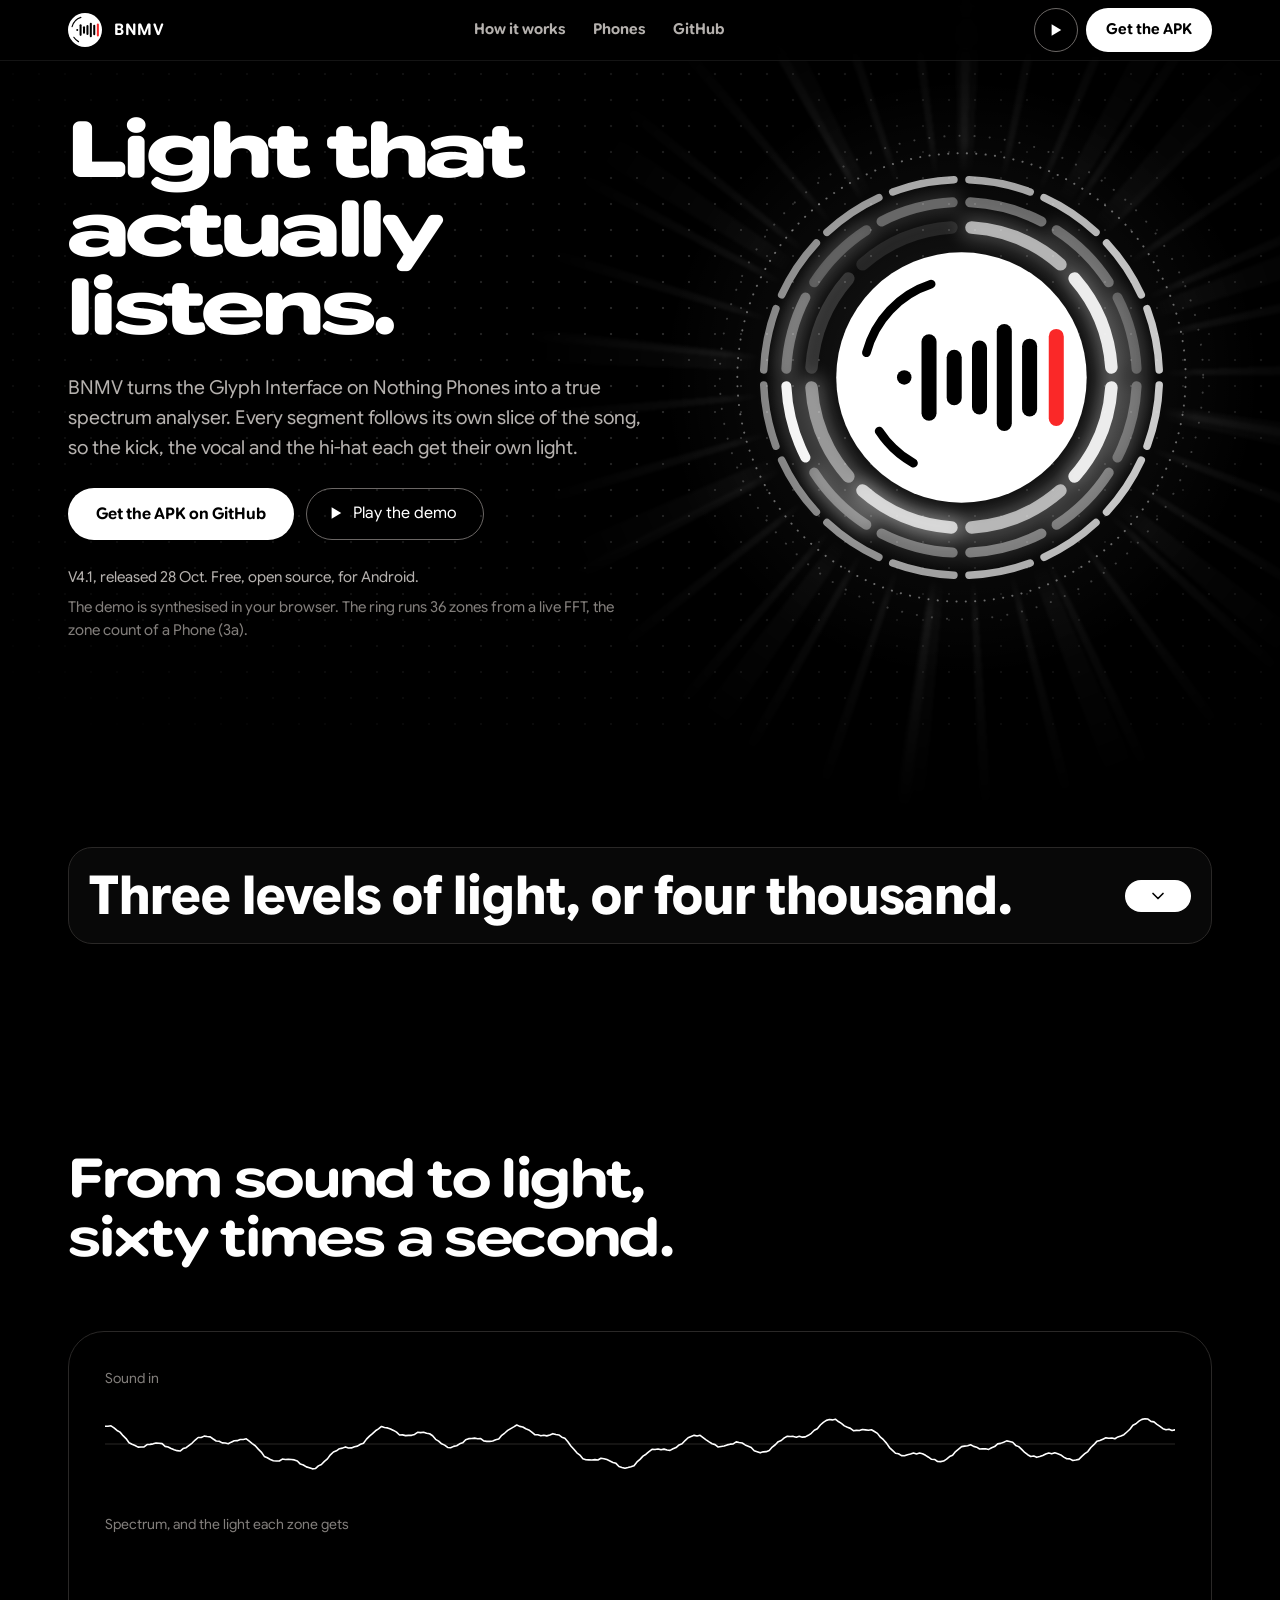
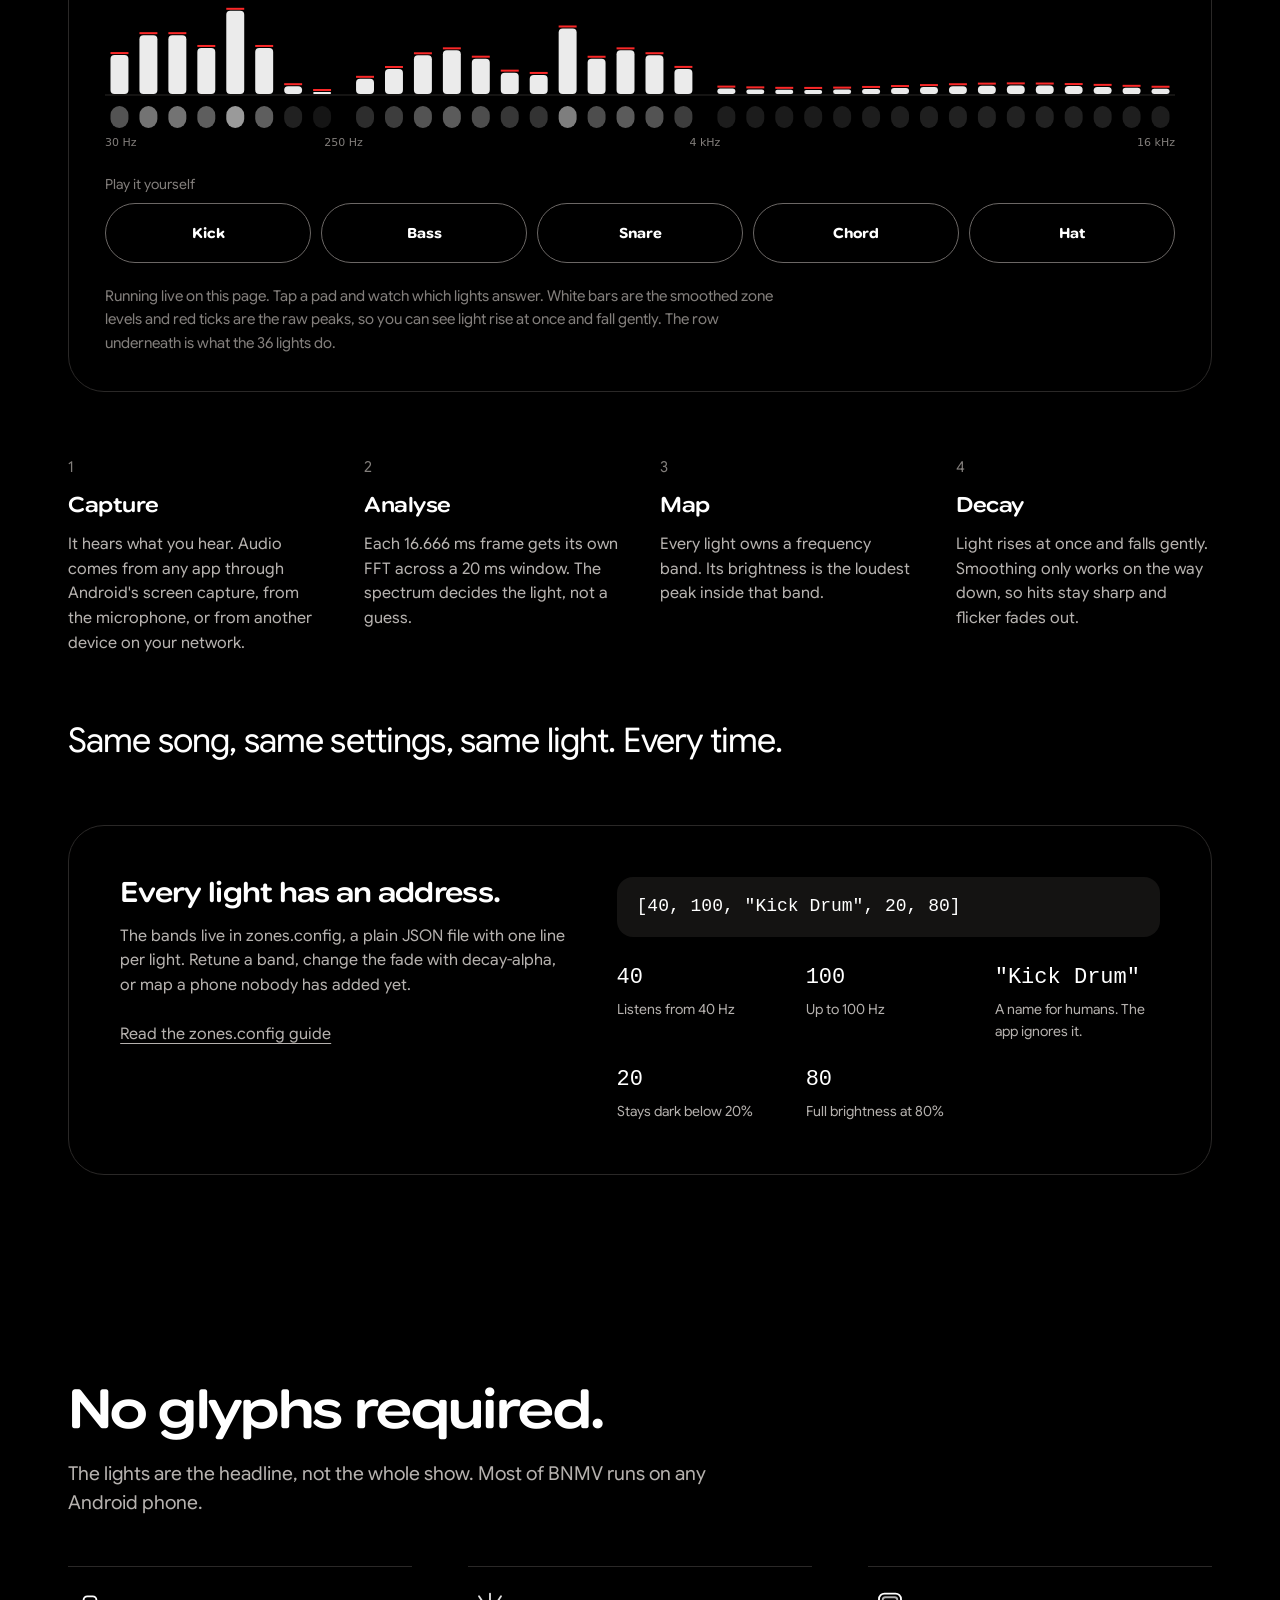
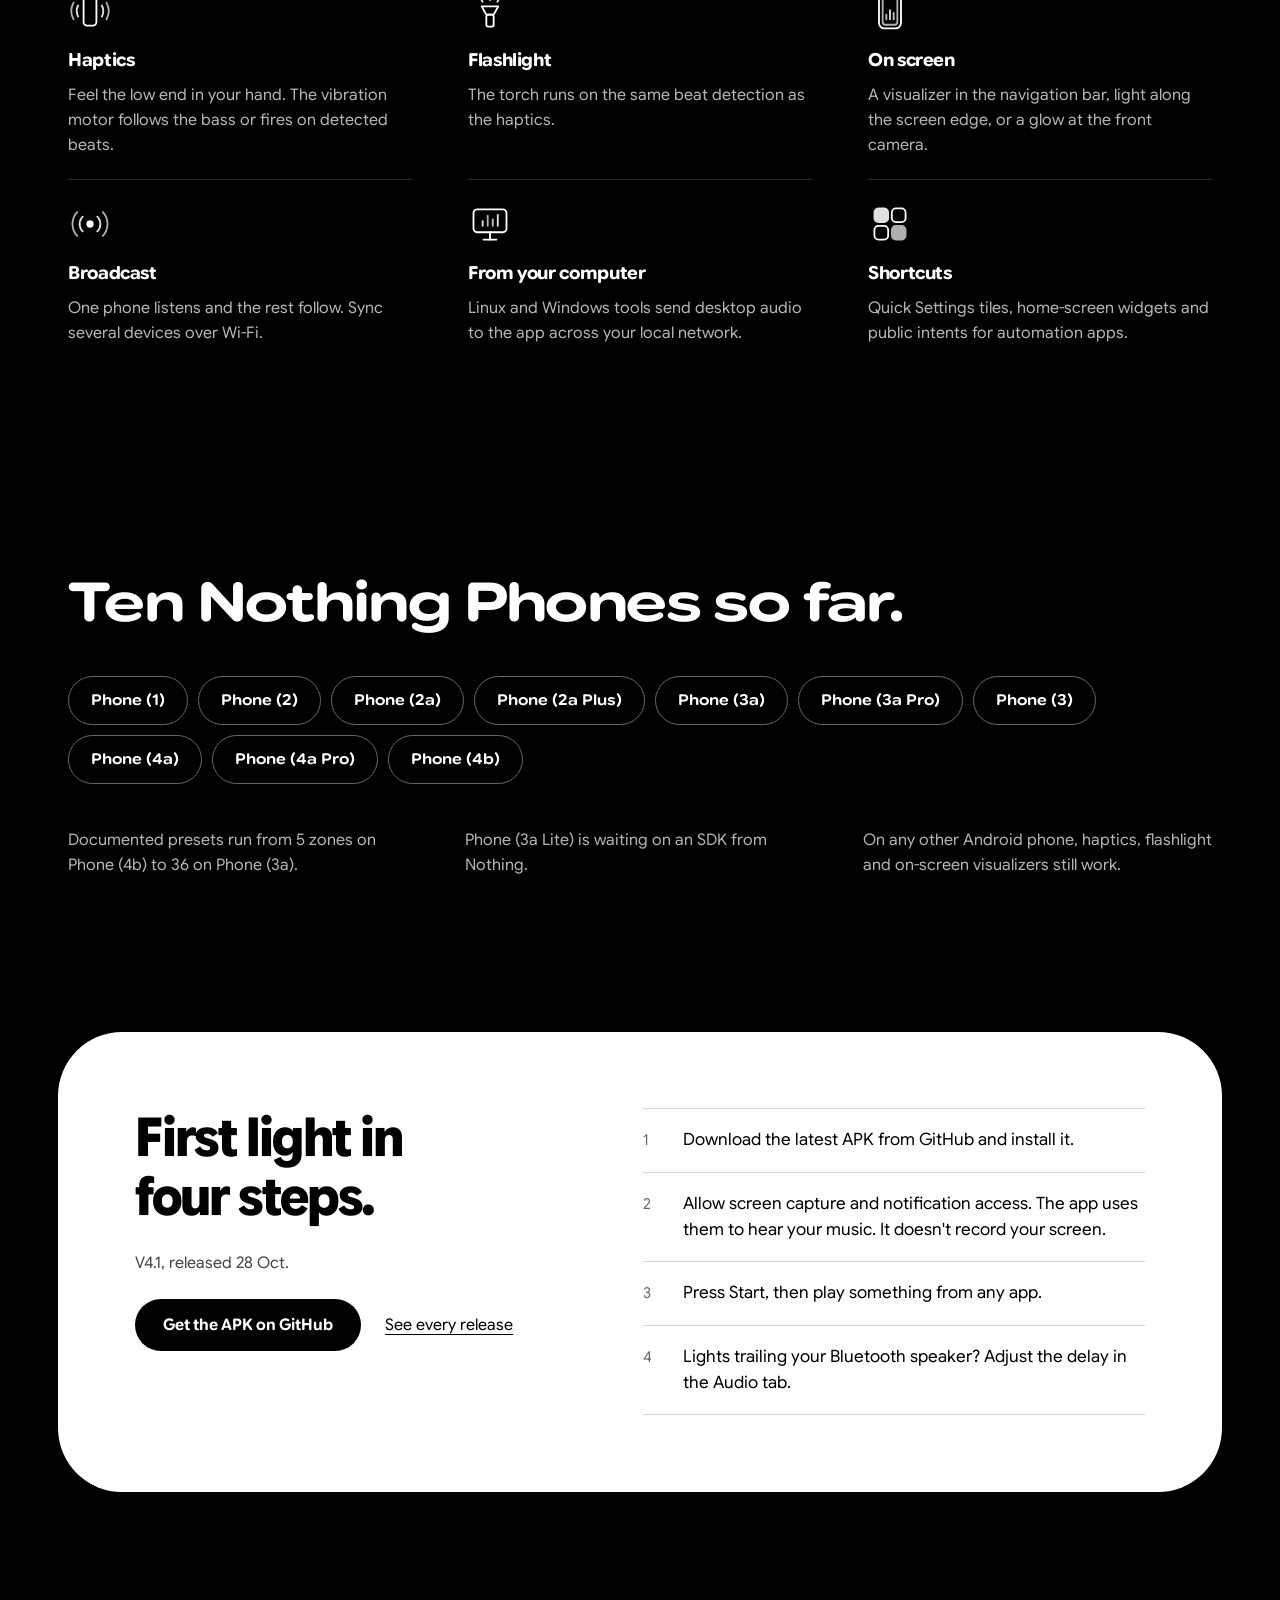
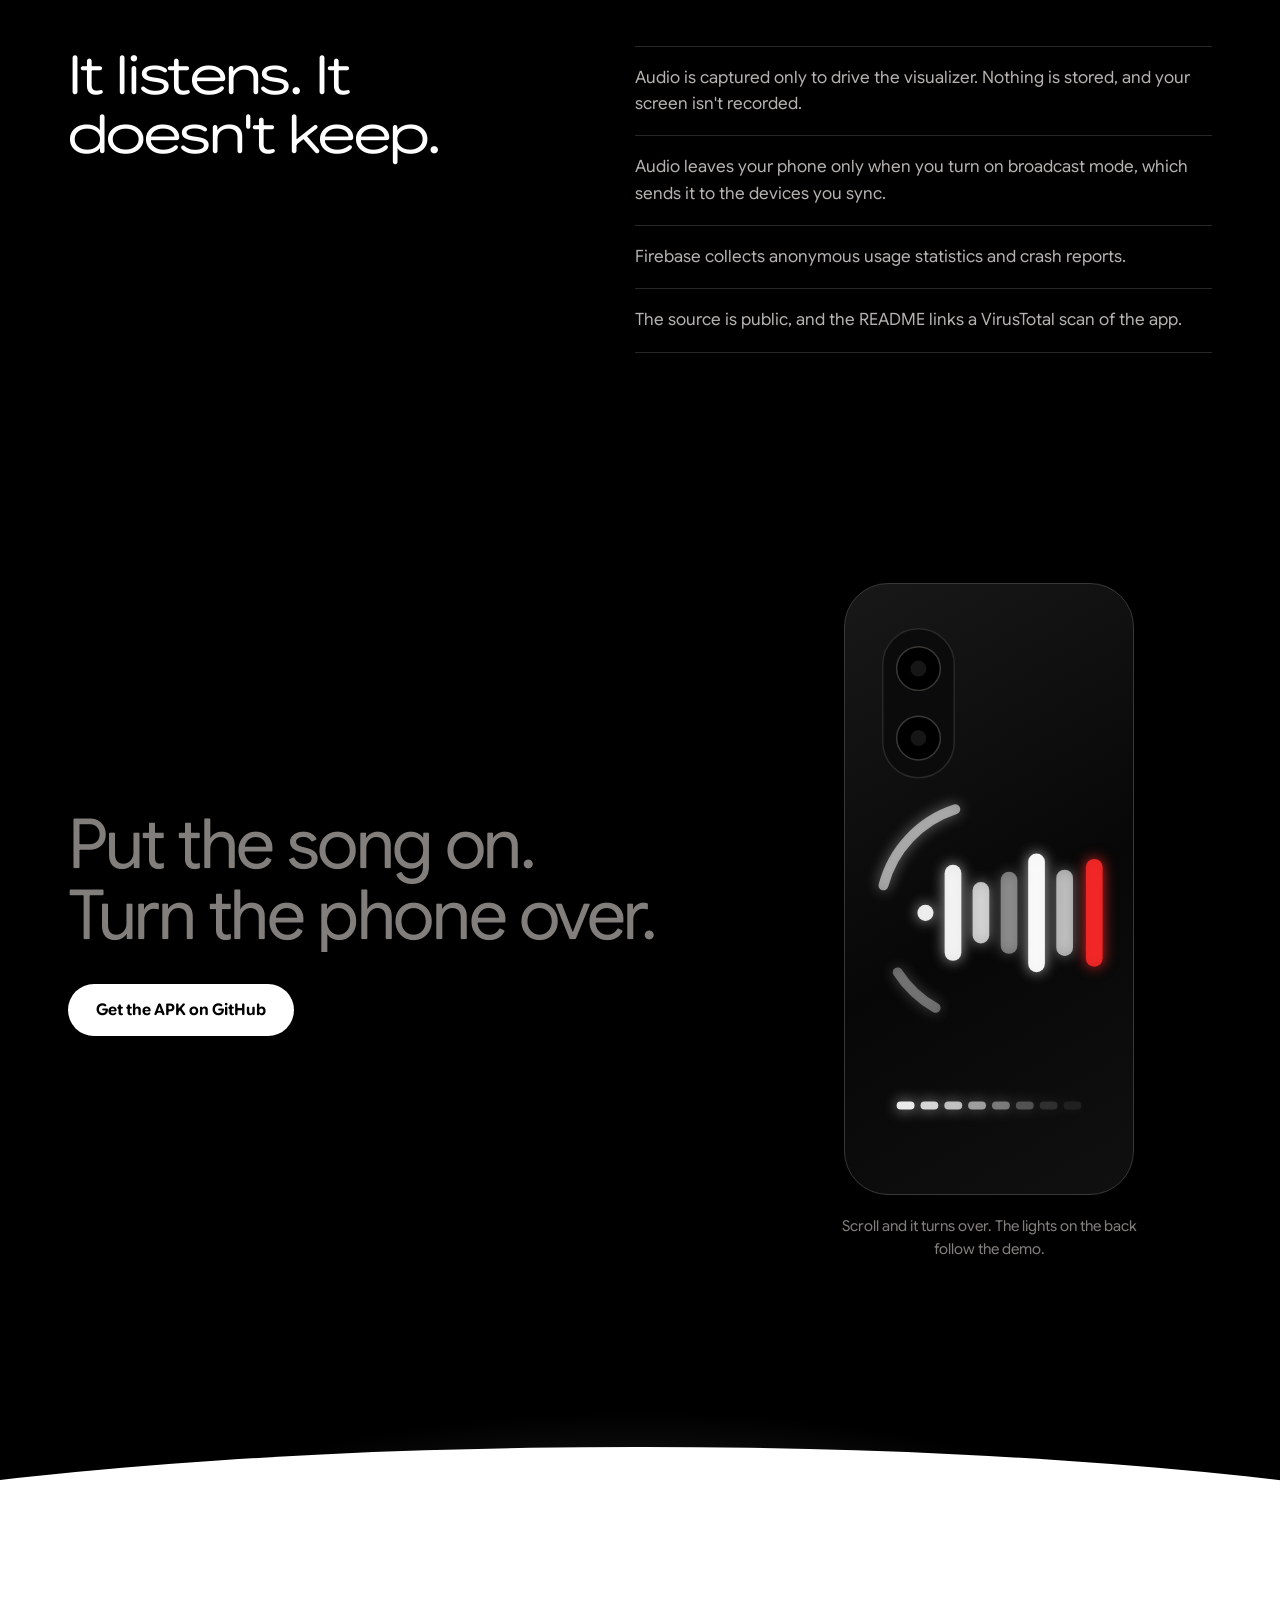
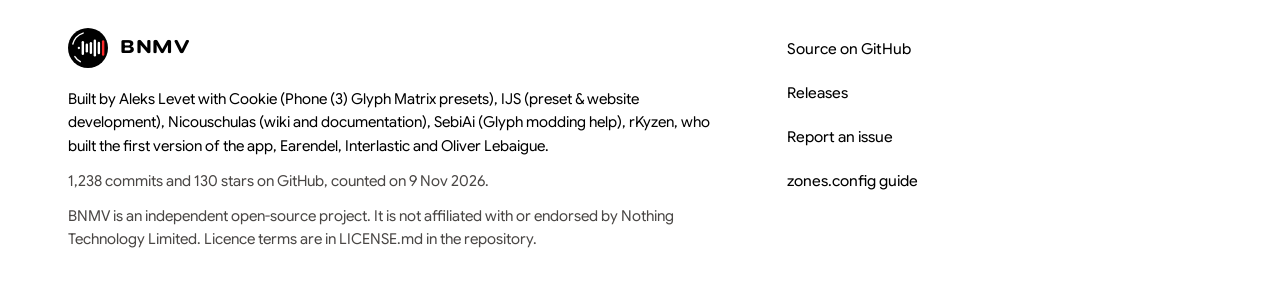
==== Website/index.html @ ccae1fc4 "version update" ====
<!DOCTYPE html>
<html lang="en">
<head>
<meta charset="utf-8">
<meta name="viewport" content="width=device-width, initial-scale=1">
<title>BNMV, by Aleks Levet</title>
<meta name="description" content="BNMV is the open-source music visualizer for the Glyph Interface on Nothing Phones.">
<meta name="theme-color" content="#000000">
<link rel="icon" href="data:image/svg+xml,%3Csvg xmlns='http://www.w3.org/2000/svg' viewBox='0 0 200 200'%3E%3Ccircle cx='100' cy='100' r='100' fill='%23fff'/%3E%3Cg fill='%23000'%3E%3Ccircle cx='54.3' cy='100' r='5.8'/%3E%3Crect x='68.1' y='65.5' width='12' height='69.1' rx='6'/%3E%3Crect x='88.2' y='77.9' width='12' height='44.2' rx='6'/%3E%3Crect x='108.4' y='70.5' width='12' height='59' rx='6'/%3E%3Crect x='128.2' y='57.3' width='12' height='85.4' rx='6'/%3E%3Crect x='148.4' y='69' width='12' height='62.1' rx='6'/%3E%3C/g%3E%3Crect x='169.7' y='61.2' width='12' height='77.6' rx='6' fill='%23FA2828'/%3E%3C/svg%3E">
<link rel="stylesheet" href="css/site.css">
</head>
<body>
<div class="bnmv-root" id="top" style="background: #000000; color: #FFFFFF; font-family: 'Google Sans Flex', system-ui, sans-serif; font-size: 17px; line-height: 1.55; overflow-x: clip">

<header class="bn-nav" style="position: sticky; top: 0; z-index: 40; background: rgba(0,0,0,0.6); border-bottom: 1px solid rgba(255,255,255,0.08)">
<div style="max-width: 1240px; margin: 0 auto; padding: 8px clamp(16px, 5vw, 48px); box-sizing: border-box; display: flex; align-items: center; justify-content: space-between; gap: 12px">
<a href="#top" aria-label="BNMV, back to top" style="display: flex; align-items: center; gap: 12px; min-height: 44px; text-decoration: none">
<svg class="bn-eq" viewBox="0 0 200 200" aria-hidden="true" style="width: 34px; height: 34px; display: block; flex: none">
<circle cx="100" cy="100" r="100" style="fill: #FFFFFF"></circle>
<path d="M 24.13 80.24 A 78.4 78.4 0 0 1 75.77 25.44" style="fill: none; stroke: #000000; stroke-width: 7; stroke-linecap: round"></path>
<path d="M 61.63 168.37 A 78.4 78.4 0 0 1 34.32 142.81" style="fill: none; stroke: #000000; stroke-width: 7; stroke-linecap: round"></path>
<circle cx="54.3" cy="100" r="5.8" style="fill: #000000"></circle>
<rect x="68.1" y="65.5" width="12" height="69.1" rx="6" style="fill: #000000"></rect>
<rect x="88.2" y="77.9" width="12" height="44.2" rx="6" style="fill: #000000"></rect>
<rect x="108.4" y="70.5" width="12" height="59" rx="6" style="fill: #000000"></rect>
<rect x="128.2" y="57.3" width="12" height="85.4" rx="6" style="fill: #000000"></rect>
<rect x="148.4" y="69" width="12" height="62.1" rx="6" style="fill: #000000"></rect>
<rect x="169.7" y="61.2" width="12" height="77.6" rx="6" style="fill: #FA2828"></rect>
</svg>
<span style="font-family: 'Google Sans Flex', system-ui, sans-serif; font-weight: 500; font-size: 16px; letter-spacing: 0.04em">BNMV</span>
</a>
<nav class="bn-navlinks" aria-label="Sections">
<a class="bn-quiet" href="#listen" style="display: inline-flex; align-items: center; min-height: 44px; padding: 0 12px; font-size: 15px; font-weight: 500">How it works</a>
<a class="bn-quiet" href="#phones" style="display: inline-flex; align-items: center; min-height: 44px; padding: 0 12px; font-size: 15px; font-weight: 500">Phones</a>
<a class="bn-quiet" href="https://github.com/Aleks-Levet/better-nothing-music-visualizer" style="display: inline-flex; align-items: center; min-height: 44px; padding: 0 12px; font-size: 15px; font-weight: 500">GitHub</a>
</nav>
<div style="display: flex; align-items: center; gap: 8px">
<button class="bn-btn" type="button" data-act="toggle" data-pressed="playing" aria-pressed="false" aria-label="Play or pause the demo" style="width: 44px; height: 44px; padding: 0; border: 1px solid #6B6765; border-radius: 50%; background: transparent; color: #FFFFFF; display: inline-flex; align-items: center; justify-content: center; cursor: pointer">
<span data-when="paused"><svg viewBox="0 0 16 16" aria-hidden="true" style="width: 14px; height: 14px; fill: currentColor; display: block"><path d="M3 1.5v13l11-6.5z"></path></svg></span>
<span data-when="playing" hidden><svg viewBox="0 0 16 16" aria-hidden="true" style="width: 14px; height: 14px; fill: currentColor; display: block"><path d="M3 1.5h3.5v13H3zM9.5 1.5H13v13H9.5z"></path></svg></span>
</button>
<a class="bn-btn bn-glow" href="https://github.com/Aleks-Levet/better-nothing-music-visualizer/releases/latest" style="display: inline-flex; align-items: center; min-height: 44px; padding: 0 20px; border-radius: 999px; background: #FFFFFF; color: #000000; font-size: 15px; font-weight: 700; text-decoration: none; white-space: nowrap">Get the APK</a>
</div>
</div>
</header>

<div class="bn-top" style="position: relative">
<div class="bn-grid" aria-hidden="true"></div>
<canvas class="bn-field" aria-hidden="true" style="position: absolute; inset: 0; width: 100%; height: 100%; display: block; pointer-events: none"></canvas>

<section style="position: relative; max-width: 1240px; margin: 0 auto; padding: clamp(20px, 4vw, 56px) clamp(20px, 5vw, 48px) clamp(56px, 8vw, 112px); box-sizing: border-box; display: flex; flex-wrap: wrap-reverse; align-items: center; gap: clamp(28px, 5vw, 72px)">
<div style="position: relative; z-index: 1; flex: 1.15 1 440px; min-width: 0; display: flex; flex-direction: column; align-items: flex-start; gap: 26px">
<h1 class="bn-in" style="margin: 0; font-family: 'Google Sans Flex', system-ui, sans-serif; font-weight: 500; font-size: clamp(40px, 6vw, 84px); line-height: 1.02; letter-spacing: -0.035em; text-wrap: balance">Light that actually listens.</h1>
<p class="bn-in bn-d1" style="margin: 0; max-width: 33em; font-size: clamp(17px, 1.5vw, 20px); line-height: 1.55; color: #B5B1AE">BNMV turns the Glyph Interface on Nothing Phones into a true spectrum analyser. Every segment follows its own slice of the song, so the kick, the vocal and the hi-hat each get their own light.</p>
<div class="bn-in bn-d2" style="display: flex; flex-wrap: wrap; align-items: center; gap: 12px">
<a class="bn-btn bn-glow" href="https://github.com/Aleks-Levet/better-nothing-music-visualizer/releases/latest" style="display: inline-flex; align-items: center; justify-content: center; min-height: 52px; padding: 0 28px; border-radius: 999px; background: #FFFFFF; color: #000000; font-size: 16px; font-weight: 700; text-decoration: none">Get the APK on GitHub</a>
<button class="bn-btn" type="button" data-act="toggle" data-pressed="playing" aria-pressed="false" style="display: inline-flex; align-items: center; min-height: 52px; padding: 0 26px 0 22px; border: 1px solid #6B6765; border-radius: 999px; background: transparent; color: #FFFFFF; font: inherit; font-size: 16px; font-weight: 600; cursor: pointer">
<span data-when="paused"><span style="display: inline-flex; align-items: center; gap: 10px"><svg viewBox="0 0 16 16" aria-hidden="true" style="width: 14px; height: 14px; fill: currentColor; flex: none"><path d="M3 1.5v13l11-6.5z"></path></svg><span>Play the demo</span></span></span>
<span data-when="playing" hidden><span style="display: inline-flex; align-items: center; gap: 10px"><svg viewBox="0 0 16 16" aria-hidden="true" style="width: 14px; height: 14px; fill: currentColor; flex: none"><path d="M3 1.5h3.5v13H3zM9.5 1.5H13v13H9.5z"></path></svg><span>Pause the demo</span><span class="bn-dot" aria-hidden="true" style="width: 8px; height: 8px; border-radius: 50%; background: #FA2828; flex: none"></span></span></span>
</button>
</div>
<div class="bn-in bn-d3" style="display: flex; flex-direction: column; gap: 6px; max-width: 34em">
<p style="margin: 0; font-size: 15px; color: #B5B1AE">V4.1, released 28 Oct. Free, open source, for Android.</p>
<p style="margin: 0; font-size: 15px; color: #827E7B">The demo is synthesised in your browser. The ring runs 36 zones from a live FFT, the zone count of a Phone (3a).</p>
<div data-when="audioBlocked" hidden><p style="margin: 0; font-size: 15px; color: #B5B1AE">Sound is blocked in this view, so the lights are running a silent preview.</p></div>
</div>
</div>
<div style="flex: 1 1 380px; min-width: 0; display: flex; justify-content: center">
<div class="bn-hero bn-stage" style="position: relative; width: 100%; max-width: 560px; aspect-ratio: 1 / 1">
<div class="bn-rays" aria-hidden="true" style="position: absolute; inset: -38%; border-radius: 50%; background: repeating-conic-gradient(from 0deg, rgba(255,255,255,0.16) 0deg 1.5deg, rgba(255,255,255,0) 1.5deg 11deg), repeating-conic-gradient(from 40deg, rgba(255,255,255,0.11) 0deg 4deg, rgba(255,255,255,0) 4deg 29deg); opacity: 0.3; pointer-events: none"></div>
<div class="bn-bloom" style="position: absolute; inset: -14%; border-radius: 50%; background: radial-gradient(circle, rgba(255,255,255,0.20) 0%, rgba(255,255,255,0.07) 36%, rgba(255,255,255,0) 66%); opacity: 0.6; pointer-events: none"></div>
<canvas class="bn-halo" aria-hidden="true" style="position: absolute; inset: 0; width: 100%; height: 100%; display: block; pointer-events: none; filter: blur(9px)"></canvas>
<svg class="bn-tilt" viewBox="0 0 400 400" role="img" aria-label="The BNMV logo, a white disc with six sound bars, the last one red, circled by three rings of light segments that follow the music" style="position: absolute; inset: 0; width: 100%; height: 100%; display: block; overflow: visible">
<g class="bn-orbit" style="transform-origin: 200px 200px">
<circle cx="200" cy="200" r="179" style="fill: none; stroke: #FFFFFF; stroke-width: 1.6; stroke-linecap: round; stroke-dasharray: 0.1 7.4; opacity: 0.4"></circle>
<circle cx="200" cy="200" r="193" style="fill: none; stroke: #FFFFFF; stroke-width: 1.6; stroke-linecap: round; stroke-dasharray: 0.1 12; opacity: 0.22"></circle>
</g>
<g class="bn-ring" style="transform-origin: 200px 200px">
<path class="bn-seg" d="M 207.99 80.27 A 120 120 0 0 1 279.01 109.68" style="fill: none; stroke: #FFFFFF; stroke-width: 10; stroke-linecap: round; opacity: 0.62"></path>
<path class="bn-seg" d="M 290.32 120.99 A 120 120 0 0 1 319.73 192.01" style="fill: none; stroke: #FFFFFF; stroke-width: 10; stroke-linecap: round; opacity: 0.89"></path>
<path class="bn-seg" d="M 319.73 207.99 A 120 120 0 0 1 290.32 279.01" style="fill: none; stroke: #FFFFFF; stroke-width: 10; stroke-linecap: round; opacity: 0.89"></path>
<path class="bn-seg" d="M 279.01 290.32 A 120 120 0 0 1 207.99 319.73" style="fill: none; stroke: #FFFFFF; stroke-width: 10; stroke-linecap: round; opacity: 0.62"></path>
<path class="bn-seg" d="M 192.01 319.73 A 120 120 0 0 1 120.99 290.32" style="fill: none; stroke: #FFFFFF; stroke-width: 10; stroke-linecap: round; opacity: 0.73"></path>
<path class="bn-seg" d="M 109.68 279.01 A 120 120 0 0 1 80.27 207.99" style="fill: none; stroke: #FFFFFF; stroke-width: 10; stroke-linecap: round; opacity: 0.45"></path>
<path class="bn-seg" d="M 80.27 192.01 A 120 120 0 0 1 109.68 120.99" style="fill: none; stroke: #FFFFFF; stroke-width: 10; stroke-linecap: round; opacity: 0.16"></path>
<path class="bn-seg" d="M 120.99 109.68 A 120 120 0 0 1 192.01 80.27" style="fill: none; stroke: #FFFFFF; stroke-width: 10; stroke-linecap: round; opacity: 0.10"></path>
</g>
<g class="bn-ring bn-ring-b" style="transform-origin: 200px 200px">
<path class="bn-seg" d="M 207.00 60.17 A 140 140 0 0 1 263.85 75.41" style="fill: none; stroke: #FFFFFF; stroke-width: 8; stroke-linecap: round; opacity: 0.39"></path>
<path class="bn-seg" d="M 275.97 82.41 A 140 140 0 0 1 317.59 124.03" style="fill: none; stroke: #FFFFFF; stroke-width: 8; stroke-linecap: round; opacity: 0.34"></path>
<path class="bn-seg" d="M 324.59 136.15 A 140 140 0 0 1 339.83 193.00" style="fill: none; stroke: #FFFFFF; stroke-width: 8; stroke-linecap: round; opacity: 0.25"></path>
<path class="bn-seg" d="M 339.83 207.00 A 140 140 0 0 1 324.59 263.85" style="fill: none; stroke: #FFFFFF; stroke-width: 8; stroke-linecap: round; opacity: 0.30"></path>
<path class="bn-seg" d="M 317.59 275.97 A 140 140 0 0 1 275.97 317.59" style="fill: none; stroke: #FFFFFF; stroke-width: 8; stroke-linecap: round; opacity: 0.38"></path>
<path class="bn-seg" d="M 263.85 324.59 A 140 140 0 0 1 207.00 339.83" style="fill: none; stroke: #FFFFFF; stroke-width: 8; stroke-linecap: round; opacity: 0.42"></path>
<path class="bn-seg" d="M 193.00 339.83 A 140 140 0 0 1 136.15 324.59" style="fill: none; stroke: #FFFFFF; stroke-width: 8; stroke-linecap: round; opacity: 0.39"></path>
<path class="bn-seg" d="M 124.03 317.59 A 140 140 0 0 1 82.41 275.97" style="fill: none; stroke: #FFFFFF; stroke-width: 8; stroke-linecap: round; opacity: 0.36"></path>
<path class="bn-seg" d="M 75.41 263.85 A 140 140 0 0 1 60.17 207.00" style="fill: none; stroke: #FFFFFF; stroke-width: 8; stroke-linecap: round; opacity: 0.95"></path>
<path class="bn-seg" d="M 60.17 193.00 A 140 140 0 0 1 75.41 136.15" style="fill: none; stroke: #FFFFFF; stroke-width: 8; stroke-linecap: round; opacity: 0.35"></path>
<path class="bn-seg" d="M 82.41 124.03 A 140 140 0 0 1 124.03 82.41" style="fill: none; stroke: #FFFFFF; stroke-width: 8; stroke-linecap: round; opacity: 0.23"></path>
<path class="bn-seg" d="M 136.15 75.41 A 140 140 0 0 1 193.00 60.17" style="fill: none; stroke: #FFFFFF; stroke-width: 8; stroke-linecap: round; opacity: 0.31"></path>
</g>
<g class="bn-ring bn-ring-c" style="transform-origin: 200px 200px">
<path class="bn-seg" d="M 206.00 42.11 A 158 158 0 0 1 254.88 51.84" style="fill: none; stroke: #FFFFFF; stroke-width: 6; stroke-linecap: round; opacity: 0.64"></path>
<path class="bn-seg" d="M 265.96 56.43 A 158 158 0 0 1 307.40 84.12" style="fill: none; stroke: #FFFFFF; stroke-width: 6; stroke-linecap: round; opacity: 0.70"></path>
<path class="bn-seg" d="M 315.88 92.60 A 158 158 0 0 1 343.57 134.04" style="fill: none; stroke: #FFFFFF; stroke-width: 6; stroke-linecap: round; opacity: 0.75"></path>
<path class="bn-seg" d="M 348.16 145.12 A 158 158 0 0 1 357.89 194.00" style="fill: none; stroke: #FFFFFF; stroke-width: 6; stroke-linecap: round; opacity: 0.78"></path>
<path class="bn-seg" d="M 357.89 206.00 A 158 158 0 0 1 348.16 254.88" style="fill: none; stroke: #FFFFFF; stroke-width: 6; stroke-linecap: round; opacity: 0.79"></path>
<path class="bn-seg" d="M 343.57 265.96 A 158 158 0 0 1 315.88 307.40" style="fill: none; stroke: #FFFFFF; stroke-width: 6; stroke-linecap: round; opacity: 0.77"></path>
<path class="bn-seg" d="M 307.40 315.88 A 158 158 0 0 1 265.96 343.57" style="fill: none; stroke: #FFFFFF; stroke-width: 6; stroke-linecap: round; opacity: 0.72"></path>
<path class="bn-seg" d="M 254.88 348.16 A 158 158 0 0 1 206.00 357.89" style="fill: none; stroke: #FFFFFF; stroke-width: 6; stroke-linecap: round; opacity: 0.67"></path>
<path class="bn-seg" d="M 194.00 357.89 A 158 158 0 0 1 145.12 348.16" style="fill: none; stroke: #FFFFFF; stroke-width: 6; stroke-linecap: round; opacity: 0.61"></path>
<path class="bn-seg" d="M 134.04 343.57 A 158 158 0 0 1 92.60 315.88" style="fill: none; stroke: #FFFFFF; stroke-width: 6; stroke-linecap: round; opacity: 0.55"></path>
<path class="bn-seg" d="M 84.12 307.40 A 158 158 0 0 1 56.43 265.96" style="fill: none; stroke: #FFFFFF; stroke-width: 6; stroke-linecap: round; opacity: 0.51"></path>
<path class="bn-seg" d="M 51.84 254.88 A 158 158 0 0 1 42.11 206.00" style="fill: none; stroke: #FFFFFF; stroke-width: 6; stroke-linecap: round; opacity: 0.50"></path>
<path class="bn-seg" d="M 42.11 194.00 A 158 158 0 0 1 51.84 145.12" style="fill: none; stroke: #FFFFFF; stroke-width: 6; stroke-linecap: round; opacity: 0.51"></path>
<path class="bn-seg" d="M 56.43 134.04 A 158 158 0 0 1 84.12 92.60" style="fill: none; stroke: #FFFFFF; stroke-width: 6; stroke-linecap: round; opacity: 0.54"></path>
<path class="bn-seg" d="M 92.60 84.12 A 158 158 0 0 1 134.04 56.43" style="fill: none; stroke: #FFFFFF; stroke-width: 6; stroke-linecap: round; opacity: 0.59"></path>
<path class="bn-seg" d="M 145.12 51.84 A 158 158 0 0 1 194.00 42.11" style="fill: none; stroke: #FFFFFF; stroke-width: 6; stroke-linecap: round; opacity: 0.65"></path>
</g>
<g class="bn-disc" style="transform-origin: 200px 200px">
<circle cx="200" cy="200" r="100" style="fill: #FFFFFF"></circle>
<path d="M 124.13 180.24 A 78.4 78.4 0 0 1 175.77 125.44" style="fill: none; stroke: #000000; stroke-width: 7; stroke-linecap: round"></path>
<path d="M 161.63 268.37 A 78.4 78.4 0 0 1 134.32 242.81" style="fill: none; stroke: #000000; stroke-width: 7; stroke-linecap: round"></path>
<circle cx="154.3" cy="200" r="5.8" style="fill: #000000"></circle>
<rect class="bn-bar" x="168.1" y="165.5" width="12" height="69.1" rx="6" style="fill: #000000"></rect>
<rect class="bn-bar" x="188.2" y="177.9" width="12" height="44.2" rx="6" style="fill: #000000"></rect>
<rect class="bn-bar" x="208.4" y="170.5" width="12" height="59" rx="6" style="fill: #000000"></rect>
<rect class="bn-bar" x="228.2" y="157.3" width="12" height="85.4" rx="6" style="fill: #000000"></rect>
<rect class="bn-bar" x="248.4" y="169" width="12" height="62.1" rx="6" style="fill: #000000"></rect>
<rect class="bn-bar" x="269.7" y="161.2" width="12" height="77.6" rx="6" style="fill: #FA2828"></rect>
</g>
</svg>
</div>
</div>
</section>

</div>

<section id="compare" style="max-width: 1240px; margin: 0 auto; padding: clamp(56px, 8vw, 112px) clamp(20px, 5vw, 48px); box-sizing: border-box; display: flex; flex-direction: column; gap: clamp(32px, 4vw, 56px)">
<div class="bn-expandable-card">
<h2 class="bn-rv" style="margin: 0; font-family: 'Google Sans Flex', system-ui, sans-serif; font-weight: 500; font-size: clamp(28px, 4.2vw, 54px); line-height: 1.1; letter-spacing: -0.03em; text-wrap: balance">
<button id="compare-toggle" class="bn-expandable-trigger" type="button" data-act="toggleCompare" data-expanded-state="compareExpanded" aria-expanded="false" aria-controls="compare-content">
<span>Three levels of light, or four thousand.</span>
<span class="bn-expand-indicator" aria-hidden="true"><svg viewBox="0 0 24 24"><path d="m6 9 6 6 6-6"></path></svg></span>
</button>
</h2>
<div id="compare-content" class="bn-accordion" data-expand-panel="compareExpanded" data-expanded="false">
<div class="bn-accordion-inner">
<div class="bn-compare-content">
<p style="margin: 0; max-width: 36em; font-size: clamp(17px, 1.5vw, 20px); color: #B5B1AE">The stock visualizer steps through about three brightness levels, fifteen times a second. BNMV moves each segment through 4,096 levels at 60 frames a second. Here is one signal through both.</p>
<div class="bn-ab" style="display: flex; flex-direction: column; gap: 28px">
<div style="display: flex; flex-wrap: wrap; align-items: center; gap: 12px 40px">
<div style="flex: 0 0 190px; display: flex; flex-direction: column; gap: 2px">
<span style="font-family: 'Google Sans Flex', system-ui, sans-serif; font-weight: 500; font-size: 20px; letter-spacing: -0.02em; color: #B5B1AE">Stock</span>
<span style="font-size: 15px; color: #827E7B">3 levels, 15 fps</span>
</div>
<div aria-hidden="true" style="flex: 1 1 300px; min-width: 0; display: grid; grid-template-columns: repeat(12, minmax(0, 1fr)); gap: clamp(4px, 0.9vw, 12px)">
<div class="bn-stock" style="height: clamp(56px, 8vw, 112px); border-radius: 999px; background: #FFFFFF; opacity: 1.00"></div>
<div class="bn-stock" style="height: clamp(56px, 8vw, 112px); border-radius: 999px; background: #FFFFFF; opacity: 0.69"></div>
<div class="bn-stock" style="height: clamp(56px, 8vw, 112px); border-radius: 999px; background: #FFFFFF; opacity: 0.39"></div>
<div class="bn-stock" style="height: clamp(56px, 8vw, 112px); border-radius: 999px; background: #FFFFFF; opacity: 0.39"></div>
<div class="bn-stock" style="height: clamp(56px, 8vw, 112px); border-radius: 999px; background: #FFFFFF; opacity: 0.39"></div>
<div class="bn-stock" style="height: clamp(56px, 8vw, 112px); border-radius: 999px; background: #FFFFFF; opacity: 1.00"></div>
<div class="bn-stock" style="height: clamp(56px, 8vw, 112px); border-radius: 999px; background: #FFFFFF; opacity: 0.69"></div>
<div class="bn-stock" style="height: clamp(56px, 8vw, 112px); border-radius: 999px; background: #FFFFFF; opacity: 0.69"></div>
<div class="bn-stock" style="height: clamp(56px, 8vw, 112px); border-radius: 999px; background: #FFFFFF; opacity: 0.69"></div>
<div class="bn-stock" style="height: clamp(56px, 8vw, 112px); border-radius: 999px; background: #FFFFFF; opacity: 0.69"></div>
<div class="bn-stock" style="height: clamp(56px, 8vw, 112px); border-radius: 999px; background: #FFFFFF; opacity: 0.39"></div>
<div class="bn-stock" style="height: clamp(56px, 8vw, 112px); border-radius: 999px; background: #FFFFFF; opacity: 0.69"></div>
</div>
</div>
<div style="display: flex; flex-wrap: wrap; align-items: center; gap: 12px 40px">
<div style="flex: 0 0 190px; display: flex; flex-direction: column; gap: 2px">
<span style="font-family: 'Google Sans Flex', system-ui, sans-serif; font-weight: 500; font-size: 20px; letter-spacing: -0.02em; color: #FFFFFF">BNMV</span>
<span style="font-size: 15px; color: #B5B1AE">4,096 levels, 60 fps</span>
</div>
<div aria-hidden="true" style="flex: 1 1 300px; min-width: 0; display: grid; grid-template-columns: repeat(12, minmax(0, 1fr)); gap: clamp(4px, 0.9vw, 12px)">
<div class="bn-live" style="height: clamp(56px, 8vw, 112px); border-radius: 999px; background: #FFFFFF; opacity: 0.88"></div>
<div class="bn-live" style="height: clamp(56px, 8vw, 112px); border-radius: 999px; background: #FFFFFF; opacity: 0.72"></div>
<div class="bn-live" style="height: clamp(56px, 8vw, 112px); border-radius: 999px; background: #FFFFFF; opacity: 0.37"></div>
<div class="bn-live" style="height: clamp(56px, 8vw, 112px); border-radius: 999px; background: #FFFFFF; opacity: 0.32"></div>
<div class="bn-live" style="height: clamp(56px, 8vw, 112px); border-radius: 999px; background: #FFFFFF; opacity: 0.40"></div>
<div class="bn-live" style="height: clamp(56px, 8vw, 112px); border-radius: 999px; background: #FFFFFF; opacity: 0.95"></div>
<div class="bn-live" style="height: clamp(56px, 8vw, 112px); border-radius: 999px; background: #FFFFFF; opacity: 0.64"></div>
<div class="bn-live" style="height: clamp(56px, 8vw, 112px); border-radius: 999px; background: #FFFFFF; opacity: 0.78"></div>
<div class="bn-live" style="height: clamp(56px, 8vw, 112px); border-radius: 999px; background: #FFFFFF; opacity: 0.78"></div>
<div class="bn-live" style="height: clamp(56px, 8vw, 112px); border-radius: 999px; background: #FFFFFF; opacity: 0.66"></div>
<div class="bn-live" style="height: clamp(56px, 8vw, 112px); border-radius: 999px; background: #FFFFFF; opacity: 0.50"></div>
<div class="bn-live" style="height: clamp(56px, 8vw, 112px); border-radius: 999px; background: #FFFFFF; opacity: 0.65"></div>
</div>
</div>
</div>
<div style="display: flex; flex-wrap: wrap; align-items: center; gap: 14px 24px">
<button class="bn-btn" type="button" data-act="toggle" data-pressed="playing" aria-pressed="false" style="display: inline-flex; align-items: center; min-height: 48px; padding: 0 24px 0 20px; border: 1px solid #6B6765; border-radius: 999px; background: transparent; color: #FFFFFF; font: inherit; font-size: 15px; font-weight: 600; cursor: pointer">
<span data-when="paused"><span style="display: inline-flex; align-items: center; gap: 10px"><svg viewBox="0 0 16 16" aria-hidden="true" style="width: 13px; height: 13px; fill: currentColor; flex: none"><path d="M3 1.5v13l11-6.5z"></path></svg><span>Play the demo</span></span></span>
<span data-when="playing" hidden><span style="display: inline-flex; align-items: center; gap: 10px"><svg viewBox="0 0 16 16" aria-hidden="true" style="width: 13px; height: 13px; fill: currentColor; flex: none"><path d="M3 1.5h3.5v13H3zM9.5 1.5H13v13H9.5z"></path></svg><span>Pause the demo</span></span></span>
</button>
<p style="margin: 0; flex: 1 1 280px; max-width: 40em; font-size: 15px; color: #827E7B">A simulation built from the figures in the project README. The top row uses a shuffled glyph order with three brightness levels and slight randomness, refreshed at 20 fps; Stock is listed at 15 fps.</p>
</div>
<div role="table" aria-label="Stock visualizer compared with BNMV" style="display: flex; flex-direction: column">
<div role="row" style="display: grid; grid-template-columns: minmax(0, 0.8fr) minmax(0, 1fr) minmax(0, 1.5fr); gap: 4px 20px; padding: 12px 0; font-size: 14px; font-weight: 600; color: #827E7B">
<span role="columnheader">Feature</span>
<span role="columnheader">Stock</span>
<span role="columnheader">BNMV</span>
</div>
<div role="row" style="display: grid; grid-template-columns: minmax(0, 0.8fr) minmax(0, 1fr) minmax(0, 1.5fr); gap: 4px 20px; padding: 16px 0; border-top: 1px solid #2A2827; font-size: 16px">
<span role="rowheader" style="color: #827E7B">Brightness</span>
<span role="cell" style="color: #B5B1AE">About 3 levels (2-bit)</span>
<span role="cell" style="font-weight: 600">4,096 levels (12-bit)</span>
</div>
<div role="row" style="display: grid; grid-template-columns: minmax(0, 0.8fr) minmax(0, 1fr) minmax(0, 1.5fr); gap: 4px 20px; padding: 16px 0; border-top: 1px solid #2A2827; font-size: 16px">
<span role="rowheader" style="color: #827E7B">Frame rate</span>
<span role="cell" style="color: #B5B1AE">15 fps</span>
<span role="cell" style="font-weight: 600">60 fps</span>
</div>
<div role="row" style="display: grid; grid-template-columns: minmax(0, 0.8fr) minmax(0, 1fr) minmax(0, 1.5fr); gap: 4px 20px; padding: 16px 0; border-top: 1px solid #2A2827; font-size: 16px">
<span role="rowheader" style="color: #827E7B">Analysis</span>
<span role="cell" style="color: #B5B1AE">Feels random</span>
<span role="cell" style="font-weight: 600">FFT-based and repeatable</span>
</div>
<div role="row" style="display: grid; grid-template-columns: minmax(0, 0.8fr) minmax(0, 1fr) minmax(0, 1.5fr); gap: 4px 20px; padding: 16px 0; border-top: 1px solid #2A2827; font-size: 16px">
<span role="rowheader" style="color: #827E7B">Zones</span>
<span role="cell" style="color: #B5B1AE">Standard glyphs</span>
<span role="cell" style="font-weight: 600">Every segment and sub-zone on its own</span>
</div>
<div role="row" style="display: grid; grid-template-columns: minmax(0, 0.8fr) minmax(0, 1fr) minmax(0, 1.5fr); gap: 4px 20px; padding: 16px 0; border-top: 1px solid #2A2827; border-bottom: 1px solid #2A2827; font-size: 16px">
<span role="rowheader" style="color: #827E7B">Latency</span>
<span role="cell" style="color: #B5B1AE">Real time only</span>
<span role="cell" style="font-weight: 600">Real time at about 20 ms, or pre-processed files</span>
</div>
</div>
</div>
</div>
</div>
</section>

<section id="listen" style="max-width: 1240px; margin: 0 auto; padding: clamp(56px, 8vw, 112px) clamp(20px, 5vw, 48px); box-sizing: border-box; display: flex; flex-direction: column; gap: clamp(36px, 5vw, 64px)">
<h2 class="bn-rv" style="margin: 0; max-width: 17em; font-family: 'Google Sans Flex', system-ui, sans-serif; font-weight: 500; font-size: clamp(28px, 4.2vw, 54px); line-height: 1.1; letter-spacing: -0.03em; text-wrap: balance">From sound to light, sixty times a second.</h2>
<div class="bn-rv" style="border: 1px solid #2A2827; border-radius: clamp(22px, 3vw, 36px); padding: clamp(18px, 3vw, 36px); display: flex; flex-direction: column; gap: clamp(14px, 2vw, 22px)">
<div style="display: flex; flex-direction: column; gap: 6px">
<span style="font-size: 14px; font-weight: 600; color: #827E7B">Sound in</span>
<canvas class="bn-wave" role="img" aria-label="Live waveform of the demo signal" style="display: block; width: 100%; height: 96px"></canvas>
</div>
<div style="display: flex; flex-direction: column; gap: 6px">
<span style="font-size: 14px; font-weight: 600; color: #827E7B">Spectrum, and the light each zone gets</span>
<canvas class="bn-spec" role="img" aria-label="Live spectrum in 36 zones from 30 Hz to 16 kHz, with a row of lights underneath that follow each zone" style="display: block; width: 100%; height: 210px"></canvas>
</div>
<div style="display: flex; flex-direction: column; gap: 8px">
<span style="font-size: 14px; font-weight: 600; color: #827E7B">Play it yourself</span>
<div style="display: grid; grid-template-columns: repeat(auto-fit, minmax(min(92px, 100%), 1fr)); gap: 10px">
<button class="bn-pad" type="button" data-act="padKick" style="min-height: 60px; border: 1px solid #6B6765; border-radius: 999px; font-family: 'Google Sans Flex', system-ui, sans-serif; font-size: 14px; font-weight: 500; cursor: pointer">Kick</button>
<button class="bn-pad" type="button" data-act="padBass" style="min-height: 60px; border: 1px solid #6B6765; border-radius: 999px; font-family: 'Google Sans Flex', system-ui, sans-serif; font-size: 14px; font-weight: 500; cursor: pointer">Bass</button>
<button class="bn-pad" type="button" data-act="padSnare" style="min-height: 60px; border: 1px solid #6B6765; border-radius: 999px; font-family: 'Google Sans Flex', system-ui, sans-serif; font-size: 14px; font-weight: 500; cursor: pointer">Snare</button>
<button class="bn-pad" type="button" data-act="padChord" style="min-height: 60px; border: 1px solid #6B6765; border-radius: 999px; font-family: 'Google Sans Flex', system-ui, sans-serif; font-size: 14px; font-weight: 500; cursor: pointer">Chord</button>
<button class="bn-pad" type="button" data-act="padHat" style="min-height: 60px; border: 1px solid #6B6765; border-radius: 999px; font-family: 'Google Sans Flex', system-ui, sans-serif; font-size: 14px; font-weight: 500; cursor: pointer">Hat</button>
</div>
</div>
<p style="margin: 0; max-width: 46em; font-size: 15px; color: #827E7B">Running live on this page. Tap a pad and watch which lights answer. White bars are the smoothed zone levels and red ticks are the raw peaks, so you can see light rise at once and fall gently. The row underneath is what the 36 lights do.</p>
</div>
<ol style="list-style: none; margin: 0; padding: 0; display: grid; grid-template-columns: repeat(auto-fit, minmax(min(230px, 100%), 1fr)); gap: 36px 40px">
<li style="display: flex; flex-direction: column; gap: 10px">
<span style="font-family: 'Google Sans Flex', system-ui, sans-serif; font-size: 15px; color: #827E7B">1</span>
<h3 style="margin: 0; font-family: 'Google Sans Flex', system-ui, sans-serif; font-weight: 500; font-size: 21px; letter-spacing: -0.02em">Capture</h3>
<p style="margin: 0; font-size: 16px; color: #B5B1AE">It hears what you hear. Audio comes from any app through Android's screen capture, from the microphone, or from another device on your network.</p>
</li>
<li style="display: flex; flex-direction: column; gap: 10px">
<span style="font-family: 'Google Sans Flex', system-ui, sans-serif; font-size: 15px; color: #827E7B">2</span>
<h3 style="margin: 0; font-family: 'Google Sans Flex', system-ui, sans-serif; font-weight: 500; font-size: 21px; letter-spacing: -0.02em">Analyse</h3>
<p style="margin: 0; font-size: 16px; color: #B5B1AE">Each 16.666 ms frame gets its own FFT across a 20 ms window. The spectrum decides the light, not a guess.</p>
</li>
<li style="display: flex; flex-direction: column; gap: 10px">
<span style="font-family: 'Google Sans Flex', system-ui, sans-serif; font-size: 15px; color: #827E7B">3</span>
<h3 style="margin: 0; font-family: 'Google Sans Flex', system-ui, sans-serif; font-weight: 500; font-size: 21px; letter-spacing: -0.02em">Map</h3>
<p style="margin: 0; font-size: 16px; color: #B5B1AE">Every light owns a frequency band. Its brightness is the loudest peak inside that band.</p>
</li>
<li style="display: flex; flex-direction: column; gap: 10px">
<span style="font-family: 'Google Sans Flex', system-ui, sans-serif; font-size: 15px; color: #827E7B">4</span>
<h3 style="margin: 0; font-family: 'Google Sans Flex', system-ui, sans-serif; font-weight: 500; font-size: 21px; letter-spacing: -0.02em">Decay</h3>
<p style="margin: 0; font-size: 16px; color: #B5B1AE">Light rises at once and falls gently. Smoothing only works on the way down, so hits stay sharp and flicker fades out.</p>
</li>
</ol>
<p style="margin: 0; max-width: 22em; font-family: 'Google Sans Flex', system-ui, sans-serif; font-weight: 400; font-size: clamp(21px, 2.8vw, 34px); line-height: 1.22; letter-spacing: -0.025em; text-wrap: balance">Same song, same settings, same light. Every time.</p>
<div class="bn-rv" style="border: 1px solid #2A2827; border-radius: clamp(22px, 3vw, 36px); padding: clamp(24px, 4vw, 52px); display: flex; flex-wrap: wrap; gap: clamp(28px, 4vw, 64px)">
<div style="flex: 1 1 300px; min-width: 0; display: flex; flex-direction: column; align-items: flex-start; gap: 14px">
<h3 style="margin: 0; font-family: 'Google Sans Flex', system-ui, sans-serif; font-weight: 500; font-size: clamp(21px, 2.2vw, 28px); line-height: 1.15; letter-spacing: -0.025em">Every light has an address.</h3>
<p style="margin: 0; font-size: 16px; color: #B5B1AE">The bands live in zones.config, a plain JSON file with one line per light. Retune a band, change the fade with decay-alpha, or map a phone nobody has added yet.</p>
<a class="bn-quiet" href="https://github.com/Aleks-Levet/better-nothing-music-visualizer/blob/main/Docs/ZONES_CONFIG.md" style="display: inline-flex; align-items: center; min-height: 44px; font-size: 16px; font-weight: 600; text-decoration: underline; text-underline-offset: 4px">Read the zones.config guide</a>
</div>
<div style="flex: 1.4 1 340px; min-width: 0; display: flex; flex-direction: column; gap: 24px">
<div style="overflow-x: auto; padding: 16px 20px; border-radius: 16px; background: #141312; font-family: ui-monospace, 'SF Mono', Menlo, Consolas, monospace; font-size: clamp(14px, 1.5vw, 18px); white-space: nowrap; color: #FFFFFF">[40, 100, &quot;Kick Drum&quot;, 20, 80]</div>
<div style="display: grid; grid-template-columns: repeat(auto-fit, minmax(min(120px, 100%), 1fr)); gap: 20px 24px">
<div style="display: flex; flex-direction: column; gap: 4px">
<span style="font-family: ui-monospace, 'SF Mono', Menlo, Consolas, monospace; font-size: 22px; color: #FFFFFF">40</span>
<span style="font-size: 14px; color: #B5B1AE">Listens from 40 Hz</span>
</div>
<div style="display: flex; flex-direction: column; gap: 4px">
<span style="font-family: ui-monospace, 'SF Mono', Menlo, Consolas, monospace; font-size: 22px; color: #FFFFFF">100</span>
<span style="font-size: 14px; color: #B5B1AE">Up to 100 Hz</span>
</div>
<div style="display: flex; flex-direction: column; gap: 4px">
<span style="font-family: ui-monospace, 'SF Mono', Menlo, Consolas, monospace; font-size: 22px; color: #FFFFFF">&quot;Kick Drum&quot;</span>
<span style="font-size: 14px; color: #B5B1AE">A name for humans. The app ignores it.</span>
</div>
<div style="display: flex; flex-direction: column; gap: 4px">
<span style="font-family: ui-monospace, 'SF Mono', Menlo, Consolas, monospace; font-size: 22px; color: #FFFFFF">20</span>
<span style="font-size: 14px; color: #B5B1AE">Stays dark below 20%</span>
</div>
<div style="display: flex; flex-direction: column; gap: 4px">
<span style="font-family: ui-monospace, 'SF Mono', Menlo, Consolas, monospace; font-size: 22px; color: #FFFFFF">80</span>
<span style="font-size: 14px; color: #B5B1AE">Full brightness at 80%</span>
</div>
</div>
</div>
</div>
</section>

<section id="modes" style="max-width: 1240px; margin: 0 auto; padding: clamp(56px, 8vw, 112px) clamp(20px, 5vw, 48px); box-sizing: border-box; display: flex; flex-direction: column; gap: clamp(28px, 4vw, 48px)">
<div style="display: flex; flex-direction: column; gap: 20px">
<h2 class="bn-rv" style="margin: 0; max-width: 17em; font-family: 'Google Sans Flex', system-ui, sans-serif; font-weight: 500; font-size: clamp(28px, 4.2vw, 54px); line-height: 1.1; letter-spacing: -0.03em; text-wrap: balance">No glyphs required.</h2>
<p style="margin: 0; max-width: 36em; font-size: clamp(17px, 1.5vw, 20px); color: #B5B1AE">The lights are the headline, not the whole show. Most of BNMV runs on any Android phone.</p>
</div>
<div class="bn-modes bn-rv" style="display: grid; grid-template-columns: repeat(auto-fit, minmax(min(300px, 100%), 1fr)); gap: 0 56px">
<div style="display: flex; flex-direction: column; gap: 8px; padding: 22px 0; border-top: 1px solid #2A2827">
<svg viewBox="0 0 48 48" aria-hidden="true" style="width: 44px; height: 44px; display: block; margin-bottom: 6px; fill: none; stroke: #FFFFFF; stroke-width: 2; stroke-linecap: round; stroke-linejoin: round">
<rect class="bn-shake" x="17" y="8" width="14" height="32" rx="4"></rect>
<path class="bn-ik" d="M11 18 q-3 6 0 12"></path>
<path class="bn-ik" d="M37 18 q3 6 0 12"></path>
<path class="bn-is" d="M6 15 q-5 9 0 18"></path>
<path class="bn-is" d="M42 15 q5 9 0 18"></path>
</svg>
<h3 style="margin: 0; font-family: 'Google Sans Flex', system-ui, sans-serif; font-weight: 500; font-size: 18px; letter-spacing: -0.02em">Haptics</h3>
<p style="margin: 0; font-size: 16px; color: #B5B1AE">Feel the low end in your hand. The vibration motor follows the bass or fires on detected beats.</p>
<span data-when="hapticsOk" hidden><button class="bn-btn bn-hap" type="button" data-act="toggleHap" data-pressed="hapticsOn" aria-pressed="false" style="align-self: flex-start; margin-top: 6px; min-height: 44px; padding: 0 20px; border: 1px solid #6B6765; border-radius: 999px; font: inherit; font-size: 15px; font-weight: 600; cursor: pointer">Feel the demo on this phone</button></span>
</div>
<div style="display: flex; flex-direction: column; gap: 8px; padding: 22px 0; border-top: 1px solid #2A2827">
<svg viewBox="0 0 48 48" aria-hidden="true" style="width: 44px; height: 44px; display: block; margin-bottom: 6px; fill: none; stroke: #FFFFFF; stroke-width: 2; stroke-linecap: round; stroke-linejoin: round">
<rect x="20" y="28" width="8" height="13" rx="2"></rect>
<path d="M15 19 h18 l-5 9 h-8 z"></path>
<path class="bn-ik" d="M24 5 v7"></path>
<path class="bn-ik" d="M12 8 l4 6"></path>
<path class="bn-ik" d="M36 8 l-4 6"></path>
</svg>
<h3 style="margin: 0; font-family: 'Google Sans Flex', system-ui, sans-serif; font-weight: 500; font-size: 18px; letter-spacing: -0.02em">Flashlight</h3>
<p style="margin: 0; font-size: 16px; color: #B5B1AE">The torch runs on the same beat detection as the haptics.</p>
</div>
<div style="display: flex; flex-direction: column; gap: 8px; padding: 22px 0; border-top: 1px solid #2A2827">
<svg viewBox="0 0 48 48" aria-hidden="true" style="width: 44px; height: 44px; display: block; margin-bottom: 6px; fill: none; stroke: #FFFFFF; stroke-width: 2; stroke-linecap: round; stroke-linejoin: round">
<rect x="12" y="5" width="24" height="38" rx="6"></rect>
<rect class="bn-is" x="16" y="9" width="16" height="30" rx="3"></rect>
<path class="bn-ih" d="M20 33 v-5"></path>
<path class="bn-ik" d="M24 33 v-10"></path>
<path class="bn-ih" d="M28 33 v-7"></path>
</svg>
<h3 style="margin: 0; font-family: 'Google Sans Flex', system-ui, sans-serif; font-weight: 500; font-size: 18px; letter-spacing: -0.02em">On screen</h3>
<p style="margin: 0; font-size: 16px; color: #B5B1AE">A visualizer in the navigation bar, light along the screen edge, or a glow at the front camera.</p>
</div>
<div style="display: flex; flex-direction: column; gap: 8px; padding: 22px 0; border-top: 1px solid #2A2827">
<svg viewBox="0 0 48 48" aria-hidden="true" style="width: 44px; height: 44px; display: block; margin-bottom: 6px; fill: none; stroke: #FFFFFF; stroke-width: 2; stroke-linecap: round; stroke-linejoin: round">
<circle cx="24" cy="24" r="3" style="fill: #FFFFFF"></circle>
<path class="bn-ik" d="M16 16 a11.3 11.3 0 0 0 0 16"></path>
<path class="bn-ik" d="M32 16 a11.3 11.3 0 0 1 0 16"></path>
<path class="bn-is" d="M10 11 a19.1 19.1 0 0 0 0 26"></path>
<path class="bn-is" d="M38 11 a19.1 19.1 0 0 1 0 26"></path>
</svg>
<h3 style="margin: 0; font-family: 'Google Sans Flex', system-ui, sans-serif; font-weight: 500; font-size: 18px; letter-spacing: -0.02em">Broadcast</h3>
<p style="margin: 0; font-size: 16px; color: #B5B1AE">One phone listens and the rest follow. Sync several devices over Wi-Fi.</p>
</div>
<div style="display: flex; flex-direction: column; gap: 8px; padding: 22px 0; border-top: 1px solid #2A2827">
<svg viewBox="0 0 48 48" aria-hidden="true" style="width: 44px; height: 44px; display: block; margin-bottom: 6px; fill: none; stroke: #FFFFFF; stroke-width: 2; stroke-linecap: round; stroke-linejoin: round">
<rect x="6" y="8" width="36" height="25" rx="4"></rect>
<path d="M24 33 v8"></path>
<path d="M17 41 h14"></path>
<path class="bn-ik" d="M16 26 v-5"></path>
<path class="bn-is" d="M21.5 26 v-11"></path>
<path class="bn-ih" d="M27 26 v-7"></path>
<path class="bn-ik" d="M32.5 26 v-12"></path>
</svg>
<h3 style="margin: 0; font-family: 'Google Sans Flex', system-ui, sans-serif; font-weight: 500; font-size: 18px; letter-spacing: -0.02em">From your computer</h3>
<p style="margin: 0; font-size: 16px; color: #B5B1AE">Linux and Windows tools send desktop audio to the app across your local network.</p>
</div>
<div style="display: flex; flex-direction: column; gap: 8px; padding: 22px 0; border-top: 1px solid #2A2827">
<svg viewBox="0 0 48 48" aria-hidden="true" style="width: 44px; height: 44px; display: block; margin-bottom: 6px; fill: none; stroke: #FFFFFF; stroke-width: 2; stroke-linecap: round; stroke-linejoin: round">
<rect class="bn-ik" x="7" y="7" width="15" height="15" rx="4.5" style="fill: #FFFFFF"></rect>
<rect x="26" y="7" width="15" height="15" rx="4.5"></rect>
<rect x="7" y="26" width="15" height="15" rx="4.5"></rect>
<rect class="bn-is" x="26" y="26" width="15" height="15" rx="4.5" style="fill: #FFFFFF"></rect>
</svg>
<h3 style="margin: 0; font-family: 'Google Sans Flex', system-ui, sans-serif; font-weight: 500; font-size: 18px; letter-spacing: -0.02em">Shortcuts</h3>
<p style="margin: 0; font-size: 16px; color: #B5B1AE">Quick Settings tiles, home-screen widgets and public intents for automation apps.</p>
</div>
</div>
</section>

<section id="phones" style="max-width: 1240px; margin: 0 auto; padding: clamp(56px, 8vw, 112px) clamp(20px, 5vw, 48px); box-sizing: border-box; display: flex; flex-direction: column; gap: clamp(28px, 4vw, 44px)">
<h2 class="bn-rv" style="margin: 0; max-width: 17em; font-family: 'Google Sans Flex', system-ui, sans-serif; font-weight: 500; font-size: clamp(28px, 4.2vw, 54px); line-height: 1.1; letter-spacing: -0.03em; text-wrap: balance">Ten Nothing Phones so far.</h2>
<ul class="bn-chips" style="list-style: none; margin: 0; padding: 0; display: flex; flex-wrap: wrap; gap: 10px">
<li style="padding: 12px 22px; border: 1px solid #6B6765; border-radius: 999px; font-family: 'Google Sans Flex', system-ui, sans-serif; font-size: 15px">Phone (1)</li>
<li style="padding: 12px 22px; border: 1px solid #6B6765; border-radius: 999px; font-family: 'Google Sans Flex', system-ui, sans-serif; font-size: 15px">Phone (2)</li>
<li style="padding: 12px 22px; border: 1px solid #6B6765; border-radius: 999px; font-family: 'Google Sans Flex', system-ui, sans-serif; font-size: 15px">Phone (2a)</li>
<li style="padding: 12px 22px; border: 1px solid #6B6765; border-radius: 999px; font-family: 'Google Sans Flex', system-ui, sans-serif; font-size: 15px">Phone (2a Plus)</li>
<li style="padding: 12px 22px; border: 1px solid #6B6765; border-radius: 999px; font-family: 'Google Sans Flex', system-ui, sans-serif; font-size: 15px">Phone (3a)</li>
<li style="padding: 12px 22px; border: 1px solid #6B6765; border-radius: 999px; font-family: 'Google Sans Flex', system-ui, sans-serif; font-size: 15px">Phone (3a Pro)</li>
<li style="padding: 12px 22px; border: 1px solid #6B6765; border-radius: 999px; font-family: 'Google Sans Flex', system-ui, sans-serif; font-size: 15px">Phone (3)</li>
<li style="padding: 12px 22px; border: 1px solid #6B6765; border-radius: 999px; font-family: 'Google Sans Flex', system-ui, sans-serif; font-size: 15px">Phone (4a)</li>
<li style="padding: 12px 22px; border: 1px solid #6B6765; border-radius: 999px; font-family: 'Google Sans Flex', system-ui, sans-serif; font-size: 15px">Phone (4a Pro)</li>
<li style="padding: 12px 22px; border: 1px solid #6B6765; border-radius: 999px; font-family: 'Google Sans Flex', system-ui, sans-serif; font-size: 15px">Phone (4b)</li>
</ul>
<div style="display: grid; grid-template-columns: repeat(auto-fit, minmax(min(280px, 100%), 1fr)); gap: 16px 48px">
<p style="margin: 0; font-size: 16px; color: #B5B1AE">Documented presets run from 5 zones on Phone (4b) to 36 on Phone (3a).</p>
<p style="margin: 0; font-size: 16px; color: #B5B1AE">Phone (3a Lite) is waiting on an SDK from Nothing.</p>
<p style="margin: 0; font-size: 16px; color: #B5B1AE">On any other Android phone, haptics, flashlight and on-screen visualizers still work.</p>
</div>
</section>

<section id="install" style="max-width: 1240px; margin: 0 auto; padding: clamp(24px, 4vw, 56px) clamp(12px, 3vw, 48px); box-sizing: border-box">
<div class="bn-rv" style="background: #FFFFFF; color: #000000; border-radius: clamp(28px, 5vw, 64px); padding: clamp(36px, 6vw, 88px) clamp(24px, 6vw, 88px); display: flex; flex-wrap: wrap; align-items: flex-start; gap: clamp(32px, 5vw, 72px)">
<div style="flex: 1 1 320px; min-width: 0; display: flex; flex-direction: column; align-items: flex-start; gap: 24px">
<h2 class="bn-rv" style="margin: 0; font-family: 'Google Sans Flex', system-ui, sans-serif; font-weight: 500; font-size: clamp(28px, 4.2vw, 54px); line-height: 1.1; letter-spacing: -0.03em; text-wrap: balance">First light in four steps.</h2>
<p style="margin: 0; font-size: 16px; color: #4A4745">V4.1, released 28 Oct.</p>
<div style="display: flex; flex-wrap: wrap; align-items: center; gap: 8px 24px">
<a class="bn-btn" href="https://github.com/Aleks-Levet/better-nothing-music-visualizer/releases/latest" style="display: inline-flex; align-items: center; justify-content: center; min-height: 52px; padding: 0 28px; border-radius: 999px; background: #000000; color: #FFFFFF; font-size: 16px; font-weight: 700; text-decoration: none">Get the APK on GitHub</a>
<a class="bn-ink" href="https://github.com/Aleks-Levet/better-nothing-music-visualizer/releases" style="display: inline-flex; align-items: center; min-height: 44px; font-size: 16px; font-weight: 600; text-decoration: underline; text-underline-offset: 4px">See every release</a>
</div>
</div>
<ol style="flex: 1.3 1 340px; min-width: 0; list-style: none; margin: 0; padding: 0; display: flex; flex-direction: column">
<li style="display: flex; gap: 20px; padding: 18px 0; border-top: 1px solid #D9D6D3">
<span style="flex: none; width: 20px; font-family: 'Google Sans Flex', system-ui, sans-serif; font-size: 15px; line-height: 1.75; color: #6B6765">1</span>
<span style="font-size: 17px">Download the latest APK from GitHub and install it.</span>
</li>
<li style="display: flex; gap: 20px; padding: 18px 0; border-top: 1px solid #D9D6D3">
<span style="flex: none; width: 20px; font-family: 'Google Sans Flex', system-ui, sans-serif; font-size: 15px; line-height: 1.75; color: #6B6765">2</span>
<span style="font-size: 17px">Allow screen capture and notification access. The app uses them to hear your music. It doesn't record your screen.</span>
</li>
<li style="display: flex; gap: 20px; padding: 18px 0; border-top: 1px solid #D9D6D3">
<span style="flex: none; width: 20px; font-family: 'Google Sans Flex', system-ui, sans-serif; font-size: 15px; line-height: 1.75; color: #6B6765">3</span>
<span style="font-size: 17px">Press Start, then play something from any app.</span>
</li>
<li style="display: flex; gap: 20px; padding: 18px 0; border-top: 1px solid #D9D6D3; border-bottom: 1px solid #D9D6D3">
<span style="flex: none; width: 20px; font-family: 'Google Sans Flex', system-ui, sans-serif; font-size: 15px; line-height: 1.75; color: #6B6765">4</span>
<span style="font-size: 17px">Lights trailing your Bluetooth speaker? Adjust the delay in the Audio tab.</span>
</li>
</ol>
</div>
</section>

<section id="privacy" style="max-width: 1240px; margin: 0 auto; padding: clamp(56px, 8vw, 112px) clamp(20px, 5vw, 48px); box-sizing: border-box; display: flex; flex-wrap: wrap; align-items: flex-start; gap: clamp(28px, 5vw, 72px)">
<h2 class="bn-rv" style="flex: 1 1 320px; min-width: 0; margin: 0; font-family: 'Google Sans Flex', system-ui, sans-serif; font-weight: 500; font-size: clamp(28px, 4.2vw, 54px); line-height: 1.1; letter-spacing: -0.03em; text-wrap: balance">It listens. It doesn't keep.</h2>
<ul style="flex: 1.3 1 340px; min-width: 0; list-style: none; margin: 0; padding: 0; display: flex; flex-direction: column">
<li style="padding: 18px 0; border-top: 1px solid #2A2827; font-size: 17px; color: #B5B1AE">Audio is captured only to drive the visualizer. Nothing is stored, and your screen isn't recorded.</li>
<li style="padding: 18px 0; border-top: 1px solid #2A2827; font-size: 17px; color: #B5B1AE">Audio leaves your phone only when you turn on broadcast mode, which sends it to the devices you sync.</li>
<li style="padding: 18px 0; border-top: 1px solid #2A2827; font-size: 17px; color: #B5B1AE">Firebase collects anonymous usage statistics and crash reports.</li>
<li style="padding: 18px 0; border-top: 1px solid #2A2827; border-bottom: 1px solid #2A2827; font-size: 17px; color: #B5B1AE">The source is public, and the README links a VirusTotal scan of the app.</li>
</ul>
</section>

<section style="max-width: 1240px; margin: 0 auto; padding: clamp(64px, 10vw, 144px) clamp(20px, 5vw, 48px) clamp(48px, 6vw, 88px); box-sizing: border-box; display: flex; flex-wrap: wrap; align-items: center; gap: clamp(40px, 6vw, 96px)">
<div style="flex: 1.3 1 420px; min-width: 0; display: flex; flex-direction: column; align-items: flex-start; gap: 32px">
<p class="bn-shine" style="margin: 0; max-width: 14em; font-family: 'Google Sans Flex', system-ui, sans-serif; font-weight: 500; font-size: clamp(34px, 5.4vw, 76px); line-height: 1.04; letter-spacing: -0.035em; text-wrap: balance">Put the song on. Turn the phone over.</p>
<a class="bn-btn bn-glow" href="https://github.com/Aleks-Levet/better-nothing-music-visualizer/releases/latest" style="display: inline-flex; align-items: center; justify-content: center; min-height: 52px; padding: 0 28px; border-radius: 999px; background: #FFFFFF; color: #000000; font-size: 16px; font-weight: 700; text-decoration: none">Get the APK on GitHub</a>
</div>
<div style="flex: 1 1 290px; min-width: 0; display: flex; flex-direction: column; align-items: center; gap: 20px">
<div style="width: min(100%, 290px); perspective: 1400px">
<div class="bn-flip" style="position: relative; width: 100%; aspect-ratio: 290 / 612; transform-style: preserve-3d">
<div class="bn-face" style="position: absolute; inset: 0; box-sizing: border-box; padding: 28px 24px; border: 1.5px solid #3A3836; border-radius: 44px; background: #0C0C0C; display: flex; flex-direction: column; align-items: center; justify-content: center; gap: 18px; text-align: center">
<span style="font-size: 13px; font-weight: 600; color: #827E7B">Now playing</span>
<svg viewBox="0 0 200 200" aria-hidden="true" style="width: 62%; height: auto; display: block">
<circle cx="100" cy="100" r="100" style="fill: #FFFFFF"></circle>
<path d="M 24.13 80.24 A 78.4 78.4 0 0 1 75.77 25.44" style="fill: none; stroke: #000000; stroke-width: 7; stroke-linecap: round"></path>
<path d="M 61.63 168.37 A 78.4 78.4 0 0 1 34.32 142.81" style="fill: none; stroke: #000000; stroke-width: 7; stroke-linecap: round"></path>
<circle cx="54.3" cy="100" r="5.8" style="fill: #000000"></circle>
<rect x="68.1" y="65.5" width="12" height="69.1" rx="6" style="fill: #000000"></rect>
<rect x="88.2" y="77.9" width="12" height="44.2" rx="6" style="fill: #000000"></rect>
<rect x="108.4" y="70.5" width="12" height="59" rx="6" style="fill: #000000"></rect>
<rect x="128.2" y="57.3" width="12" height="85.4" rx="6" style="fill: #000000"></rect>
<rect x="148.4" y="69" width="12" height="62.1" rx="6" style="fill: #000000"></rect>
<rect x="169.7" y="61.2" width="12" height="77.6" rx="6" style="fill: #FA2828"></rect>
</svg>
<div style="display: flex; flex-direction: column; gap: 2px">
<span style="font-family: 'Google Sans Flex', system-ui, sans-serif; font-weight: 500; font-size: 18px; letter-spacing: -0.02em">Demo loop</span>
<span style="font-size: 13px; color: #B5B1AE">Synthesised in your browser</span>
</div>
<div aria-hidden="true" style="width: 100%; height: 4px; border-radius: 2px; background: #2A2827; overflow: hidden">
<div class="bn-prog" style="width: 38%; height: 100%; border-radius: 2px; background: #FFFFFF"></div>
</div>
<button class="bn-btn" type="button" data-act="toggle" data-pressed="playing" aria-pressed="false" aria-label="Play or pause the demo" style="width: 64px; height: 64px; padding: 0; border: none; border-radius: 50%; background: #FFFFFF; color: #000000; display: inline-flex; align-items: center; justify-content: center; cursor: pointer">
<span data-when="paused"><svg viewBox="0 0 16 16" aria-hidden="true" style="width: 22px; height: 22px; fill: currentColor; display: block"><path d="M3.5 1.5v13l11-6.5z"></path></svg></span>
<span data-when="playing" hidden><svg viewBox="0 0 16 16" aria-hidden="true" style="width: 22px; height: 22px; fill: currentColor; display: block"><path d="M3 1.5h3.5v13H3zM9.5 1.5H13v13H9.5z"></path></svg></span>
</button>
</div>
<div class="bn-face" style="position: absolute; inset: 0; box-sizing: border-box; border: 1.5px solid #3A3836; border-radius: 44px; background: linear-gradient(150deg, #181818 0%, #070707 55%, #101010 100%); transform: rotateY(180deg)">
<svg viewBox="0 0 290 612" aria-hidden="true" style="position: absolute; inset: 0; width: 100%; height: 100%; display: block">
<rect x="38" y="44" width="72" height="150" rx="36" style="fill: #0B0B0B; stroke: #2A2827; stroke-width: 1.5"></rect>
<circle cx="74" cy="84" r="22" style="fill: #000000; stroke: #3A3836; stroke-width: 1.5"></circle>
<circle cx="74" cy="154" r="22" style="fill: #000000; stroke: #3A3836; stroke-width: 1.5"></circle>
<circle cx="74" cy="84" r="8" style="fill: #161616"></circle>
<circle cx="74" cy="154" r="8" style="fill: #161616"></circle>
</svg>
<svg viewBox="0 0 290 612" role="img" aria-label="The back of a phone with light strips in the shape of the BNMV logo, following the music" style="position: absolute; inset: 0; width: 100%; height: 100%; display: block; filter: drop-shadow(0 0 7px rgba(255,255,255,0.7))">
<path class="bn-gl" d="M 38.78 302.34 A 109.76 109.76 0 0 1 111.08 225.62" style="fill: none; stroke: #FFFFFF; stroke-width: 10; stroke-linecap: round; opacity: 0.55"></path>
<path class="bn-gl" d="M 91.28 425.72 A 109.76 109.76 0 0 1 53.05 389.93" style="fill: none; stroke: #FFFFFF; stroke-width: 10; stroke-linecap: round; opacity: 0.35"></path>
<circle class="bn-gl" cx="81.02" cy="330" r="8.1" style="fill: #FFFFFF; opacity: 0.9"></circle>
<rect class="bn-gl" x="100.34" y="281.63" width="16.8" height="96.74" rx="8.4" style="fill: #FFFFFF; opacity: 0.9"></rect>
<rect class="bn-gl" x="128.48" y="299.06" width="16.8" height="61.88" rx="8.4" style="fill: #FFFFFF; opacity: 0.7"></rect>
<rect class="bn-gl" x="156.76" y="288.7" width="16.8" height="82.6" rx="8.4" style="fill: #FFFFFF; opacity: 0.4"></rect>
<rect class="bn-gl" x="184.48" y="270.22" width="16.8" height="119.56" rx="8.4" style="fill: #FFFFFF; opacity: 0.95"></rect>
<rect class="bn-gl" x="212.76" y="286.53" width="16.8" height="86.94" rx="8.4" style="fill: #FFFFFF; opacity: 0.6"></rect>
<rect class="bn-gl" x="52" y="520" width="18" height="8" rx="4" style="fill: #FFFFFF; opacity: 0.9"></rect>
<rect class="bn-gl" x="76" y="520" width="18" height="8" rx="4" style="fill: #FFFFFF; opacity: 0.8"></rect>
<rect class="bn-gl" x="100" y="520" width="18" height="8" rx="4" style="fill: #FFFFFF; opacity: 0.7"></rect>
<rect class="bn-gl" x="124" y="520" width="18" height="8" rx="4" style="fill: #FFFFFF; opacity: 0.55"></rect>
<rect class="bn-gl" x="148" y="520" width="18" height="8" rx="4" style="fill: #FFFFFF; opacity: 0.4"></rect>
<rect class="bn-gl" x="172" y="520" width="18" height="8" rx="4" style="fill: #FFFFFF; opacity: 0.25"></rect>
<rect class="bn-gl" x="196" y="520" width="18" height="8" rx="4" style="fill: #FFFFFF; opacity: 0.12"></rect>
<rect class="bn-gl" x="220" y="520" width="18" height="8" rx="4" style="fill: #FFFFFF; opacity: 0.07"></rect>
</svg>
<svg viewBox="0 0 290 612" aria-hidden="true" style="position: absolute; inset: 0; width: 100%; height: 100%; display: block; filter: drop-shadow(0 0 7px #FA2828)">
<rect class="bn-gl" x="242.58" y="275.68" width="16.8" height="108.64" rx="8.4" style="fill: #FA2828; opacity: 0.9"></rect>
</svg>
</div>
</div>
</div>
<p style="margin: 0; max-width: 22em; font-size: 15px; color: #827E7B; text-align: center">Scroll and it turns over. The lights on the back follow the demo.</p>
</div>
</section>

<div aria-hidden="true" style="position: relative; height: clamp(140px, 22vw, 320px)">
<div class="bn-dawn-glow" style="position: absolute; inset: 0; background: radial-gradient(ellipse 62% 100% at 50% 100%, rgba(255,255,255,0.45) 0%, rgba(255,255,255,0.14) 42%, rgba(255,255,255,0) 74%); opacity: 0.7"></div>
<div style="position: absolute; left: 50%; bottom: -1px; width: 170%; height: 62%; transform: translateX(-50%); border-radius: 50% 50% 0 0 / 100% 100% 0 0; background: #FFFFFF"></div>
</div>
<footer style="background: #FFFFFF; color: #000000">
<div style="max-width: 1240px; margin: 0 auto; padding: 8px clamp(20px, 5vw, 48px) 56px; box-sizing: border-box; display: flex; flex-wrap: wrap; align-items: flex-start; gap: 28px 64px">
<div style="flex: 1.4 1 340px; min-width: 0; display: flex; flex-direction: column; gap: 12px">
<div style="display: flex; align-items: center; gap: 12px; margin-bottom: 8px">
<svg viewBox="0 0 200 200" aria-hidden="true" style="width: 40px; height: 40px; display: block; flex: none">
<circle cx="100" cy="100" r="100" style="fill: #000000"></circle>
<path d="M 24.13 80.24 A 78.4 78.4 0 0 1 75.77 25.44" style="fill: none; stroke: #FFFFFF; stroke-width: 7; stroke-linecap: round"></path>
<path d="M 61.63 168.37 A 78.4 78.4 0 0 1 34.32 142.81" style="fill: none; stroke: #FFFFFF; stroke-width: 7; stroke-linecap: round"></path>
<circle cx="54.3" cy="100" r="5.8" style="fill: #FFFFFF"></circle>
<rect x="68.1" y="65.5" width="12" height="69.1" rx="6" style="fill: #FFFFFF"></rect>
<rect x="88.2" y="77.9" width="12" height="44.2" rx="6" style="fill: #FFFFFF"></rect>
<rect x="108.4" y="70.5" width="12" height="59" rx="6" style="fill: #FFFFFF"></rect>
<rect x="128.2" y="57.3" width="12" height="85.4" rx="6" style="fill: #FFFFFF"></rect>
<rect x="148.4" y="69" width="12" height="62.1" rx="6" style="fill: #FFFFFF"></rect>
<rect x="169.7" y="61.2" width="12" height="77.6" rx="6" style="fill: #FA2828"></rect>
</svg>
<span style="font-family: 'Google Sans Flex', system-ui, sans-serif; font-weight: 500; font-size: 18px; letter-spacing: 0.04em">BNMV</span>
</div>
<p style="margin: 0; max-width: 44em; font-size: 15px; color: #000000">Built by Aleks Levet with Cookie (Phone (3) Glyph Matrix presets), IJS (preset &amp; website development), Nicouschulas (wiki and documentation), SebiAi (Glyph modding help), rKyzen, who built the first version of the app, Earendel, Interlastic and Oliver Lebaigue.</p>
<p style="margin: 0; max-width: 44em; font-size: 15px; color: #4A4745">1,238 commits and 130 stars on GitHub, counted on 9 Nov 2026.</p>
<p style="margin: 0; max-width: 44em; font-size: 15px; color: #4A4745">BNMV is an independent open-source project. It is not affiliated with or endorsed by Nothing Technology Limited. Licence terms are in LICENSE.md in the repository.</p>
</div>
<nav aria-label="Project links" style="flex: 1 1 200px; min-width: 0; display: flex; flex-direction: column; align-items: flex-start">
<a class="bn-quiet" href="https://github.com/Aleks-Levet/better-nothing-music-visualizer" style="display: inline-flex; align-items: center; min-height: 44px; font-size: 15px; font-weight: 500">Source on GitHub</a>
<a class="bn-quiet" href="https://github.com/Aleks-Levet/better-nothing-music-visualizer/releases" style="display: inline-flex; align-items: center; min-height: 44px; font-size: 15px; font-weight: 500">Releases</a>
<a class="bn-quiet" href="https://github.com/Aleks-Levet/better-nothing-music-visualizer/issues" style="display: inline-flex; align-items: center; min-height: 44px; font-size: 15px; font-weight: 500">Report an issue</a>
<a class="bn-quiet" href="https://github.com/Aleks-Levet/better-nothing-music-visualizer/blob/main/Docs/ZONES_CONFIG.md" style="display: inline-flex; align-items: center; min-height: 44px; font-size: 15px; font-weight: 500">zones.config guide</a>
</nav>
</div>
</footer>

</div>
<script src="js/audio-processing.js"></script>
<script src="js/canvas-processing.js"></script>
<script src="js/main.js"></script>
</body>
</html>
---- Website/css/site.css ----
@font-face {
  font-family: 'Google Sans Flex';
  src: url('../assets/fonts/google_sans_flex.ttf') format('truetype');
  font-style: normal;
  font-weight: 100 1000;
  font-display: swap;
}

.bnmv-root {
  font-synthesis: none;
  font-optical-sizing: auto;
  font-variation-settings: 'opsz' 18, 'wdth' 100, 'wght' 400, 'GRAD' 0, 'ROND' 20;
  -webkit-font-smoothing: antialiased;
  -moz-osx-font-smoothing: grayscale;
}

.bnmv-root h1 {
  font-variation-settings:
    'opsz' 144,
    'wdth' var(--hero-wdth, 124),
    'wght' var(--hero-wght, 760),
    'GRAD' var(--hero-grad, 35),
    'ROND' var(--hero-rond, 72);
  transition: font-variation-settings 80ms linear;
}

.bnmv-root h2 {
  font-variation-settings: 'opsz' 72, 'wdth' 108, 'wght' 640, 'GRAD' 18, 'ROND' 38;
}

.bnmv-root h3 {
  font-variation-settings: 'opsz' 32, 'wdth' 104, 'wght' 620, 'GRAD' 12, 'ROND' 62;
}

.bnmv-root p {
  font-variation-settings: 'opsz' 18, 'wdth' 100, 'wght' 400, 'GRAD' 8, 'ROND' 28;
}

.bnmv-root .bn-nav,
.bnmv-root .bn-btn,
.bnmv-root .bn-pad,
.bnmv-root .bn-hap {
  font-variation-settings: 'opsz' 18, 'wdth' 96, 'wght' 650, 'GRAD' 24, 'ROND' 82;
}

#compare h2 {
  font-variation-settings: 'opsz' 72, 'wdth' 88, 'wght' 720, 'GRAD' 0, 'ROND' 0;
}

.bn-expandable-card {
  overflow: hidden;
  border: 1px solid #2A2827;
  border-radius: 24px;
  background: #080808;
}

.bn-expandable-trigger {
  display: flex;
  width: 100%;
  min-height: 88px;
  align-items: center;
  justify-content: space-between;
  gap: 24px;
  padding: 18px 20px;
  border: 0;
  background: transparent;
  color: inherit;
  font: inherit;
  text-align: left;
  cursor: pointer;
  transition: background-color .2s ease;
}

.bn-expandable-trigger:hover,
.bn-expandable-trigger[aria-expanded='true'] {
  background: #141312;
}

.bn-expand-indicator {
  display: inline-flex;
  width: 66px;
  height: 32px;
  flex: none;
  align-items: center;
  justify-content: center;
  border-radius: 16px;
  background: #FFFFFF;
  color: #000000;
  transition: width .45s cubic-bezier(.2,.8,.2,1), height .45s cubic-bezier(.2,.8,.2,1), border-radius .45s cubic-bezier(.2,.8,.2,1);
}

.bn-expand-indicator svg {
  width: 20px;
  height: 20px;
  fill: none;
  stroke: currentColor;
  stroke-linecap: round;
  stroke-linejoin: round;
  stroke-width: 2;
  transition: transform .35s ease;
}

.bn-expandable-trigger[aria-expanded='true'] .bn-expand-indicator {
  width: 48px;
  height: 48px;
  border-radius: 14px;
}

.bn-expandable-trigger[aria-expanded='true'] .bn-expand-indicator svg {
  transform: rotate(180deg);
}

.bn-accordion {
  display: grid;
  grid-template-rows: 0fr;
  visibility: hidden;
  transition: grid-template-rows .55s cubic-bezier(.2,.8,.2,1), visibility 0s linear .55s;
}

.bn-accordion[data-expanded='true'] {
  grid-template-rows: 1fr;
  visibility: visible;
  transition: grid-template-rows .55s cubic-bezier(.2,.8,.2,1), visibility 0s;
}

.bn-accordion-inner {
  min-height: 0;
  overflow: hidden;
}

#compare .bn-compare-content {
  display: flex;
  flex-direction: column;
  gap: clamp(24px, 3vw, 36px);
  padding: 4px clamp(20px, 3vw, 36px) 32px;
}

#compare [role='table'] {
  font-variation-settings: 'opsz' 18, 'wdth' 94, 'wght' 440, 'GRAD' 8, 'ROND' 22;
}

.bn-expandable-card .bn-accordion-content {
  display: flex;
  flex-direction: column;
  gap: clamp(28px, 4vw, 48px);
  padding: 4px clamp(20px, 3vw, 36px) clamp(24px, 4vw, 48px);
}

#install .bn-expandable-card {
  background: #FFFFFF;
  color: #000000;
  border-color: #D9D6D3;
}

#install .bn-expandable-trigger:hover,
#install .bn-expandable-trigger[aria-expanded='true'] {
  background: #F2F0EE;
}

#install .bn-expand-indicator {
  background: #000000;
  color: #FFFFFF;
}

#listen h2 {
  font-variation-settings: 'opsz' 72, 'wdth' 116, 'wght' 680, 'GRAD' 32, 'ROND' 100;
}

#listen h3 {
  font-variation-settings: 'opsz' 32, 'wdth' 112, 'wght' 620, 'GRAD' 20, 'ROND' 92;
}

#listen .bn-pad {
  font-variation-settings: 'opsz' 18, 'wdth' 108, 'wght' 760, 'GRAD' 30, 'ROND' 100;
}

#modes h2 {
  font-variation-settings: 'opsz' 72, 'wdth' 112, 'wght' 620, 'GRAD' 20, 'ROND' 58;
}

#modes h3 {
  font-variation-settings: 'opsz' 28, 'wdth' 102, 'wght' 720, 'GRAD' 22, 'ROND' 72;
}

#phones h2 {
  font-variation-settings: 'opsz' 72, 'wdth' 124, 'wght' 700, 'GRAD' 28, 'ROND' 96;
}

#phones .bn-chips li {
  font-variation-settings: 'opsz' 18, 'wdth' 112, 'wght' 660, 'GRAD' 20, 'ROND' 100;
}

#install h2 {
  font-variation-settings: 'opsz' 72, 'wdth' 84, 'wght' 760, 'GRAD' 5, 'ROND' 12;
}

#releases h2 {
  font-variation-settings: 'opsz' 72, 'wdth' 106, 'wght' 640, 'GRAD' 16, 'ROND' 42;
}

#releases [role='row'] > span:first-child {
  font-variation-settings: 'opsz' 24, 'wdth' 112, 'wght' 760, 'GRAD' 26, 'ROND' 68;
}

#privacy h2 {
  font-variation-settings: 'opsz' 72, 'wdth' 118, 'wght' 420, 'GRAD' 8, 'ROND' 100;
}

#privacy p {
  font-variation-settings: 'opsz' 18, 'wdth' 104, 'wght' 430, 'GRAD' 10, 'ROND' 48;
}

.bnmv-root footer {
  font-variation-settings: 'opsz' 18, 'wdth' 102, 'wght' 420, 'GRAD' 8, 'ROND' 34;
}

.bnmv-root footer [style*='letter-spacing: 0.04em'] {
  font-variation-settings: 'opsz' 32, 'wdth' 118, 'wght' 760, 'GRAD' 24, 'ROND' 76;
}

/* Layout idea: true black ground, the white logo disc as the only light source, left-aligned copy, one white panel for the download. */
html{background:#100000}
body{margin:0;background:#ff0000;overflow-x:hidden}
[hidden]{display:none !important}
.bnmv-root .bn-nav{-webkit-backdrop-filter:blur(16px) saturate(140%);backdrop-filter:blur(16px) saturate(140%)}
.bnmv-root .bn-navlinks{display:flex;align-items:center;gap:4px}
@media (max-width:820px){.bnmv-root .bn-navlinks{display:none}}
.bnmv-root section[id]{scroll-margin-top:76px}
.bnmv-root .bn-rays{-webkit-mask-image:radial-gradient(circle closest-side,transparent 0,transparent 46%,#000 54%,transparent 100%);mask-image:radial-gradient(circle closest-side,transparent 0,transparent 46%,#000 54%,transparent 100%);filter:blur(1.5px)}
.bnmv-root .bn-face{backface-visibility:hidden;-webkit-backface-visibility:hidden;overflow:hidden}
.bnmv-root .bn-flip{transform:rotateY(180deg)}
@keyframes bn-flip{0%{transform:rotateY(0deg)}50%{transform:rotateY(90deg) rotateX(7deg) scale(1.05)}100%{transform:rotateY(180deg)}}
html{scroll-behavior:smooth}
a{color:#FFFFFF}a:hover{color:#B5B1AE}
.bnmv-root *{box-sizing:border-box}
.bnmv-root .bn-quiet{color:#B5B1AE;text-decoration:none}
.bnmv-root .bn-quiet:hover{color:#FFFFFF}
.bnmv-root .bn-ink{color:#000000}
.bnmv-root .bn-ink:hover{color:#4A4745}
.bnmv-root .bn-btn{transition:opacity .15s ease,transform .15s ease}
.bnmv-root .bn-btn:hover{opacity:.84}
.bnmv-root .bn-btn:active{transform:scale(.98)}
.bnmv-root a:focus-visible,.bnmv-root button:focus-visible{outline:2px solid #FA2828;outline-offset:3px}
.bnmv-root .bn-glow{transition:opacity .15s ease,transform .15s ease,box-shadow .3s ease}
.bnmv-root .bn-glow:hover{opacity:1;box-shadow:0 0 44px rgba(255,255,255,.5)}
.bnmv-root .bn-row{transition:transform .3s cubic-bezier(.2,.7,.2,1)}
.bnmv-root .bn-row:hover{transform:translateX(10px)}
.bnmv-root .bn-grid{position:absolute;inset:0;pointer-events:none;background-image:radial-gradient(circle at center,rgba(255,255,255,.16) 0,rgba(255,255,255,.16) 1px,transparent 1.6px);background-size:26px 26px;-webkit-mask-image:radial-gradient(ellipse 80% 75% at 60% 42%,#000 12%,transparent 100%);mask-image:radial-gradient(ellipse 80% 75% at 60% 42%,#000 12%,transparent 100%)}
.bnmv-root .bn-field{-webkit-mask-image:linear-gradient(to bottom,#000 70%,transparent);mask-image:linear-gradient(to bottom,#000 70%,transparent)}
.bnmv-root .bn-ik{opacity:calc(.22 + .78 * var(--k,.85))}
.bnmv-root .bn-is{opacity:calc(.22 + .78 * var(--s,.6))}
.bnmv-root .bn-ih{opacity:calc(.22 + .78 * var(--h,.7))}
.bnmv-root .bn-shake{transform:translateX(calc(var(--k,0) * 2.5px))}
.bnmv-root .bn-pad{background:transparent;color:#FFFFFF;transition:background .3s ease,color .3s ease,transform .12s ease;touch-action:manipulation;-webkit-tap-highlight-color:transparent}
.bnmv-root .bn-pad:active{background:#FFFFFF;color:#000000;transform:scale(.95);transition:none}
.bnmv-root .bn-hap{background:transparent;color:#FFFFFF}
.bnmv-root .bn-hap[aria-pressed="true"]{background:#FFFFFF;color:#000000}
.bnmv-root .bn-outline{color:transparent;-webkit-text-stroke:1px #B5B1AE}
.bnmv-root footer .bn-quiet{color:#000000}
.bnmv-root footer .bn-quiet:hover{color:#4A4745}
@keyframes bn-rise{from{opacity:0;transform:translateY(30px)}to{opacity:1;transform:none}}
@keyframes bn-pop{from{opacity:0;transform:scale(.55) rotate(-24deg)}to{opacity:1;transform:none}}
@keyframes bn-spin{to{transform:rotate(360deg)}}
@keyframes bn-chase{0%,16%,100%{background:transparent;color:#FFFFFF;border-color:#6B6765;box-shadow:0 0 0 rgba(255,255,255,0)}5%{background:#FFFFFF;color:#000000;border-color:#FFFFFF;box-shadow:0 0 28px rgba(255,255,255,.55)}}
@keyframes bn-shine{from{background-position:180% 0}to{background-position:-80% 0}}
@keyframes bn-eq{0%,100%{transform:scaleY(1)}50%{transform:scaleY(.5)}}
@keyframes bn-pulse{0%,100%{opacity:1;transform:scale(1)}50%{opacity:.35;transform:scale(.7)}}
@keyframes bn-idle-breathe{0%,100%{transform:scale(1)}50%{transform:scale(1.025)}}
@keyframes bn-idle-glow{0%,100%{opacity:.42}50%{opacity:.72}}
@keyframes bn-idle-bars{0%,100%{transform:scaleY(.82)}50%{transform:scaleY(1.08)}}
@keyframes bn-idle-type{0%,100%{font-variation-settings:'opsz' 144,'wdth' 116,'wght' 690,'GRAD' 10,'ROND' 38}50%{font-variation-settings:'opsz' 144,'wdth' 132,'wght' 820,'GRAD' 35,'ROND' 82}}
@keyframes bn-grid-drift{to{background-position:26px 26px}}
@media (prefers-reduced-motion: no-preference){
.bnmv-root .bn-in{animation:bn-rise .9s cubic-bezier(.2,.7,.2,1) both}
.bnmv-root .bn-d1{animation-delay:.14s}
.bnmv-root .bn-d2{animation-delay:.28s}
.bnmv-root .bn-d3{animation-delay:.42s}
.bnmv-root .bn-stage{animation:bn-pop 1.2s cubic-bezier(.2,.8,.2,1) both}
.bnmv-root .bn-ring{transform-origin:200px 200px;animation:bn-spin 80s linear infinite}
.bnmv-root.bn-js .bn-ring{animation:none}
.bnmv-root .bn-orbit{animation:bn-spin 260s linear infinite}
.bnmv-root .bn-ring-b{animation-duration:120s;animation-direction:reverse}
.bnmv-root .bn-ring-c{animation-duration:170s}
.bnmv-root .bn-eq rect{transform-box:fill-box;transform-origin:center;animation:bn-eq 1.2s ease-in-out infinite}
.bnmv-root .bn-eq rect:nth-of-type(2){animation-duration:.9s;animation-delay:-.3s}
.bnmv-root .bn-eq rect:nth-of-type(3){animation-duration:1.4s;animation-delay:-.6s}
.bnmv-root .bn-eq rect:nth-of-type(4){animation-duration:1s;animation-delay:-.2s}
.bnmv-root .bn-eq rect:nth-of-type(5){animation-duration:1.3s;animation-delay:-.8s}
.bnmv-root .bn-eq rect:nth-of-type(6){animation-duration:.8s;animation-delay:-.5s}
.bnmv-root .bn-dot{animation:bn-pulse 1.2s ease-in-out infinite}
.bnmv-root .bn-rays{animation:bn-spin 140s linear infinite}
.bnmv-root:not(.bn-js) .bn-disc{animation:bn-idle-breathe 5s ease-in-out infinite}
.bnmv-root:not(.bn-js) .bn-bloom{animation:bn-idle-glow 4.5s ease-in-out infinite}
.bnmv-root:not(.bn-js) .bn-bar{transform-box:fill-box;transform-origin:center;animation:bn-idle-bars 1.7s ease-in-out infinite}
.bnmv-root:not(.bn-js) .bn-bar:nth-of-type(2){animation-delay:-.4s;animation-duration:1.9s}
.bnmv-root:not(.bn-js) .bn-bar:nth-of-type(3){animation-delay:-1s;animation-duration:1.5s}
.bnmv-root:not(.bn-js) .bn-bar:nth-of-type(4){animation-delay:-.7s;animation-duration:2.1s}
.bnmv-root:not(.bn-js) .bn-bar:nth-of-type(5){animation-delay:-1.3s;animation-duration:1.8s}
.bnmv-root:not(.bn-js) h1{animation:bn-idle-type 7s ease-in-out infinite}
.bnmv-root:not(.bn-js) .bn-grid{animation:bn-grid-drift 24s linear infinite}
.bnmv-root .bn-chips li{animation:bn-chase 6s linear infinite}
.bnmv-root .bn-chips li:nth-child(2){animation-delay:.3s}
.bnmv-root .bn-chips li:nth-child(3){animation-delay:.6s}
.bnmv-root .bn-chips li:nth-child(4){animation-delay:.9s}
.bnmv-root .bn-chips li:nth-child(5){animation-delay:1.2s}
.bnmv-root .bn-chips li:nth-child(6){animation-delay:1.5s}
.bnmv-root .bn-chips li:nth-child(7){animation-delay:1.8s}
.bnmv-root .bn-chips li:nth-child(8){animation-delay:2.1s}
.bnmv-root .bn-chips li:nth-child(9){animation-delay:2.4s}
.bnmv-root .bn-chips li:nth-child(10){animation-delay:2.7s}
.bnmv-root .bn-shine{background:linear-gradient(100deg,#827E7B 0%,#827E7B 38%,#FFFFFF 50%,#827E7B 62%,#827E7B 100%);background-size:260% 100%;-webkit-background-clip:text;background-clip:text;color:transparent;animation:bn-shine 5.5s linear infinite}
@supports (animation-timeline: view()){
.bnmv-root .bn-rv{animation:bn-rise linear both;animation-timeline:view();animation-range:entry 0% entry 45%}
.bnmv-root .bn-flip{animation:bn-flip linear both;animation-timeline:view();animation-range:cover 18% cover 52%}
}
}
@media (prefers-reduced-motion: reduce){html{scroll-behavior:auto}.bnmv-root h1,.bnmv-root .bn-btn,.bnmv-root .bn-glow,.bnmv-root .bn-row,.bn-expandable-trigger,.bn-expand-indicator,.bn-expand-indicator svg,.bn-accordion{transition:none}}
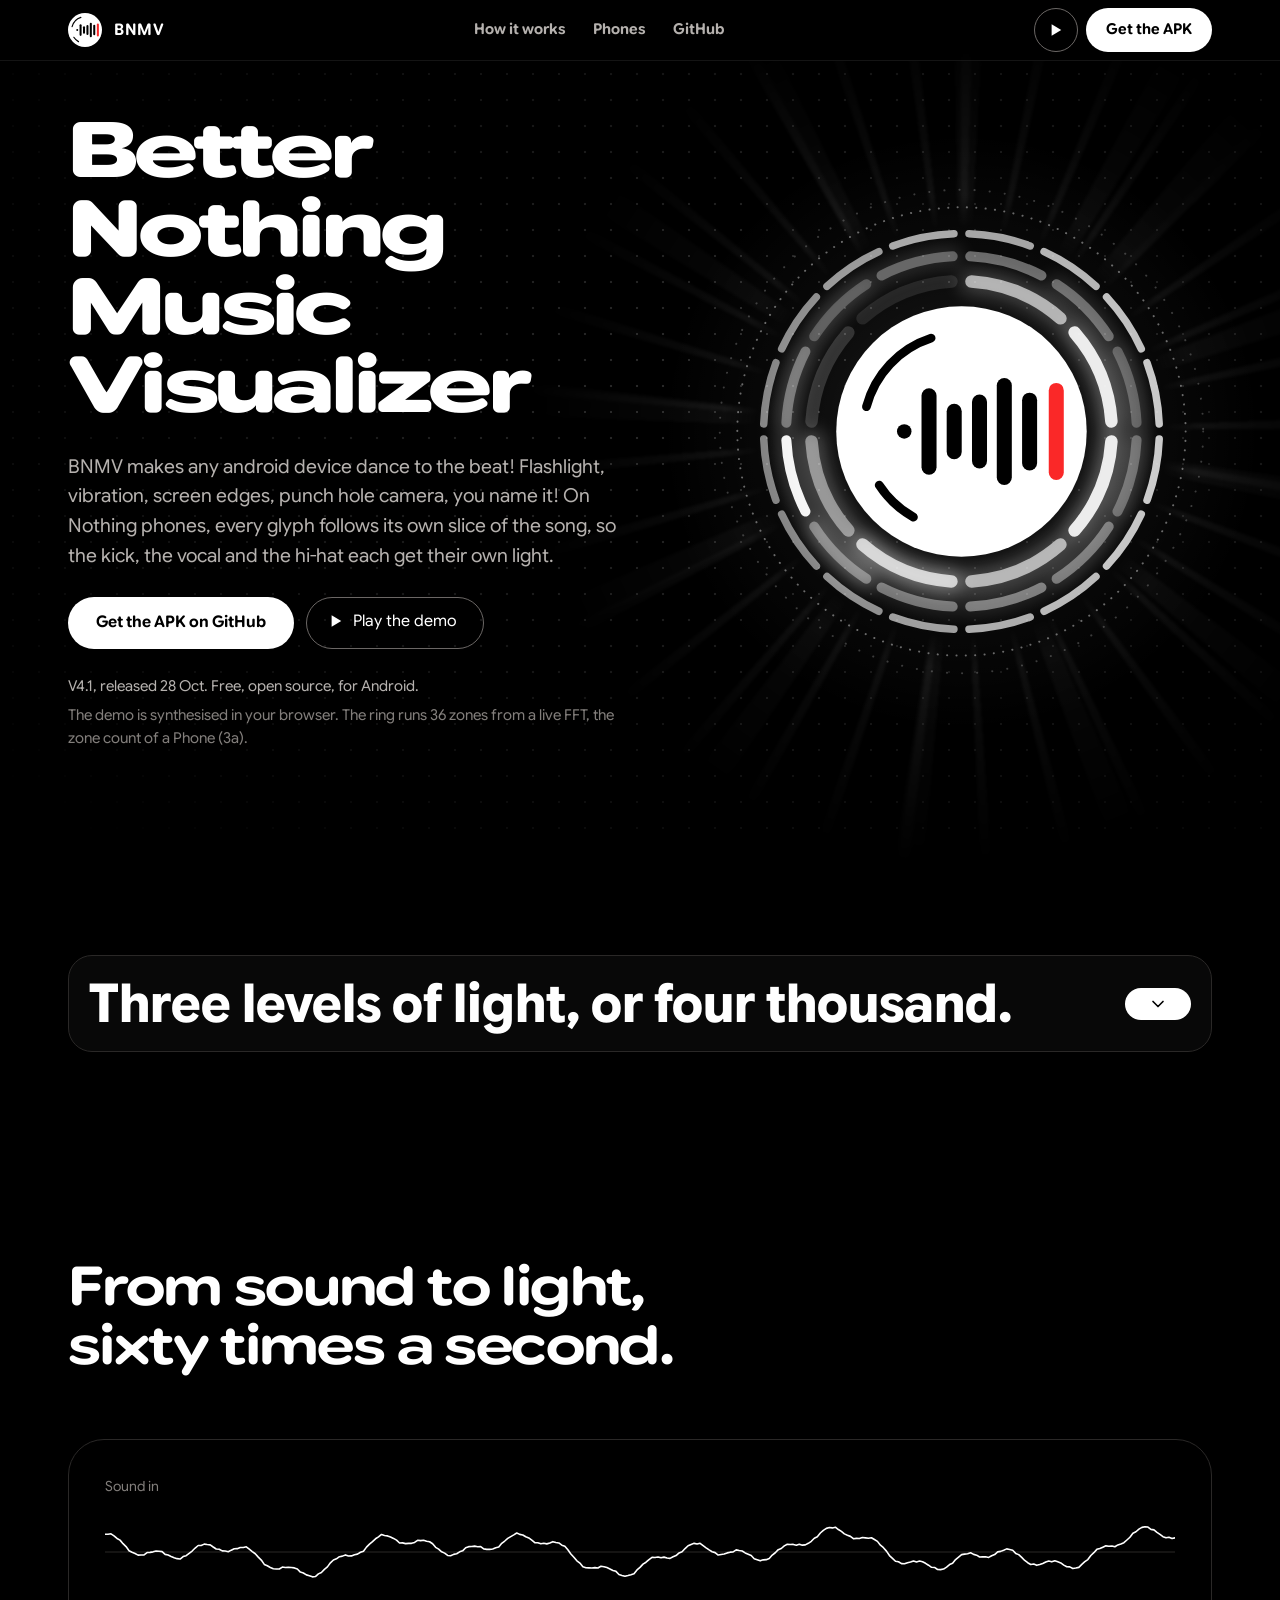
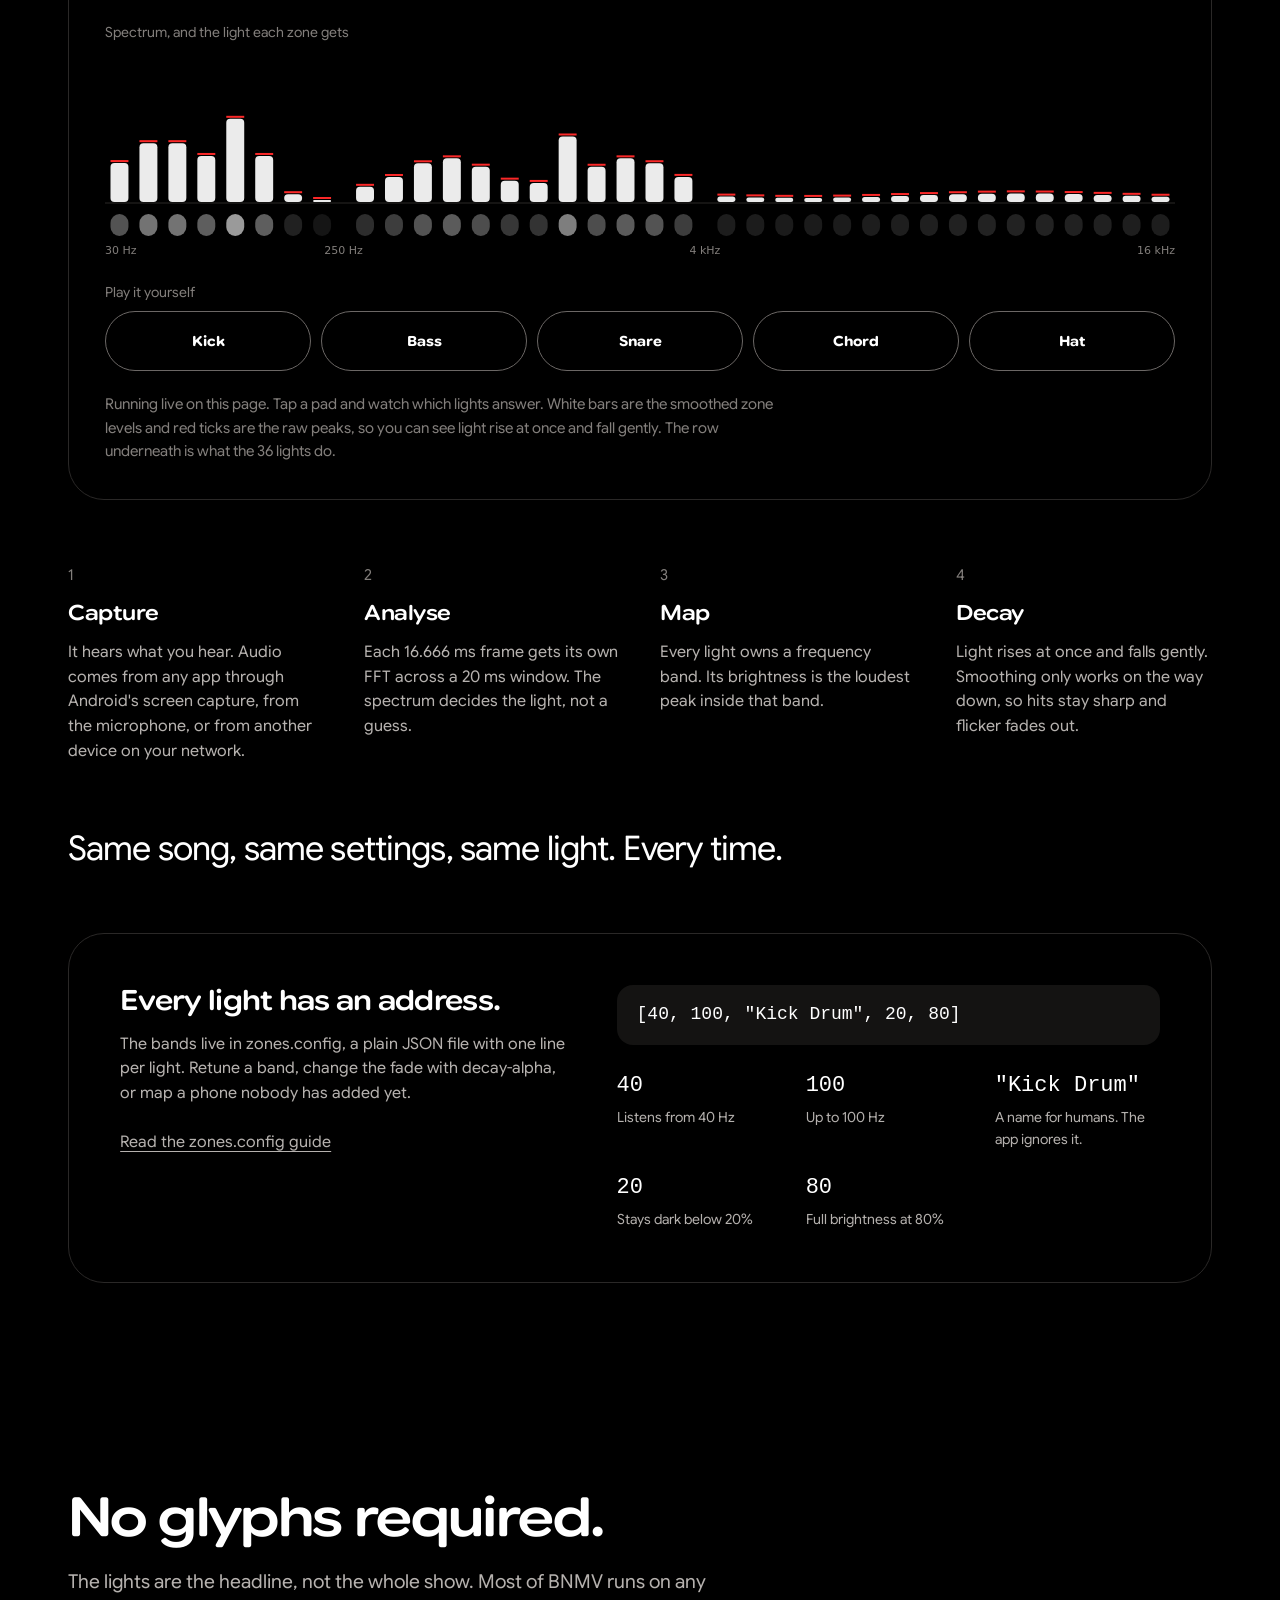
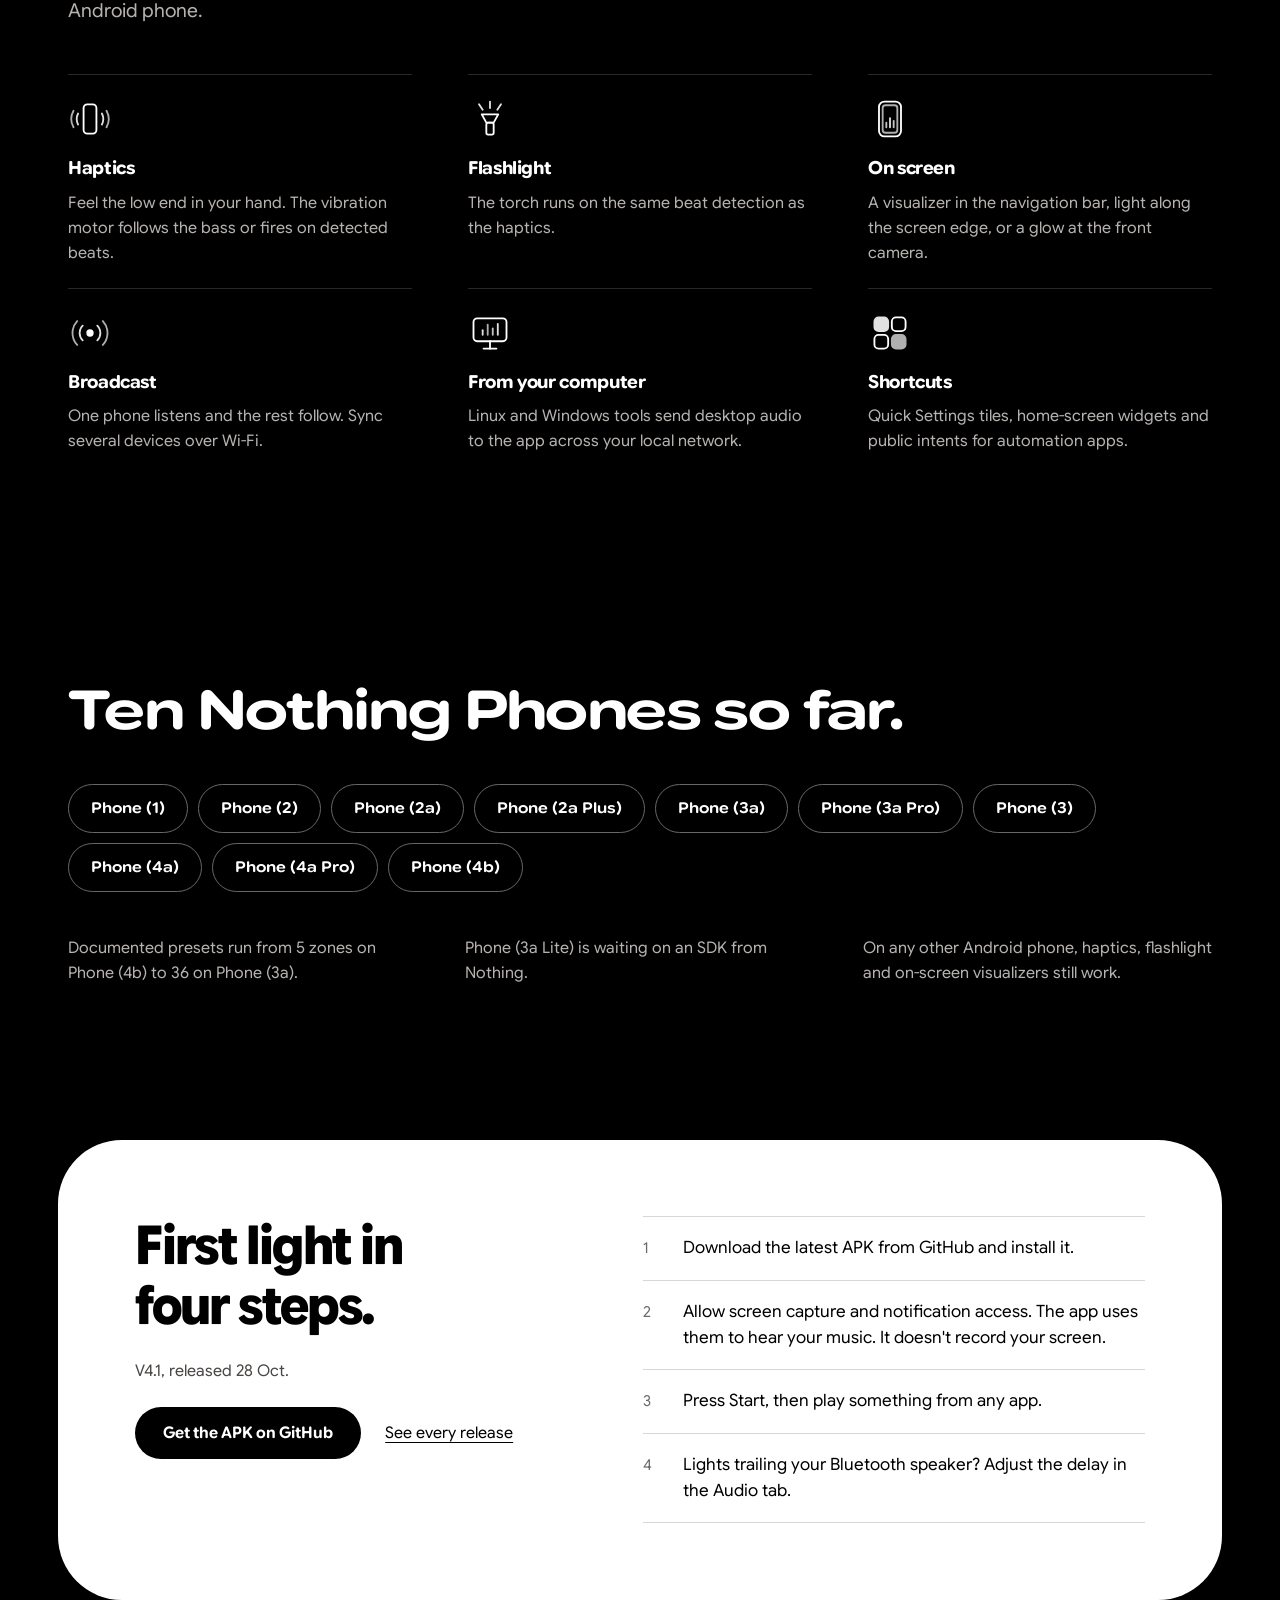
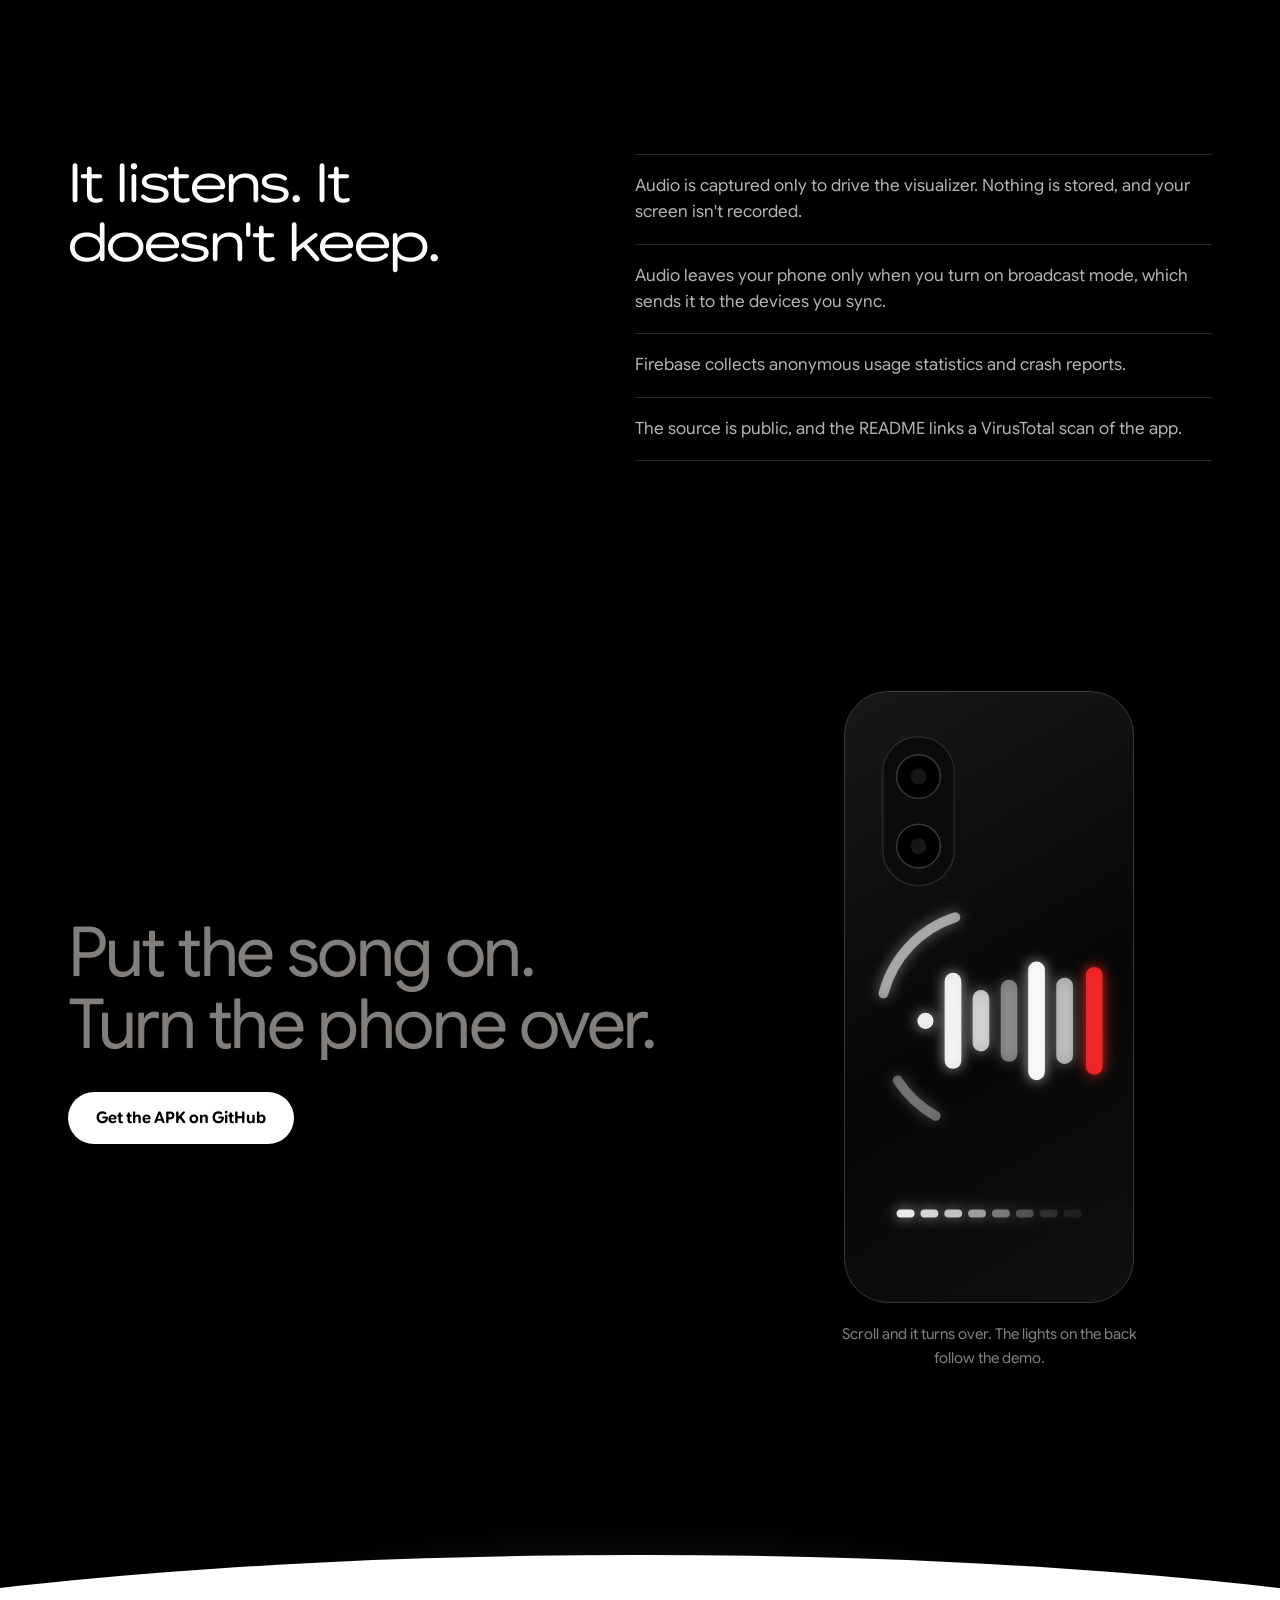
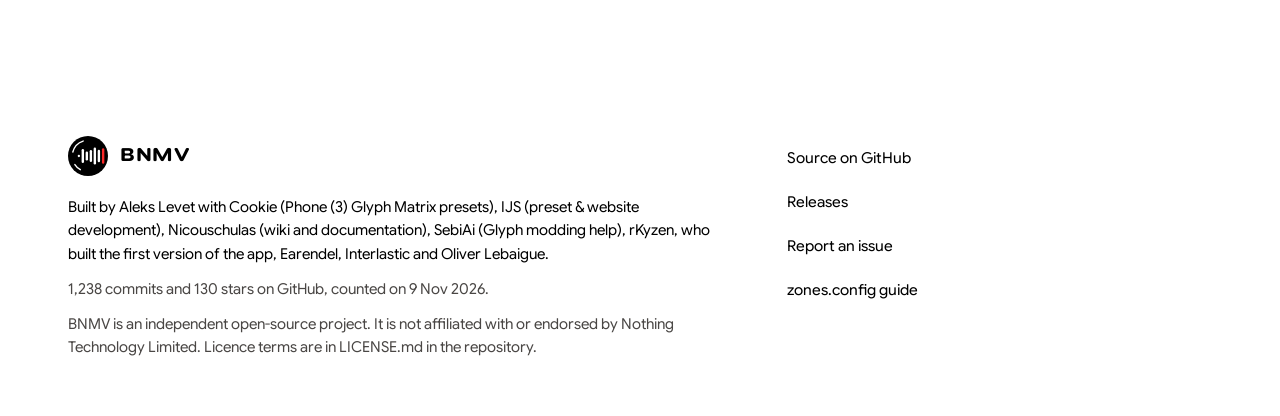
==== commit 4f4523d1: "veri smol site upadte" ====
--- a/Website/index.html
+++ b/Website/index.html
@@ -50,8 +50,8 @@
 
 <section style="position: relative; max-width: 1240px; margin: 0 auto; padding: clamp(20px, 4vw, 56px) clamp(20px, 5vw, 48px) clamp(56px, 8vw, 112px); box-sizing: border-box; display: flex; flex-wrap: wrap-reverse; align-items: center; gap: clamp(28px, 5vw, 72px)">
 <div style="position: relative; z-index: 1; flex: 1.15 1 440px; min-width: 0; display: flex; flex-direction: column; align-items: flex-start; gap: 26px">
-<h1 class="bn-in" style="margin: 0; font-family: 'Google Sans Flex', system-ui, sans-serif; font-weight: 500; font-size: clamp(40px, 6vw, 84px); line-height: 1.02; letter-spacing: -0.035em; text-wrap: balance">Light that actually listens.</h1>
-<p class="bn-in bn-d1" style="margin: 0; max-width: 33em; font-size: clamp(17px, 1.5vw, 20px); line-height: 1.55; color: #B5B1AE">BNMV turns the Glyph Interface on Nothing Phones into a true spectrum analyser. Every segment follows its own slice of the song, so the kick, the vocal and the hi-hat each get their own light.</p>
+<h1 class="bn-in" style="margin: 0; font-family: 'Google Sans Flex', system-ui, sans-serif; font-weight: 500; font-size: clamp(40px, 6vw, 84px); line-height: 1.02; letter-spacing: -0.035em; text-wrap: balance">Better Nothing Music Visualizer</h1>
+<p class="bn-in bn-d1" style="margin: 0; max-width: 33em; font-size: clamp(17px, 1.5vw, 20px); line-height: 1.55; color: #B5B1AE">BNMV makes any android device dance to the beat! Flashlight, vibration, screen edges, punch hole camera, you name it! On Nothing phones, every glyph follows its own slice of the song, so the kick, the vocal and the hi-hat each get their own light.</p>
 <div class="bn-in bn-d2" style="display: flex; flex-wrap: wrap; align-items: center; gap: 12px">
 <a class="bn-btn bn-glow" href="https://github.com/Aleks-Levet/better-nothing-music-visualizer/releases/latest" style="display: inline-flex; align-items: center; justify-content: center; min-height: 52px; padding: 0 28px; border-radius: 999px; background: #FFFFFF; color: #000000; font-size: 16px; font-weight: 700; text-decoration: none">Get the APK on GitHub</a>
 <button class="bn-btn" type="button" data-act="toggle" data-pressed="playing" aria-pressed="false" style="display: inline-flex; align-items: center; min-height: 52px; padding: 0 26px 0 22px; border: 1px solid #6B6765; border-radius: 999px; background: transparent; color: #FFFFFF; font: inherit; font-size: 16px; font-weight: 600; cursor: pointer">
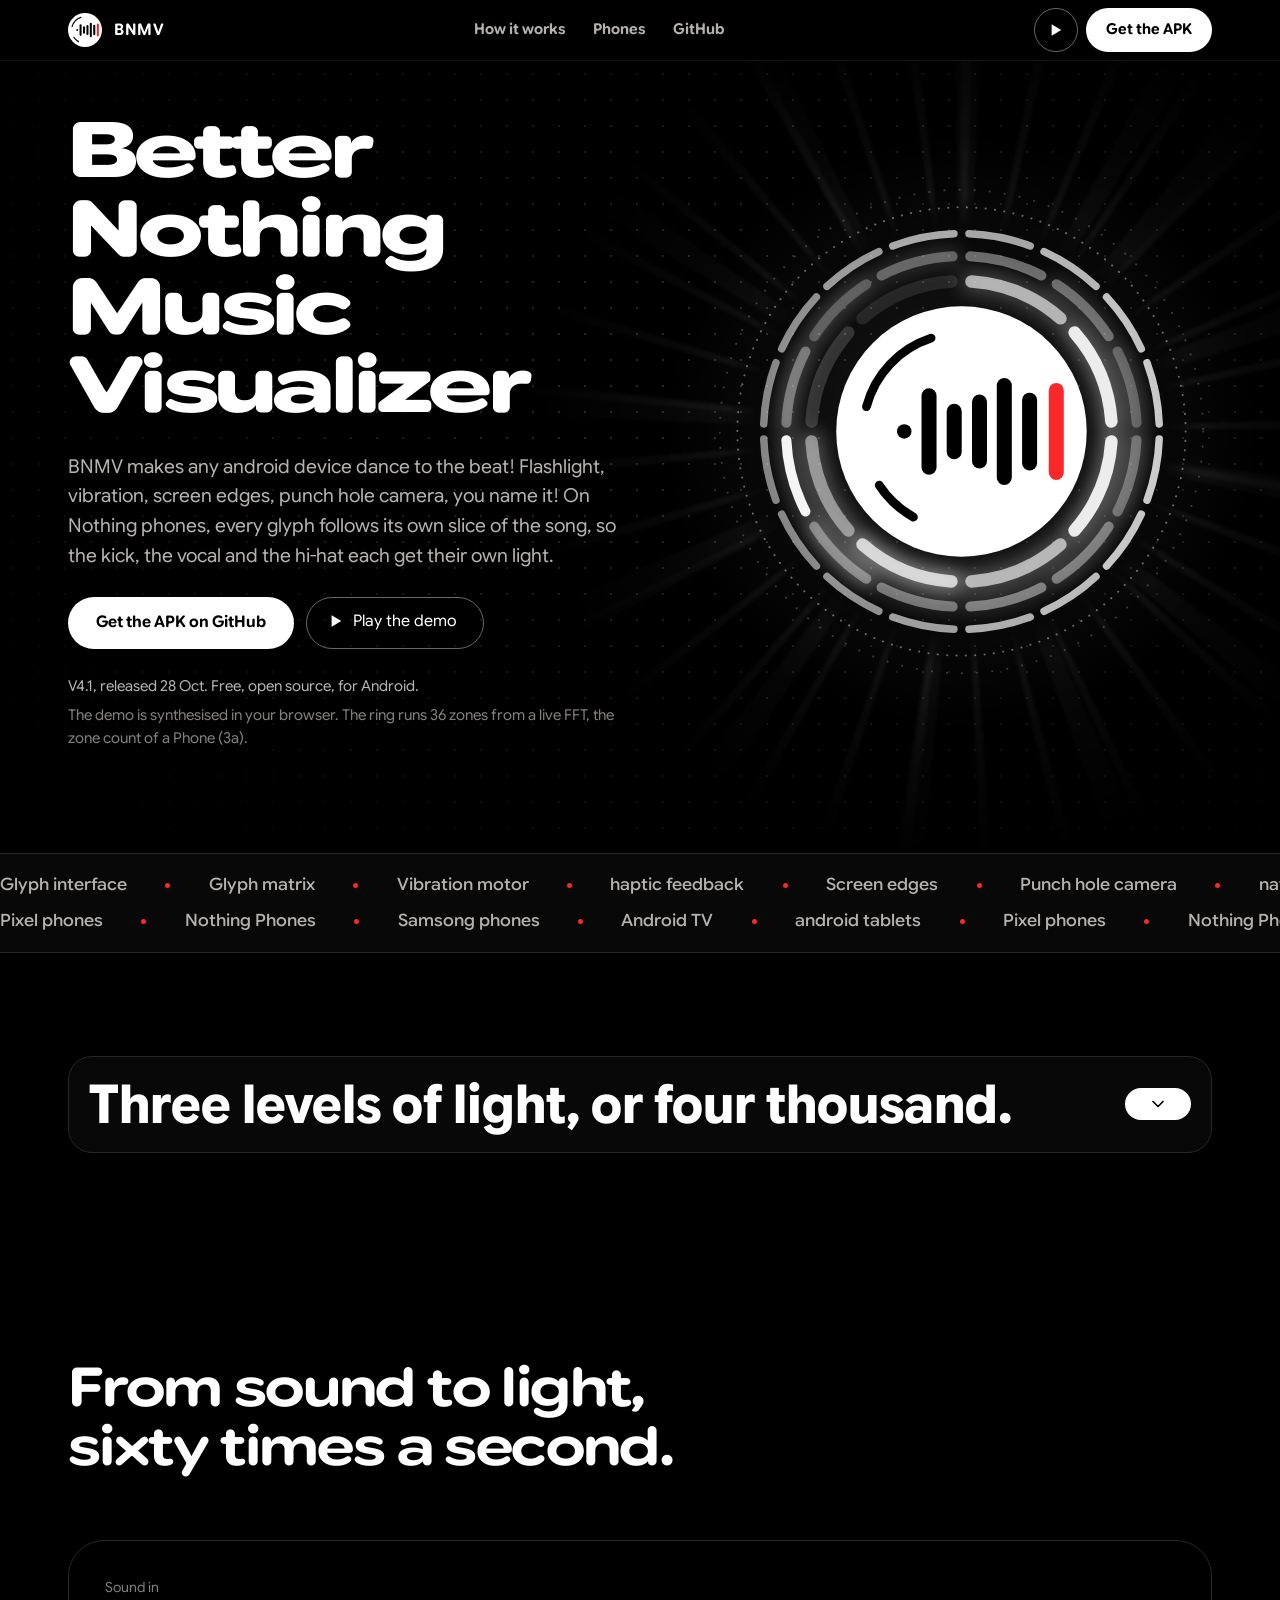
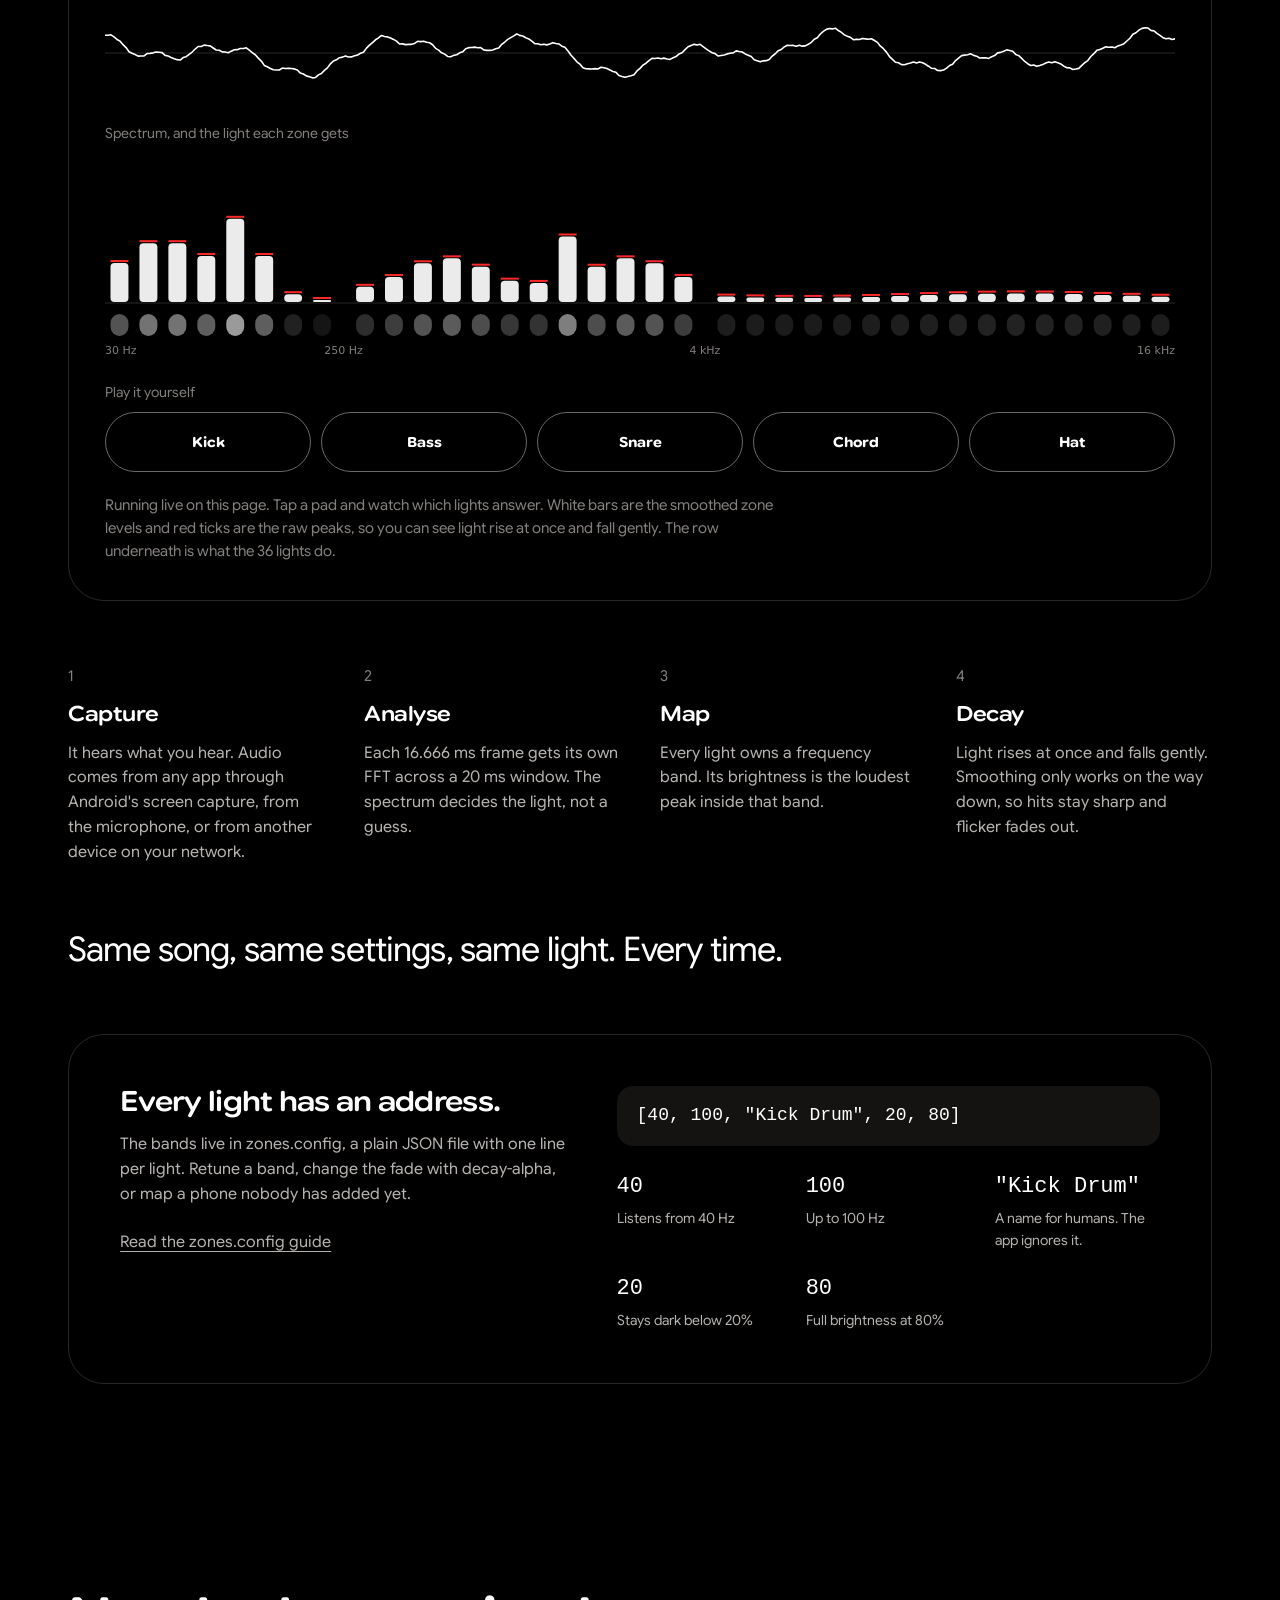
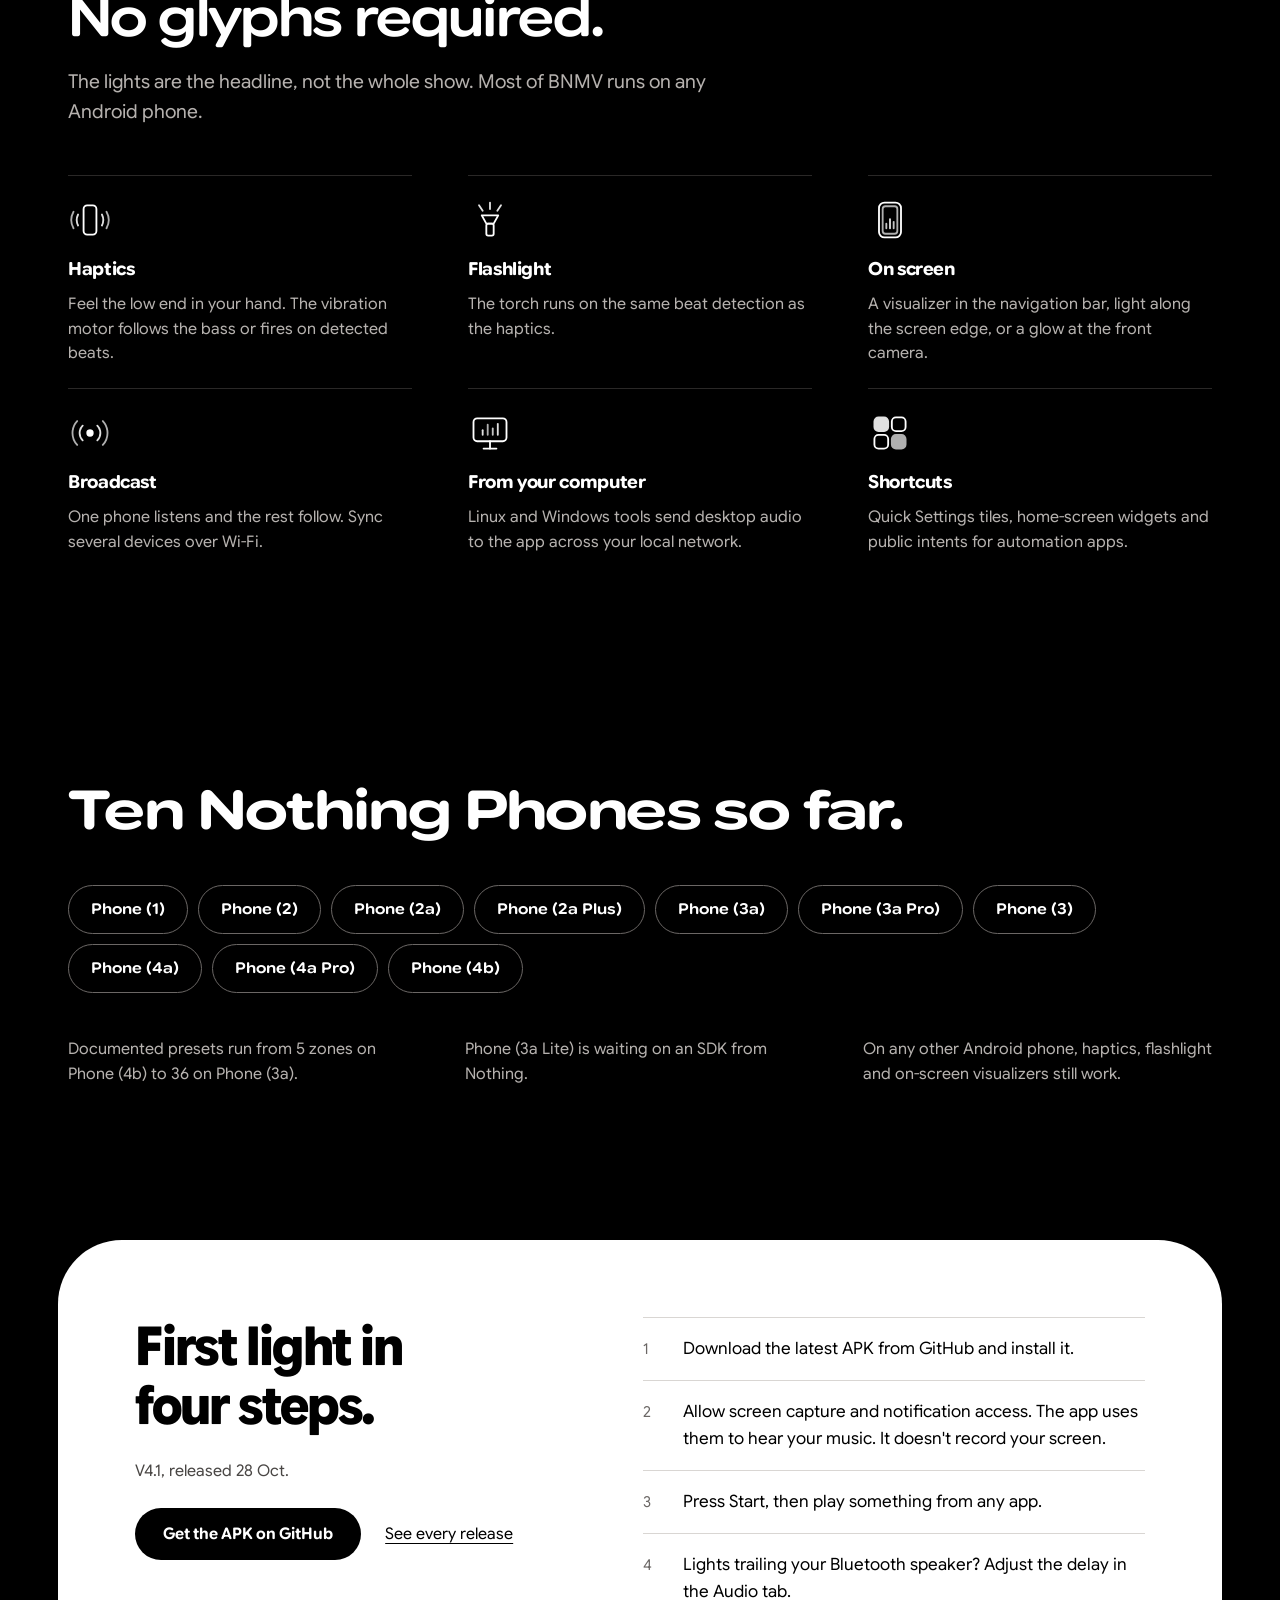
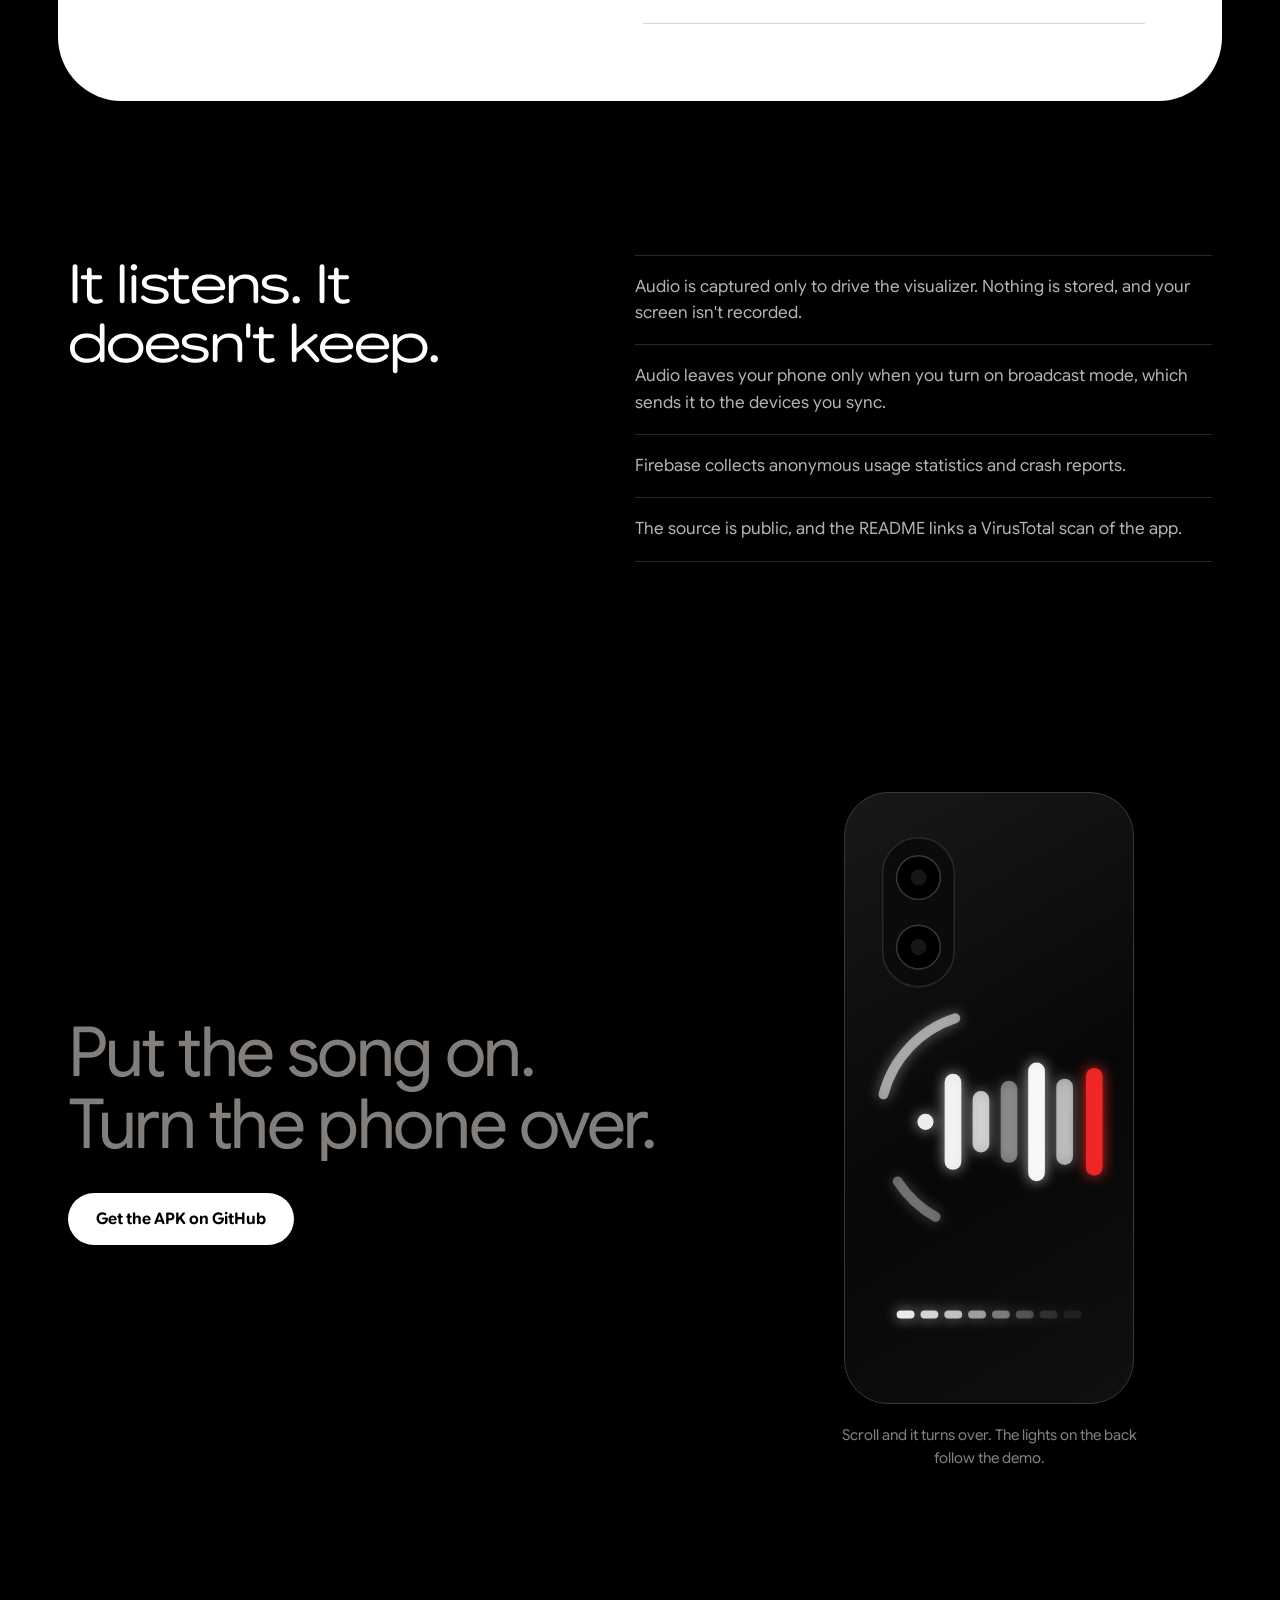
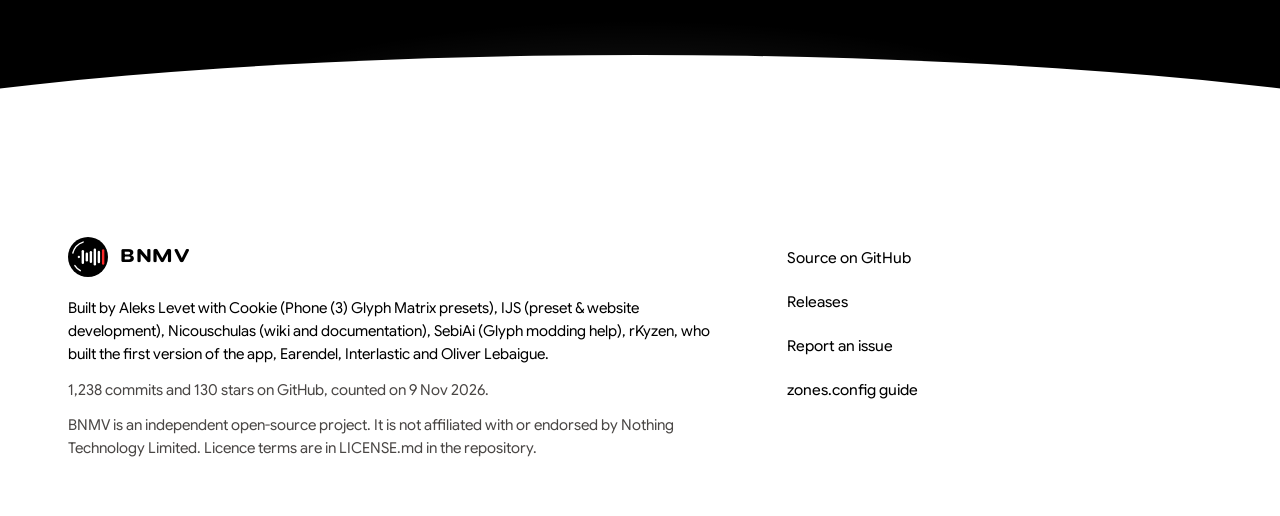
==== commit 37715236: "site upadeta again ig" ====
--- a/Website/index.html
+++ b/Website/index.html
@@ -136,6 +136,30 @@
 
 </div>
 
+<section class="bn-marquee" aria-label="Visualization features and supported devices">
+<p class="bn-marquee-sr">Visualization features: Glyph interface, Glyph matrix, Vibration motor, haptic feedback, Screen edges, Punch hole camera, navigation bar, Flashlight. Supported devices: Pixel phones, Nothing Phones, Samsong phones, Android TV, android tablets.</p>
+<div class="bn-marquee-row" aria-hidden="true">
+<div class="bn-marquee-track">
+<div class="bn-marquee-group">
+<span>Glyph interface</span><span>Glyph matrix</span><span>Vibration motor</span><span>haptic feedback</span><span>Screen edges</span><span>Punch hole camera</span><span>navigation bar</span><span>Flashlight</span>
+</div>
+<div class="bn-marquee-group">
+<span>Glyph interface</span><span>Glyph matrix</span><span>Vibration motor</span><span>haptic feedback</span><span>Screen edges</span><span>Punch hole camera</span><span>navigation bar</span><span>Flashlight</span>
+</div>
+</div>
+</div>
+<div class="bn-marquee-row" aria-hidden="true">
+<div class="bn-marquee-track bn-marquee-track-reverse">
+<div class="bn-marquee-group">
+<span>Pixel phones</span><span>Nothing Phones</span><span>Samsong phones</span><span>Android TV</span><span>android tablets</span>
+</div>
+<div class="bn-marquee-group">
+<span>Pixel phones</span><span>Nothing Phones</span><span>Samsong phones</span><span>Android TV</span><span>android tablets</span>
+</div>
+</div>
+</div>
+</section>
+
 <section id="compare" style="max-width: 1240px; margin: 0 auto; padding: clamp(56px, 8vw, 112px) clamp(20px, 5vw, 48px); box-sizing: border-box; display: flex; flex-direction: column; gap: clamp(32px, 4vw, 56px)">
 <div class="bn-expandable-card">
 <h2 class="bn-rv" style="margin: 0; font-family: 'Google Sans Flex', system-ui, sans-serif; font-weight: 500; font-size: clamp(28px, 4.2vw, 54px); line-height: 1.1; letter-spacing: -0.03em; text-wrap: balance">
--- a/Website/css/site.css
+++ b/Website/css/site.css
@@ -45,6 +45,62 @@
 
 #compare h2 {
   font-variation-settings: 'opsz' 72, 'wdth' 88, 'wght' 720, 'GRAD' 0, 'ROND' 0;
+}
+
+.bn-marquee {
+  overflow: hidden;
+  padding: 18px 0;
+  border-top: 1px solid #2A2827;
+  border-bottom: 1px solid #2A2827;
+  background: #080808;
+}
+
+.bn-marquee-sr {
+  position: absolute;
+  width: 1px;
+  height: 1px;
+  padding: 0;
+  margin: -1px;
+  overflow: hidden;
+  clip: rect(0, 0, 0, 0);
+  white-space: nowrap;
+  border: 0;
+}
+
+.bn-marquee-row {
+  overflow: hidden;
+}
+
+.bn-marquee-row + .bn-marquee-row {
+  margin-top: 10px;
+}
+
+.bn-marquee-track {
+  display: flex;
+  width: max-content;
+}
+
+.bn-marquee-group {
+  display: flex;
+  flex: none;
+  align-items: center;
+  gap: clamp(20px, 3vw, 42px);
+  padding-right: clamp(20px, 3vw, 42px);
+  color: #B5B1AE;
+  font-size: clamp(14px, 1.4vw, 17px);
+  font-variation-settings: 'opsz' 18, 'wdth' 104, 'wght' 520, 'GRAD' 12, 'ROND' 42;
+  white-space: nowrap;
+}
+
+.bn-marquee-group span::after {
+  content: '';
+  display: inline-block;
+  width: 5px;
+  height: 5px;
+  margin-left: clamp(20px, 3vw, 42px);
+  border-radius: 50%;
+  background: #FA2828;
+  vertical-align: middle;
 }
 
 .bn-expandable-card {
@@ -270,6 +326,7 @@
 @keyframes bn-idle-bars{0%,100%{transform:scaleY(.82)}50%{transform:scaleY(1.08)}}
 @keyframes bn-idle-type{0%,100%{font-variation-settings:'opsz' 144,'wdth' 116,'wght' 690,'GRAD' 10,'ROND' 38}50%{font-variation-settings:'opsz' 144,'wdth' 132,'wght' 820,'GRAD' 35,'ROND' 82}}
 @keyframes bn-grid-drift{to{background-position:26px 26px}}
+@keyframes bn-marquee{to{transform:translateX(-50%)}}
 @media (prefers-reduced-motion: no-preference){
 .bnmv-root .bn-in{animation:bn-rise .9s cubic-bezier(.2,.7,.2,1) both}
 .bnmv-root .bn-d1{animation-delay:.14s}
@@ -309,9 +366,17 @@
 .bnmv-root .bn-chips li:nth-child(9){animation-delay:2.4s}
 .bnmv-root .bn-chips li:nth-child(10){animation-delay:2.7s}
 .bnmv-root .bn-shine{background:linear-gradient(100deg,#827E7B 0%,#827E7B 38%,#FFFFFF 50%,#827E7B 62%,#827E7B 100%);background-size:260% 100%;-webkit-background-clip:text;background-clip:text;color:transparent;animation:bn-shine 5.5s linear infinite}
+.bn-marquee-track{animation:bn-marquee 38s linear infinite}
+.bn-marquee-track-reverse{animation-direction:reverse;animation-duration:32s}
 @supports (animation-timeline: view()){
 .bnmv-root .bn-rv{animation:bn-rise linear both;animation-timeline:view();animation-range:entry 0% entry 45%}
 .bnmv-root .bn-flip{animation:bn-flip linear both;animation-timeline:view();animation-range:cover 18% cover 52%}
 }
 }
 @media (prefers-reduced-motion: reduce){html{scroll-behavior:auto}.bnmv-root h1,.bnmv-root .bn-btn,.bnmv-root .bn-glow,.bnmv-root .bn-row,.bn-expandable-trigger,.bn-expand-indicator,.bn-expand-indicator svg,.bn-accordion{transition:none}}
+@media (prefers-reduced-motion: reduce){
+  .bn-marquee { overflow-x: auto; }
+  .bn-marquee-row { overflow-x: auto; }
+  .bn-marquee-track { animation: none; }
+  .bn-marquee-group + .bn-marquee-group { display: none; }
+}
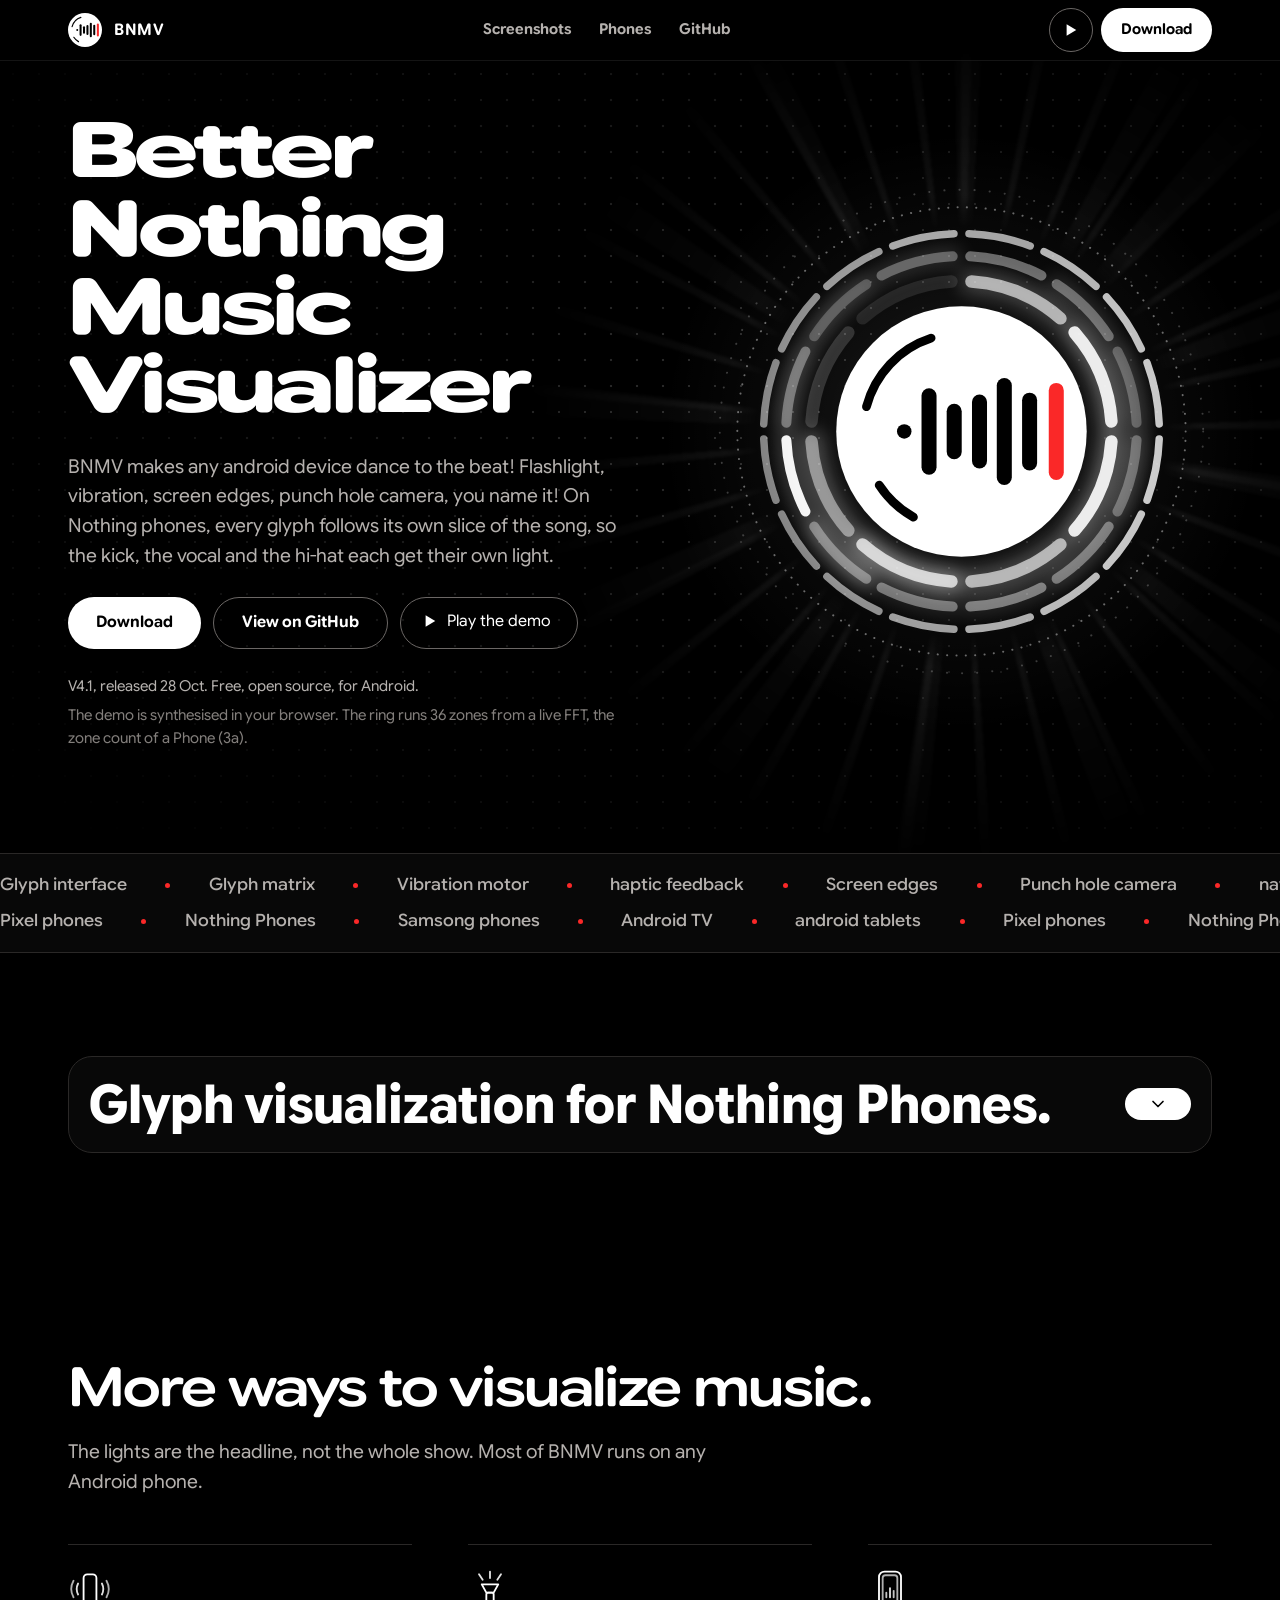
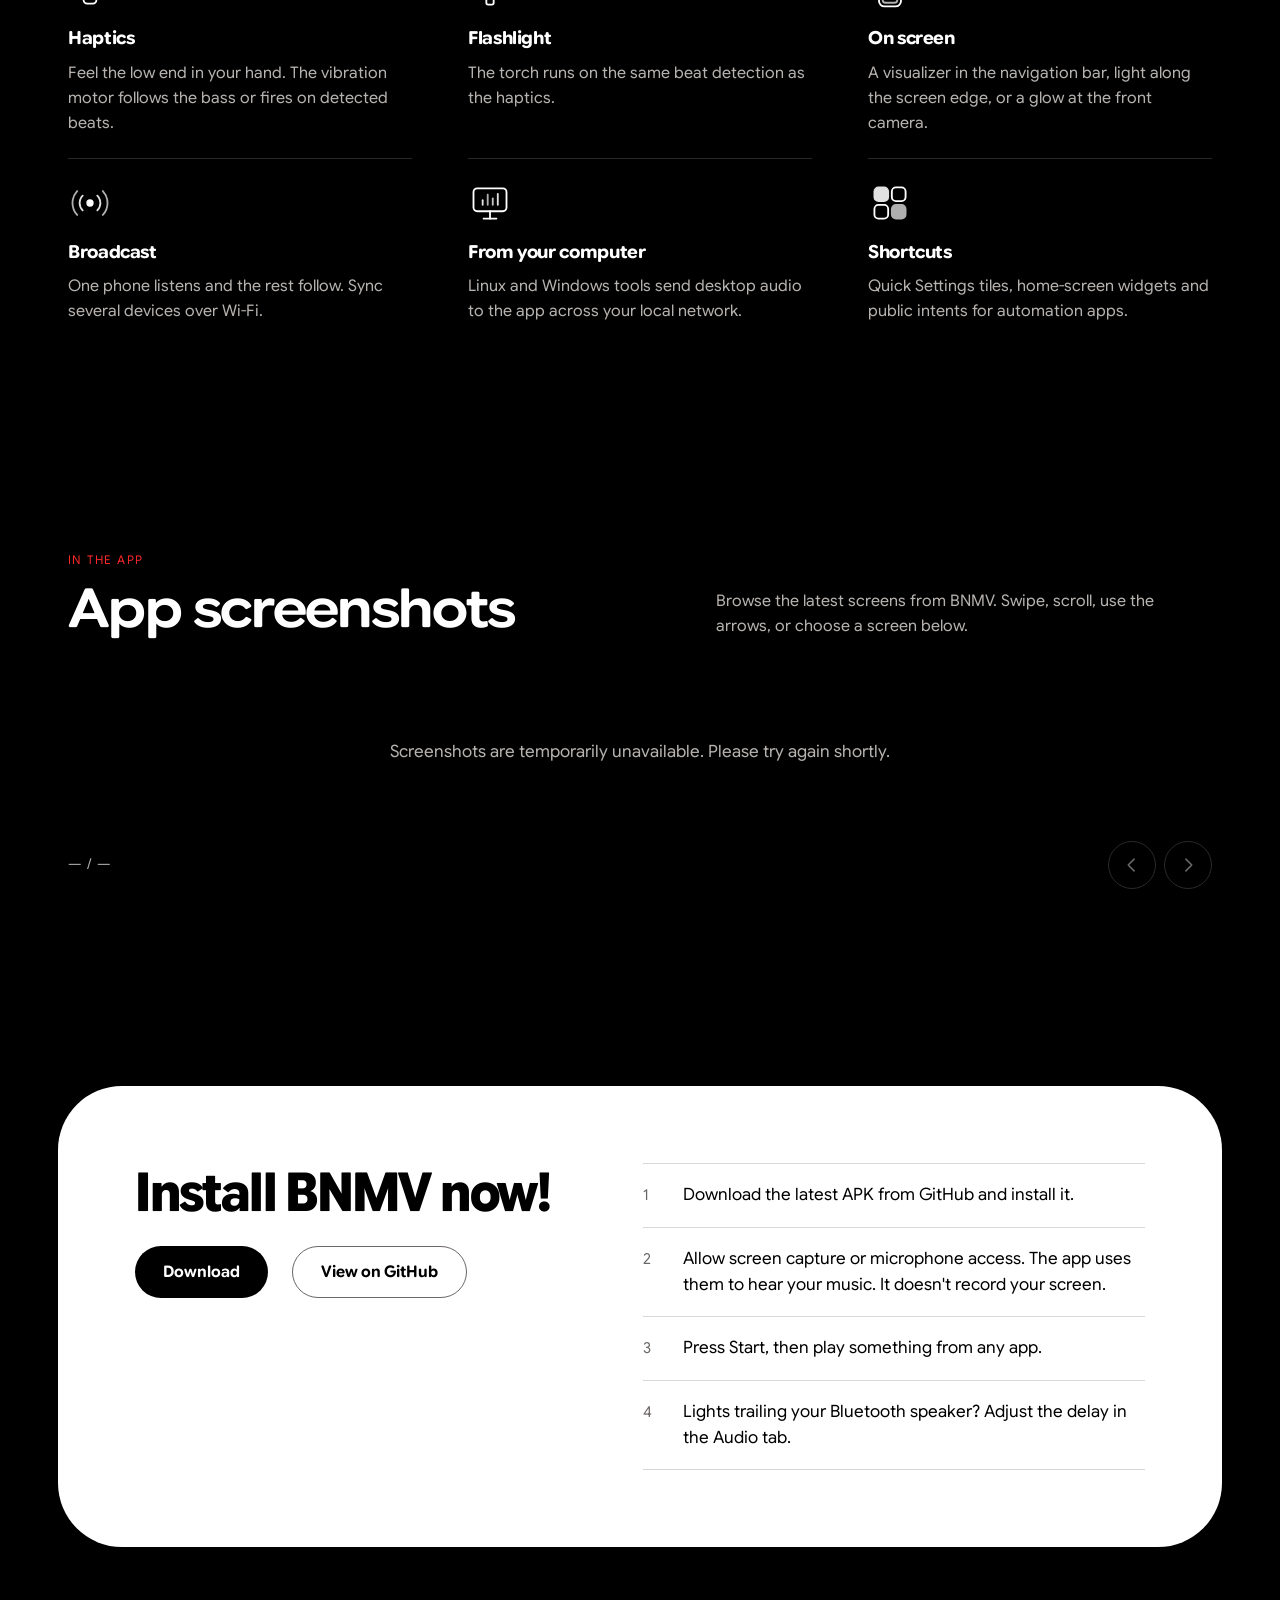
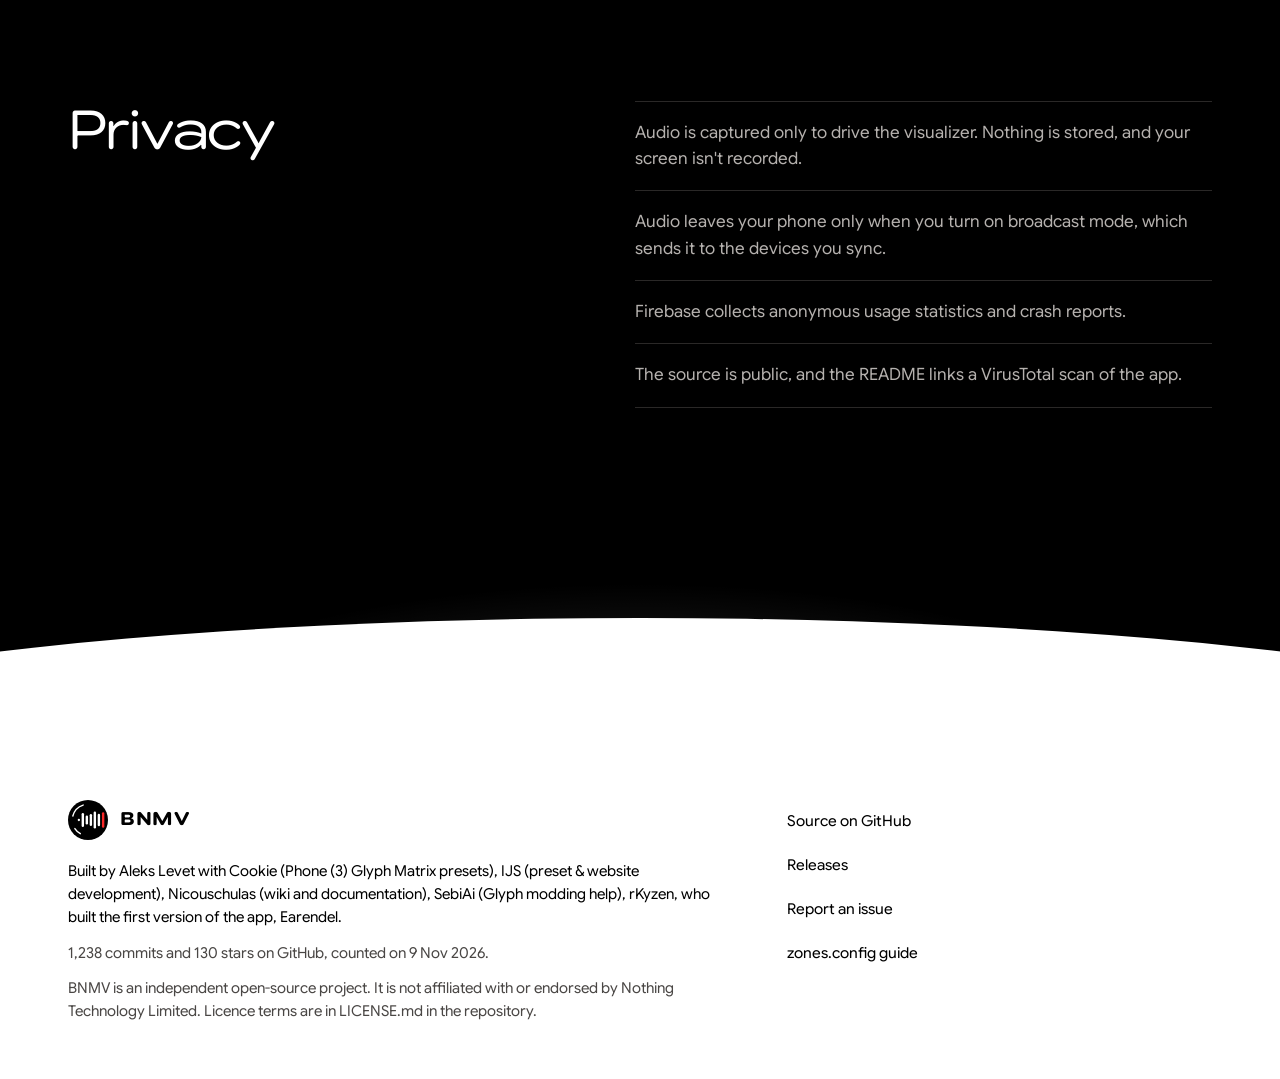
==== commit 0a92a6aa: "site update" ====
--- a/Website/index.html
+++ b/Website/index.html
@@ -30,8 +30,8 @@
 <span style="font-family: 'Google Sans Flex', system-ui, sans-serif; font-weight: 500; font-size: 16px; letter-spacing: 0.04em">BNMV</span>
 </a>
 <nav class="bn-navlinks" aria-label="Sections">
-<a class="bn-quiet" href="#listen" style="display: inline-flex; align-items: center; min-height: 44px; padding: 0 12px; font-size: 15px; font-weight: 500">How it works</a>
-<a class="bn-quiet" href="#phones" style="display: inline-flex; align-items: center; min-height: 44px; padding: 0 12px; font-size: 15px; font-weight: 500">Phones</a>
+<a class="bn-quiet" href="#screenshots" style="display: inline-flex; align-items: center; min-height: 44px; padding: 0 12px; font-size: 15px; font-weight: 500">Screenshots</a>
+<a class="bn-quiet" href="#compare" style="display: inline-flex; align-items: center; min-height: 44px; padding: 0 12px; font-size: 15px; font-weight: 500">Phones</a>
 <a class="bn-quiet" href="https://github.com/Aleks-Levet/better-nothing-music-visualizer" style="display: inline-flex; align-items: center; min-height: 44px; padding: 0 12px; font-size: 15px; font-weight: 500">GitHub</a>
 </nav>
 <div style="display: flex; align-items: center; gap: 8px">
@@ -39,7 +39,7 @@
 <span data-when="paused"><svg viewBox="0 0 16 16" aria-hidden="true" style="width: 14px; height: 14px; fill: currentColor; display: block"><path d="M3 1.5v13l11-6.5z"></path></svg></span>
 <span data-when="playing" hidden><svg viewBox="0 0 16 16" aria-hidden="true" style="width: 14px; height: 14px; fill: currentColor; display: block"><path d="M3 1.5h3.5v13H3zM9.5 1.5H13v13H9.5z"></path></svg></span>
 </button>
-<a class="bn-btn bn-glow" href="https://github.com/Aleks-Levet/better-nothing-music-visualizer/releases/latest" style="display: inline-flex; align-items: center; min-height: 44px; padding: 0 20px; border-radius: 999px; background: #FFFFFF; color: #000000; font-size: 15px; font-weight: 700; text-decoration: none; white-space: nowrap">Get the APK</a>
+<a class="bn-btn bn-glow" href="https://github.com/Aleks-Levet/better-nothing-music-visualizer/releases/latest/download/BNMV.apk" style="display: inline-flex; align-items: center; min-height: 44px; padding: 0 20px; border-radius: 999px; background: #FFFFFF; color: #000000; font-size: 15px; font-weight: 700; text-decoration: none; white-space: nowrap">Download</a>
 </div>
 </div>
 </header>
@@ -53,7 +53,8 @@
 <h1 class="bn-in" style="margin: 0; font-family: 'Google Sans Flex', system-ui, sans-serif; font-weight: 500; font-size: clamp(40px, 6vw, 84px); line-height: 1.02; letter-spacing: -0.035em; text-wrap: balance">Better Nothing Music Visualizer</h1>
 <p class="bn-in bn-d1" style="margin: 0; max-width: 33em; font-size: clamp(17px, 1.5vw, 20px); line-height: 1.55; color: #B5B1AE">BNMV makes any android device dance to the beat! Flashlight, vibration, screen edges, punch hole camera, you name it! On Nothing phones, every glyph follows its own slice of the song, so the kick, the vocal and the hi-hat each get their own light.</p>
 <div class="bn-in bn-d2" style="display: flex; flex-wrap: wrap; align-items: center; gap: 12px">
-<a class="bn-btn bn-glow" href="https://github.com/Aleks-Levet/better-nothing-music-visualizer/releases/latest" style="display: inline-flex; align-items: center; justify-content: center; min-height: 52px; padding: 0 28px; border-radius: 999px; background: #FFFFFF; color: #000000; font-size: 16px; font-weight: 700; text-decoration: none">Get the APK on GitHub</a>
+<a class="bn-btn bn-glow" href="https://github.com/Aleks-Levet/better-nothing-music-visualizer/releases/latest/download/BNMV.apk" style="display: inline-flex; align-items: center; justify-content: center; min-height: 52px; padding: 0 28px; border-radius: 999px; background: #FFFFFF; color: #000000; font-size: 16px; font-weight: 700; text-decoration: none">Download</a>
+<a class="bn-btn" href="https://github.com/Aleks-Levet/better-nothing-music-visualizer" style="display: inline-flex; align-items: center; justify-content: center; min-height: 52px; padding: 0 28px; border: 1px solid #6B6765; border-radius: 999px; color: #FFFFFF; font-size: 16px; font-weight: 700; text-decoration: none">View on GitHub</a>
 <button class="bn-btn" type="button" data-act="toggle" data-pressed="playing" aria-pressed="false" style="display: inline-flex; align-items: center; min-height: 52px; padding: 0 26px 0 22px; border: 1px solid #6B6765; border-radius: 999px; background: transparent; color: #FFFFFF; font: inherit; font-size: 16px; font-weight: 600; cursor: pointer">
 <span data-when="paused"><span style="display: inline-flex; align-items: center; gap: 10px"><svg viewBox="0 0 16 16" aria-hidden="true" style="width: 14px; height: 14px; fill: currentColor; flex: none"><path d="M3 1.5v13l11-6.5z"></path></svg><span>Play the demo</span></span></span>
 <span data-when="playing" hidden><span style="display: inline-flex; align-items: center; gap: 10px"><svg viewBox="0 0 16 16" aria-hidden="true" style="width: 14px; height: 14px; fill: currentColor; flex: none"><path d="M3 1.5h3.5v13H3zM9.5 1.5H13v13H9.5z"></path></svg><span>Pause the demo</span><span class="bn-dot" aria-hidden="true" style="width: 8px; height: 8px; border-radius: 50%; background: #FA2828; flex: none"></span></span></span>
@@ -164,7 +165,7 @@
 <div class="bn-expandable-card">
 <h2 class="bn-rv" style="margin: 0; font-family: 'Google Sans Flex', system-ui, sans-serif; font-weight: 500; font-size: clamp(28px, 4.2vw, 54px); line-height: 1.1; letter-spacing: -0.03em; text-wrap: balance">
 <button id="compare-toggle" class="bn-expandable-trigger" type="button" data-act="toggleCompare" data-expanded-state="compareExpanded" aria-expanded="false" aria-controls="compare-content">
-<span>Three levels of light, or four thousand.</span>
+<span>Glyph visualization for Nothing Phones.</span>
 <span class="bn-expand-indicator" aria-hidden="true"><svg viewBox="0 0 24 24"><path d="m6 9 6 6 6-6"></path></svg></span>
 </button>
 </h2>
@@ -221,45 +222,20 @@
 </button>
 <p style="margin: 0; flex: 1 1 280px; max-width: 40em; font-size: 15px; color: #827E7B">A simulation built from the figures in the project README. The top row uses a shuffled glyph order with three brightness levels and slight randomness, refreshed at 20 fps; Stock is listed at 15 fps.</p>
 </div>
-<div role="table" aria-label="Stock visualizer compared with BNMV" style="display: flex; flex-direction: column">
-<div role="row" style="display: grid; grid-template-columns: minmax(0, 0.8fr) minmax(0, 1fr) minmax(0, 1.5fr); gap: 4px 20px; padding: 12px 0; font-size: 14px; font-weight: 600; color: #827E7B">
-<span role="columnheader">Feature</span>
-<span role="columnheader">Stock</span>
-<span role="columnheader">BNMV</span>
-</div>
-<div role="row" style="display: grid; grid-template-columns: minmax(0, 0.8fr) minmax(0, 1fr) minmax(0, 1.5fr); gap: 4px 20px; padding: 16px 0; border-top: 1px solid #2A2827; font-size: 16px">
-<span role="rowheader" style="color: #827E7B">Brightness</span>
-<span role="cell" style="color: #B5B1AE">About 3 levels (2-bit)</span>
-<span role="cell" style="font-weight: 600">4,096 levels (12-bit)</span>
-</div>
-<div role="row" style="display: grid; grid-template-columns: minmax(0, 0.8fr) minmax(0, 1fr) minmax(0, 1.5fr); gap: 4px 20px; padding: 16px 0; border-top: 1px solid #2A2827; font-size: 16px">
-<span role="rowheader" style="color: #827E7B">Frame rate</span>
-<span role="cell" style="color: #B5B1AE">15 fps</span>
-<span role="cell" style="font-weight: 600">60 fps</span>
-</div>
-<div role="row" style="display: grid; grid-template-columns: minmax(0, 0.8fr) minmax(0, 1fr) minmax(0, 1.5fr); gap: 4px 20px; padding: 16px 0; border-top: 1px solid #2A2827; font-size: 16px">
-<span role="rowheader" style="color: #827E7B">Analysis</span>
-<span role="cell" style="color: #B5B1AE">Feels random</span>
-<span role="cell" style="font-weight: 600">FFT-based and repeatable</span>
-</div>
-<div role="row" style="display: grid; grid-template-columns: minmax(0, 0.8fr) minmax(0, 1fr) minmax(0, 1.5fr); gap: 4px 20px; padding: 16px 0; border-top: 1px solid #2A2827; font-size: 16px">
-<span role="rowheader" style="color: #827E7B">Zones</span>
-<span role="cell" style="color: #B5B1AE">Standard glyphs</span>
-<span role="cell" style="font-weight: 600">Every segment and sub-zone on its own</span>
-</div>
-<div role="row" style="display: grid; grid-template-columns: minmax(0, 0.8fr) minmax(0, 1fr) minmax(0, 1.5fr); gap: 4px 20px; padding: 16px 0; border-top: 1px solid #2A2827; border-bottom: 1px solid #2A2827; font-size: 16px">
-<span role="rowheader" style="color: #827E7B">Latency</span>
-<span role="cell" style="color: #B5B1AE">Real time only</span>
-<span role="cell" style="font-weight: 600">Real time at about 20 ms, or pre-processed files</span>
-</div>
-</div>
-</div>
-</div>
-</div>
-</section>
-
-<section id="listen" style="max-width: 1240px; margin: 0 auto; padding: clamp(56px, 8vw, 112px) clamp(20px, 5vw, 48px); box-sizing: border-box; display: flex; flex-direction: column; gap: clamp(36px, 5vw, 64px)">
-<h2 class="bn-rv" style="margin: 0; max-width: 17em; font-family: 'Google Sans Flex', system-ui, sans-serif; font-weight: 500; font-size: clamp(28px, 4.2vw, 54px); line-height: 1.1; letter-spacing: -0.03em; text-wrap: balance">From sound to light, sixty times a second.</h2>
+<div class="bn-supported-phones">
+<h3>Supported Nothing phones</h3>
+<ul class="bn-chips" style="list-style: none; margin: 0; padding: 0; display: flex; flex-wrap: wrap; gap: 10px">
+<li>Phone (1)</li><li>Phone (2)</li><li>Phone (2a)</li><li>Phone (2a Plus)</li><li>Phone (3a)</li><li>Phone (3a Pro)</li><li>Phone (3)</li><li>Phone (4a)</li><li>Phone (4a Pro)</li><li>Phone (4b)</li>
+</ul>
+<p>Documented presets run from 5 zones on Phone (4b) to 36 on Phone (3a). Phone (3a Lite) is waiting on an SDK from Nothing.</p>
+</div>
+</div>
+</div>
+</div>
+</section>
+
+<section id="listen" hidden>
+<h2 class="bn-rv" style="margin: 0; max-width: 17em; font-family: 'Google Sans Flex', system-ui, sans-serif; font-weight: 500; font-size: clamp(28px, 4.2vw, 54px); line-height: 1.1; letter-spacing: -0.03em; text-wrap: balance">How the visualizer works.</h2>
 <div class="bn-rv" style="border: 1px solid #2A2827; border-radius: clamp(22px, 3vw, 36px); padding: clamp(18px, 3vw, 36px); display: flex; flex-direction: column; gap: clamp(14px, 2vw, 22px)">
 <div style="display: flex; flex-direction: column; gap: 6px">
 <span style="font-size: 14px; font-weight: 600; color: #827E7B">Sound in</span>
@@ -306,7 +282,7 @@
 <p style="margin: 0; max-width: 22em; font-family: 'Google Sans Flex', system-ui, sans-serif; font-weight: 400; font-size: clamp(21px, 2.8vw, 34px); line-height: 1.22; letter-spacing: -0.025em; text-wrap: balance">Same song, same settings, same light. Every time.</p>
 <div class="bn-rv" style="border: 1px solid #2A2827; border-radius: clamp(22px, 3vw, 36px); padding: clamp(24px, 4vw, 52px); display: flex; flex-wrap: wrap; gap: clamp(28px, 4vw, 64px)">
 <div style="flex: 1 1 300px; min-width: 0; display: flex; flex-direction: column; align-items: flex-start; gap: 14px">
-<h3 style="margin: 0; font-family: 'Google Sans Flex', system-ui, sans-serif; font-weight: 500; font-size: clamp(21px, 2.2vw, 28px); line-height: 1.15; letter-spacing: -0.025em">Every light has an address.</h3>
+<h3 style="margin: 0; font-family: 'Google Sans Flex', system-ui, sans-serif; font-weight: 500; font-size: clamp(21px, 2.2vw, 28px); line-height: 1.15; letter-spacing: -0.025em">Zone configuration</h3>
 <p style="margin: 0; font-size: 16px; color: #B5B1AE">The bands live in zones.config, a plain JSON file with one line per light. Retune a band, change the fade with decay-alpha, or map a phone nobody has added yet.</p>
 <a class="bn-quiet" href="https://github.com/Aleks-Levet/better-nothing-music-visualizer/blob/main/Docs/ZONES_CONFIG.md" style="display: inline-flex; align-items: center; min-height: 44px; font-size: 16px; font-weight: 600; text-decoration: underline; text-underline-offset: 4px">Read the zones.config guide</a>
 </div>
@@ -340,7 +316,7 @@
 
 <section id="modes" style="max-width: 1240px; margin: 0 auto; padding: clamp(56px, 8vw, 112px) clamp(20px, 5vw, 48px); box-sizing: border-box; display: flex; flex-direction: column; gap: clamp(28px, 4vw, 48px)">
 <div style="display: flex; flex-direction: column; gap: 20px">
-<h2 class="bn-rv" style="margin: 0; max-width: 17em; font-family: 'Google Sans Flex', system-ui, sans-serif; font-weight: 500; font-size: clamp(28px, 4.2vw, 54px); line-height: 1.1; letter-spacing: -0.03em; text-wrap: balance">No glyphs required.</h2>
+<h2 class="bn-rv" style="margin: 0; max-width: 17em; font-family: 'Google Sans Flex', system-ui, sans-serif; font-weight: 500; font-size: clamp(28px, 4.2vw, 54px); line-height: 1.1; letter-spacing: -0.03em; text-wrap: balance">More ways to visualize music.</h2>
 <p style="margin: 0; max-width: 36em; font-size: clamp(17px, 1.5vw, 20px); color: #B5B1AE">The lights are the headline, not the whole show. Most of BNMV runs on any Android phone.</p>
 </div>
 <div class="bn-modes bn-rv" style="display: grid; grid-template-columns: repeat(auto-fit, minmax(min(300px, 100%), 1fr)); gap: 0 56px">
@@ -415,8 +391,10 @@
 </div>
 </section>
 
-<section id="phones" style="max-width: 1240px; margin: 0 auto; padding: clamp(56px, 8vw, 112px) clamp(20px, 5vw, 48px); box-sizing: border-box; display: flex; flex-direction: column; gap: clamp(28px, 4vw, 44px)">
-<h2 class="bn-rv" style="margin: 0; max-width: 17em; font-family: 'Google Sans Flex', system-ui, sans-serif; font-weight: 500; font-size: clamp(28px, 4.2vw, 54px); line-height: 1.1; letter-spacing: -0.03em; text-wrap: balance">Ten Nothing Phones so far.</h2>
+<section id="phones" hidden>
+<details class="bn-phones-details">
+<summary>Supported Nothing phones <span>Show list</span></summary>
+<div class="bn-phones-content">
 <ul class="bn-chips" style="list-style: none; margin: 0; padding: 0; display: flex; flex-wrap: wrap; gap: 10px">
 <li style="padding: 12px 22px; border: 1px solid #6B6765; border-radius: 999px; font-family: 'Google Sans Flex', system-ui, sans-serif; font-size: 15px">Phone (1)</li>
 <li style="padding: 12px 22px; border: 1px solid #6B6765; border-radius: 999px; font-family: 'Google Sans Flex', system-ui, sans-serif; font-size: 15px">Phone (2)</li>
@@ -434,16 +412,44 @@
 <p style="margin: 0; font-size: 16px; color: #B5B1AE">Phone (3a Lite) is waiting on an SDK from Nothing.</p>
 <p style="margin: 0; font-size: 16px; color: #B5B1AE">On any other Android phone, haptics, flashlight and on-screen visualizers still work.</p>
 </div>
+</div>
+</details>
+</section>
+
+<section id="screenshots" class="bn-screenshots" data-github-owner="Aleks-Levet" data-github-repo="better-nothing-music-visualizer" data-github-ref="main" data-github-path="Docs/Screenshots" aria-labelledby="screenshots-title">
+<div class="bn-screenshots-heading">
+<div>
+<p class="bn-screenshots-kicker">IN THE APP</p>
+<h2 id="screenshots-title">App screenshots</h2>
+</div>
+<p>Browse the latest screens from BNMV. Swipe, scroll, use the arrows, or choose a screen below.</p>
+</div>
+<div class="bn-carousel" aria-roledescription="carousel" aria-label="BNMV app screenshots">
+<div class="bn-carousel-track" data-screenshot-track tabindex="0" aria-label="Screenshot gallery" aria-busy="true">
+<p class="bn-carousel-status" data-screenshot-status>Loading screenshots…</p>
+</div>
+<div class="bn-carousel-footer">
+<div class="bn-carousel-position" aria-live="polite"><span data-screenshot-current>—</span><span aria-hidden="true"> / </span><span data-screenshot-total>—</span></div>
+<div class="bn-carousel-controls">
+<button class="bn-carousel-button" type="button" data-screenshot-prev aria-label="Previous screenshot" disabled>
+<svg viewBox="0 0 24 24" aria-hidden="true"><path d="m14.5 5-7 7 7 7"></path></svg>
+</button>
+<button class="bn-carousel-button" type="button" data-screenshot-next aria-label="Next screenshot" disabled>
+<svg viewBox="0 0 24 24" aria-hidden="true"><path d="m9.5 5 7 7-7 7"></path></svg>
+</button>
+</div>
+</div>
+<div class="bn-carousel-dots" data-screenshot-dots aria-label="Choose a screenshot"></div>
+</div>
 </section>
 
 <section id="install" style="max-width: 1240px; margin: 0 auto; padding: clamp(24px, 4vw, 56px) clamp(12px, 3vw, 48px); box-sizing: border-box">
 <div class="bn-rv" style="background: #FFFFFF; color: #000000; border-radius: clamp(28px, 5vw, 64px); padding: clamp(36px, 6vw, 88px) clamp(24px, 6vw, 88px); display: flex; flex-wrap: wrap; align-items: flex-start; gap: clamp(32px, 5vw, 72px)">
 <div style="flex: 1 1 320px; min-width: 0; display: flex; flex-direction: column; align-items: flex-start; gap: 24px">
-<h2 class="bn-rv" style="margin: 0; font-family: 'Google Sans Flex', system-ui, sans-serif; font-weight: 500; font-size: clamp(28px, 4.2vw, 54px); line-height: 1.1; letter-spacing: -0.03em; text-wrap: balance">First light in four steps.</h2>
-<p style="margin: 0; font-size: 16px; color: #4A4745">V4.1, released 28 Oct.</p>
+<h2 class="bn-rv" style="margin: 0; font-family: 'Google Sans Flex', system-ui, sans-serif; font-weight: 500; font-size: clamp(28px, 4.2vw, 54px); line-height: 1.1; letter-spacing: -0.03em; text-wrap: balance">Install BNMV now!</h2>
 <div style="display: flex; flex-wrap: wrap; align-items: center; gap: 8px 24px">
-<a class="bn-btn" href="https://github.com/Aleks-Levet/better-nothing-music-visualizer/releases/latest" style="display: inline-flex; align-items: center; justify-content: center; min-height: 52px; padding: 0 28px; border-radius: 999px; background: #000000; color: #FFFFFF; font-size: 16px; font-weight: 700; text-decoration: none">Get the APK on GitHub</a>
-<a class="bn-ink" href="https://github.com/Aleks-Levet/better-nothing-music-visualizer/releases" style="display: inline-flex; align-items: center; min-height: 44px; font-size: 16px; font-weight: 600; text-decoration: underline; text-underline-offset: 4px">See every release</a>
+<a class="bn-btn" href="https://github.com/Aleks-Levet/better-nothing-music-visualizer/releases/latest/download/BNMV.apk" style="display: inline-flex; align-items: center; justify-content: center; min-height: 52px; padding: 0 28px; border-radius: 999px; background: #000000; color: #FFFFFF; font-size: 16px; font-weight: 700; text-decoration: none">Download</a>
+<a class="bn-btn" href="https://github.com/Aleks-Levet/better-nothing-music-visualizer" style="display: inline-flex; align-items: center; justify-content: center; min-height: 52px; padding: 0 28px; border: 1px solid #6B6765; border-radius: 999px; color: #000000; font-size: 16px; font-weight: 700; text-decoration: none">View on GitHub</a>
 </div>
 </div>
 <ol style="flex: 1.3 1 340px; min-width: 0; list-style: none; margin: 0; padding: 0; display: flex; flex-direction: column">
@@ -453,7 +459,7 @@
 </li>
 <li style="display: flex; gap: 20px; padding: 18px 0; border-top: 1px solid #D9D6D3">
 <span style="flex: none; width: 20px; font-family: 'Google Sans Flex', system-ui, sans-serif; font-size: 15px; line-height: 1.75; color: #6B6765">2</span>
-<span style="font-size: 17px">Allow screen capture and notification access. The app uses them to hear your music. It doesn't record your screen.</span>
+<span style="font-size: 17px">Allow screen capture or microphone access. The app uses them to hear your music. It doesn't record your screen.</span>
 </li>
 <li style="display: flex; gap: 20px; padding: 18px 0; border-top: 1px solid #D9D6D3">
 <span style="flex: none; width: 20px; font-family: 'Google Sans Flex', system-ui, sans-serif; font-size: 15px; line-height: 1.75; color: #6B6765">3</span>
@@ -468,7 +474,7 @@
 </section>
 
 <section id="privacy" style="max-width: 1240px; margin: 0 auto; padding: clamp(56px, 8vw, 112px) clamp(20px, 5vw, 48px); box-sizing: border-box; display: flex; flex-wrap: wrap; align-items: flex-start; gap: clamp(28px, 5vw, 72px)">
-<h2 class="bn-rv" style="flex: 1 1 320px; min-width: 0; margin: 0; font-family: 'Google Sans Flex', system-ui, sans-serif; font-weight: 500; font-size: clamp(28px, 4.2vw, 54px); line-height: 1.1; letter-spacing: -0.03em; text-wrap: balance">It listens. It doesn't keep.</h2>
+<h2 class="bn-rv" style="flex: 1 1 320px; min-width: 0; margin: 0; font-family: 'Google Sans Flex', system-ui, sans-serif; font-weight: 500; font-size: clamp(28px, 4.2vw, 54px); line-height: 1.1; letter-spacing: -0.03em; text-wrap: balance">Privacy</h2>
 <ul style="flex: 1.3 1 340px; min-width: 0; list-style: none; margin: 0; padding: 0; display: flex; flex-direction: column">
 <li style="padding: 18px 0; border-top: 1px solid #2A2827; font-size: 17px; color: #B5B1AE">Audio is captured only to drive the visualizer. Nothing is stored, and your screen isn't recorded.</li>
 <li style="padding: 18px 0; border-top: 1px solid #2A2827; font-size: 17px; color: #B5B1AE">Audio leaves your phone only when you turn on broadcast mode, which sends it to the devices you sync.</li>
@@ -477,10 +483,13 @@
 </ul>
 </section>
 
-<section style="max-width: 1240px; margin: 0 auto; padding: clamp(64px, 10vw, 144px) clamp(20px, 5vw, 48px) clamp(48px, 6vw, 88px); box-sizing: border-box; display: flex; flex-wrap: wrap; align-items: center; gap: clamp(40px, 6vw, 96px)">
+<section hidden>
 <div style="flex: 1.3 1 420px; min-width: 0; display: flex; flex-direction: column; align-items: flex-start; gap: 32px">
-<p class="bn-shine" style="margin: 0; max-width: 14em; font-family: 'Google Sans Flex', system-ui, sans-serif; font-weight: 500; font-size: clamp(34px, 5.4vw, 76px); line-height: 1.04; letter-spacing: -0.035em; text-wrap: balance">Put the song on. Turn the phone over.</p>
-<a class="bn-btn bn-glow" href="https://github.com/Aleks-Levet/better-nothing-music-visualizer/releases/latest" style="display: inline-flex; align-items: center; justify-content: center; min-height: 52px; padding: 0 28px; border-radius: 999px; background: #FFFFFF; color: #000000; font-size: 16px; font-weight: 700; text-decoration: none">Get the APK on GitHub</a>
+<p class="bn-shine" style="margin: 0; max-width: 14em; font-family: 'Google Sans Flex', system-ui, sans-serif; font-weight: 500; font-size: clamp(34px, 5.4vw, 76px); line-height: 1.04; letter-spacing: -0.035em; text-wrap: balance">Music visualization for Android.</p>
+<div style="display: flex; flex-wrap: wrap; gap: 12px">
+<a class="bn-btn bn-glow" href="https://github.com/Aleks-Levet/better-nothing-music-visualizer/releases/latest/download/BNMV.apk" style="display: inline-flex; align-items: center; justify-content: center; min-height: 52px; padding: 0 28px; border-radius: 999px; background: #FFFFFF; color: #000000; font-size: 16px; font-weight: 700; text-decoration: none">Download</a>
+<a class="bn-btn" href="https://github.com/Aleks-Levet/better-nothing-music-visualizer" style="display: inline-flex; align-items: center; justify-content: center; min-height: 52px; padding: 0 28px; border: 1px solid #6B6765; border-radius: 999px; color: #FFFFFF; font-size: 16px; font-weight: 700; text-decoration: none">View on GitHub</a>
+</div>
 </div>
 <div style="flex: 1 1 290px; min-width: 0; display: flex; flex-direction: column; align-items: center; gap: 20px">
 <div style="width: min(100%, 290px); perspective: 1400px">
@@ -569,7 +578,7 @@
 </svg>
 <span style="font-family: 'Google Sans Flex', system-ui, sans-serif; font-weight: 500; font-size: 18px; letter-spacing: 0.04em">BNMV</span>
 </div>
-<p style="margin: 0; max-width: 44em; font-size: 15px; color: #000000">Built by Aleks Levet with Cookie (Phone (3) Glyph Matrix presets), IJS (preset &amp; website development), Nicouschulas (wiki and documentation), SebiAi (Glyph modding help), rKyzen, who built the first version of the app, Earendel, Interlastic and Oliver Lebaigue.</p>
+<p style="margin: 0; max-width: 44em; font-size: 15px; color: #000000">Built by Aleks Levet with Cookie (Phone (3) Glyph Matrix presets), IJS (preset &amp; website development), Nicouschulas (wiki and documentation), SebiAi (Glyph modding help), rKyzen, who built the first version of the app, Earendel.</p>
 <p style="margin: 0; max-width: 44em; font-size: 15px; color: #4A4745">1,238 commits and 130 stars on GitHub, counted on 9 Nov 2026.</p>
 <p style="margin: 0; max-width: 44em; font-size: 15px; color: #4A4745">BNMV is an independent open-source project. It is not affiliated with or endorsed by Nothing Technology Limited. Licence terms are in LICENSE.md in the repository.</p>
 </div>
--- a/Website/css/site.css
+++ b/Website/css/site.css
@@ -245,6 +245,125 @@
 #phones .bn-chips li {
   font-variation-settings: 'opsz' 18, 'wdth' 112, 'wght' 660, 'GRAD' 20, 'ROND' 100;
 }
+
+.bn-phones-details {
+  border-top: 1px solid #2A2827;
+  border-bottom: 1px solid #2A2827;
+}
+
+.bn-phones-details summary {
+  display: flex;
+  align-items: center;
+  justify-content: space-between;
+  gap: 20px;
+  min-height: 72px;
+  cursor: pointer;
+  font-family: 'Google Sans Flex', system-ui, sans-serif;
+  font-size: clamp(21px, 2.5vw, 30px);
+  font-weight: 500;
+  letter-spacing: -.025em;
+  list-style: none;
+}
+
+.bn-phones-details summary::-webkit-details-marker { display: none; }
+.bn-phones-details summary span { color: #B5B1AE; font-size: 14px; font-weight: 600; letter-spacing: 0; }
+.bn-phones-details[open] summary span { font-size: 0; }
+.bn-phones-details[open] summary span::after { content: 'Hide list'; font-size: 14px; }
+.bn-phones-details summary:focus-visible { outline: 2px solid #FA2828; outline-offset: -4px; }
+.bn-phones-content { display: flex; flex-direction: column; gap: 28px; padding: 4px 0 28px; }
+
+.bn-supported-phones { display: flex; flex-direction: column; gap: 18px; padding-top: 12px; }
+.bn-supported-phones h3 { margin: 0; font-size: clamp(20px, 2.4vw, 28px); }
+.bn-supported-phones .bn-chips li { padding: 10px 18px; border: 1px solid #6B6765; border-radius: 999px; font-size: 14px; }
+.bn-supported-phones p { max-width: 46em; margin: 0; color: #B5B1AE; font-size: 15px; }
+
+.bn-screenshots {
+  max-width: 1240px;
+  margin: 0 auto;
+  padding: clamp(56px, 8vw, 112px) clamp(20px, 5vw, 48px);
+}
+
+.bn-screenshots-heading {
+  display: flex;
+  flex-wrap: wrap;
+  align-items: end;
+  justify-content: space-between;
+  gap: 20px 48px;
+  margin-bottom: clamp(28px, 4vw, 48px);
+}
+
+.bn-screenshots-kicker {
+  margin: 0 0 10px;
+  color: #FA2828;
+  font-size: 12px;
+  font-weight: 700;
+  letter-spacing: .12em;
+}
+
+.bn-screenshots h2 {
+  max-width: 11em;
+  margin: 0;
+  font-family: 'Google Sans Flex', system-ui, sans-serif;
+  font-size: clamp(28px, 4.2vw, 54px);
+  font-weight: 500;
+  line-height: 1.1;
+  letter-spacing: -.03em;
+  text-wrap: balance;
+}
+
+.bn-screenshots-heading > p {
+  max-width: 31em;
+  margin: 0;
+  color: #B5B1AE;
+  font-size: 16px;
+}
+
+.bn-carousel-track {
+  display: flex;
+  gap: clamp(12px, 2vw, 24px);
+  overflow-x: auto;
+  padding: 4px max(4px, calc((100% - 1100px) / 2)) 20px;
+  scroll-padding-inline: max(4px, calc((100% - 1100px) / 2));
+  scroll-snap-type: x mandatory;
+  scrollbar-width: thin;
+  scrollbar-color: #6B6765 transparent;
+  overscroll-behavior-inline: contain;
+  touch-action: pan-x;
+  -webkit-overflow-scrolling: touch;
+}
+
+.bn-carousel-track:focus-visible { outline: 2px solid #FA2828; outline-offset: 4px; }
+.bn-carousel-track::-webkit-scrollbar { height: 8px; }
+.bn-carousel-track::-webkit-scrollbar-thumb { background: #6B6765; border-radius: 99px; }
+.bn-carousel-status { min-width: 100%; margin: 0; padding: 48px 0; color: #B5B1AE; text-align: center; }
+
+.bn-carousel-slide {
+  flex: 0 0 min(78vw, 310px);
+  margin: 0;
+  overflow: hidden;
+  scroll-snap-align: start;
+  scroll-snap-stop: always;
+  border: 1px solid #3A3836;
+  border-radius: clamp(18px, 3vw, 28px);
+  background: #101010;
+  box-shadow: 0 16px 40px rgba(0, 0, 0, .35);
+}
+
+.bn-carousel-slide img { display: block; width: 100%; height: auto; aspect-ratio: auto; }
+.bn-carousel-footer { display: flex; align-items: center; justify-content: space-between; gap: 20px; margin-top: 8px; }
+.bn-carousel-position { color: #B5B1AE; font-size: 15px; font-variant-numeric: tabular-nums; }
+.bn-carousel-controls { display: flex; gap: 8px; }
+.bn-carousel-button { width: 48px; height: 48px; border: 1px solid #6B6765; border-radius: 50%; background: transparent; color: #FFF; cursor: pointer; }
+.bn-carousel-button:hover:not(:disabled) { background: #FFF; color: #000; }
+.bn-carousel-button:disabled { opacity: .4; cursor: wait; }
+.bn-carousel-button svg { width: 20px; fill: none; stroke: currentColor; stroke-linecap: round; stroke-linejoin: round; stroke-width: 2; vertical-align: middle; }
+.bn-carousel-dots { display: flex; gap: 7px; align-items: center; min-height: 30px; margin-top: 14px; overflow-x: auto; }
+.bn-carousel-dot { width: 8px; height: 8px; flex: none; padding: 0; border: 0; border-radius: 50%; background: #4A4745; cursor: pointer; }
+.bn-carousel-dot[aria-current='true'] { width: 24px; border-radius: 99px; background: #FFF; }
+.bn-carousel-dot:focus-visible, .bn-carousel-button:focus-visible { outline: 2px solid #FA2828; outline-offset: 3px; }
+
+@media (min-width: 700px) { .bn-carousel-slide { flex-basis: min(42vw, 310px); } }
+@media (min-width: 1040px) { .bn-carousel-slide { flex-basis: min(28vw, 310px); } }
 
 #install h2 {
   font-variation-settings: 'opsz' 72, 'wdth' 84, 'wght' 760, 'GRAD' 5, 'ROND' 12;
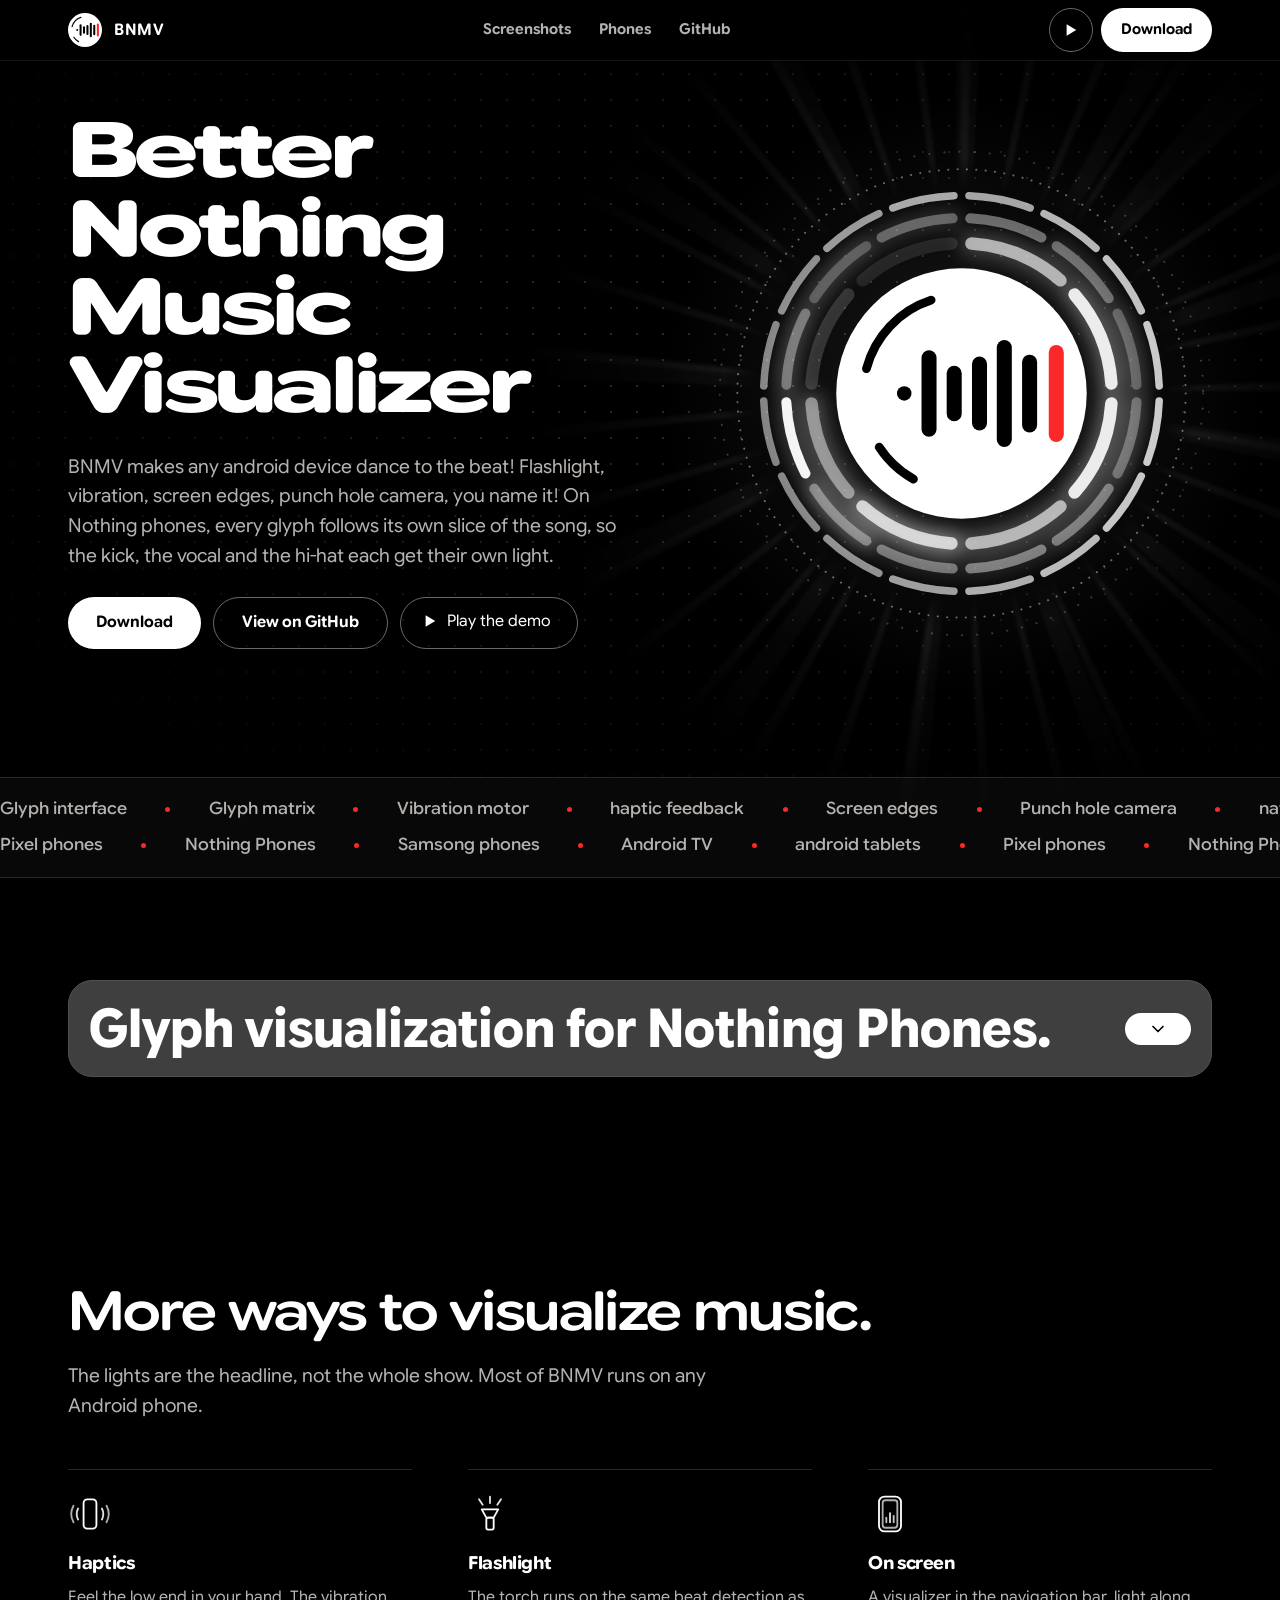
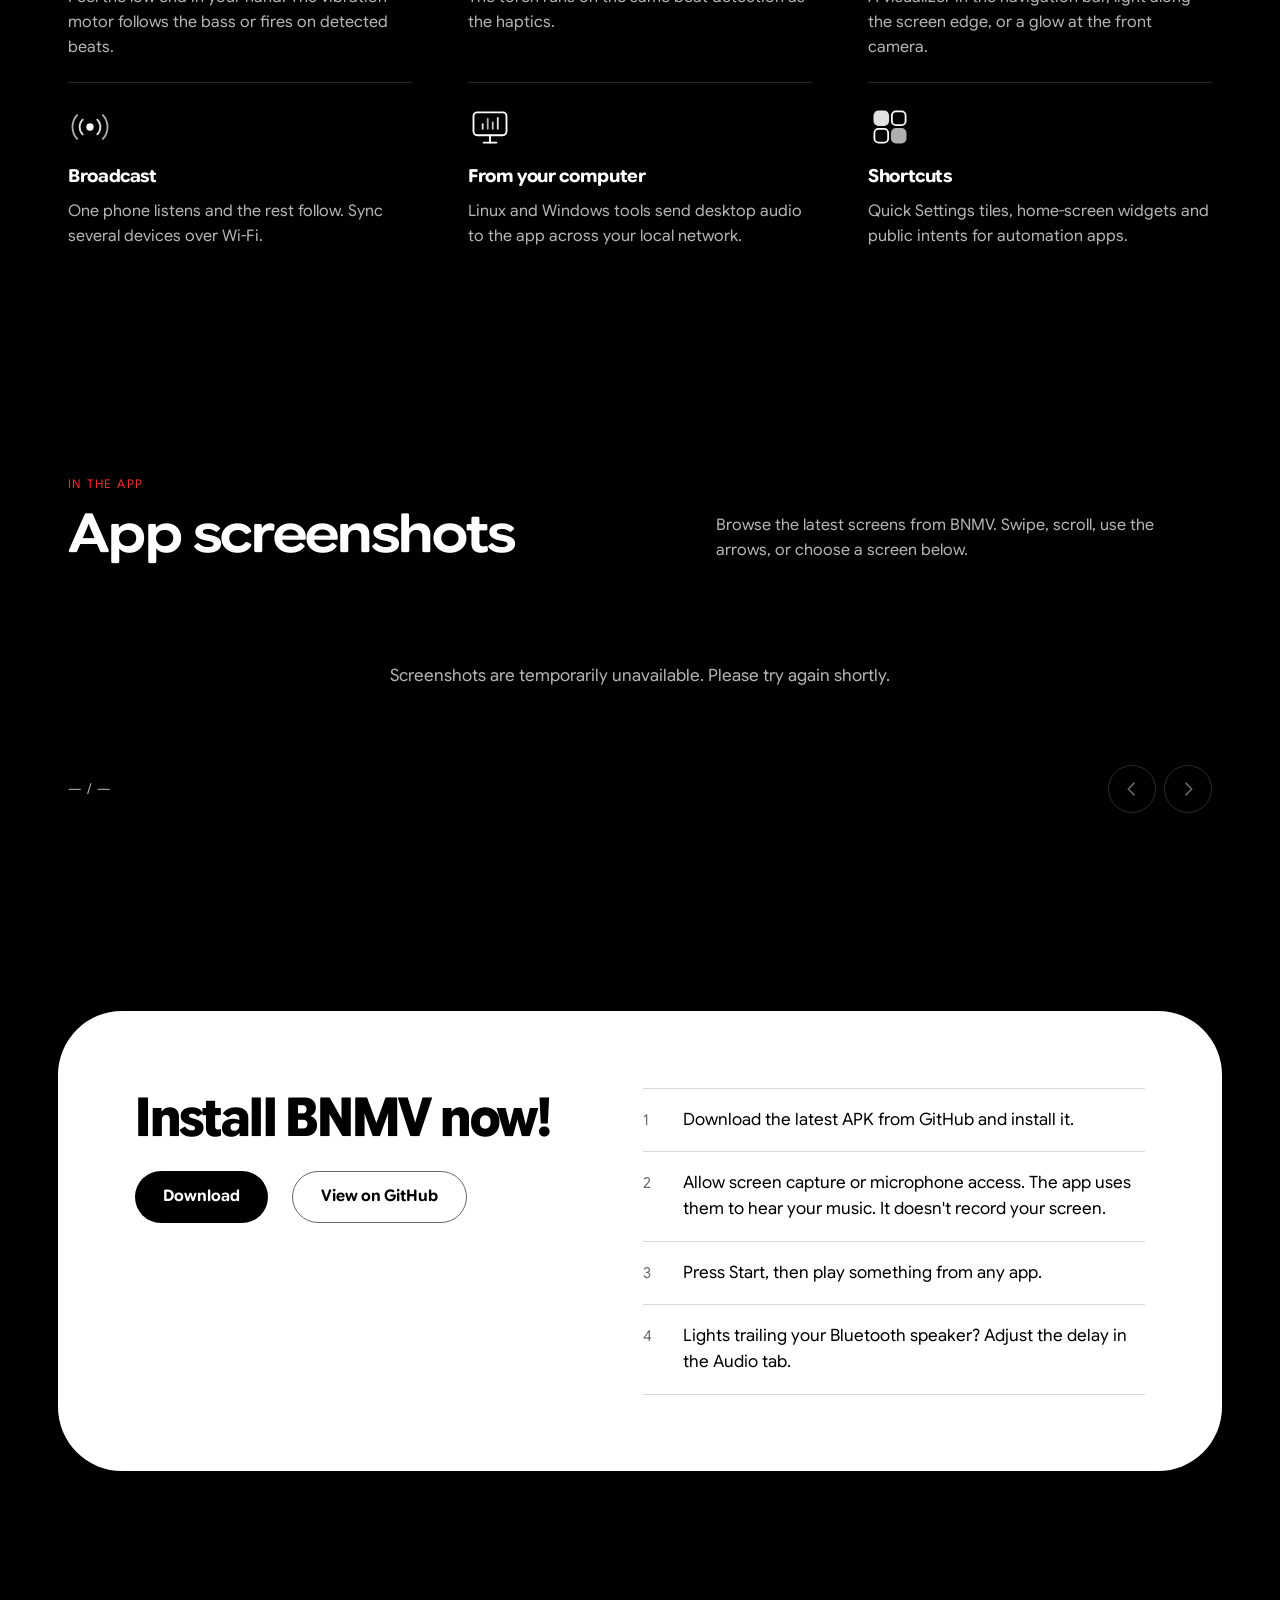
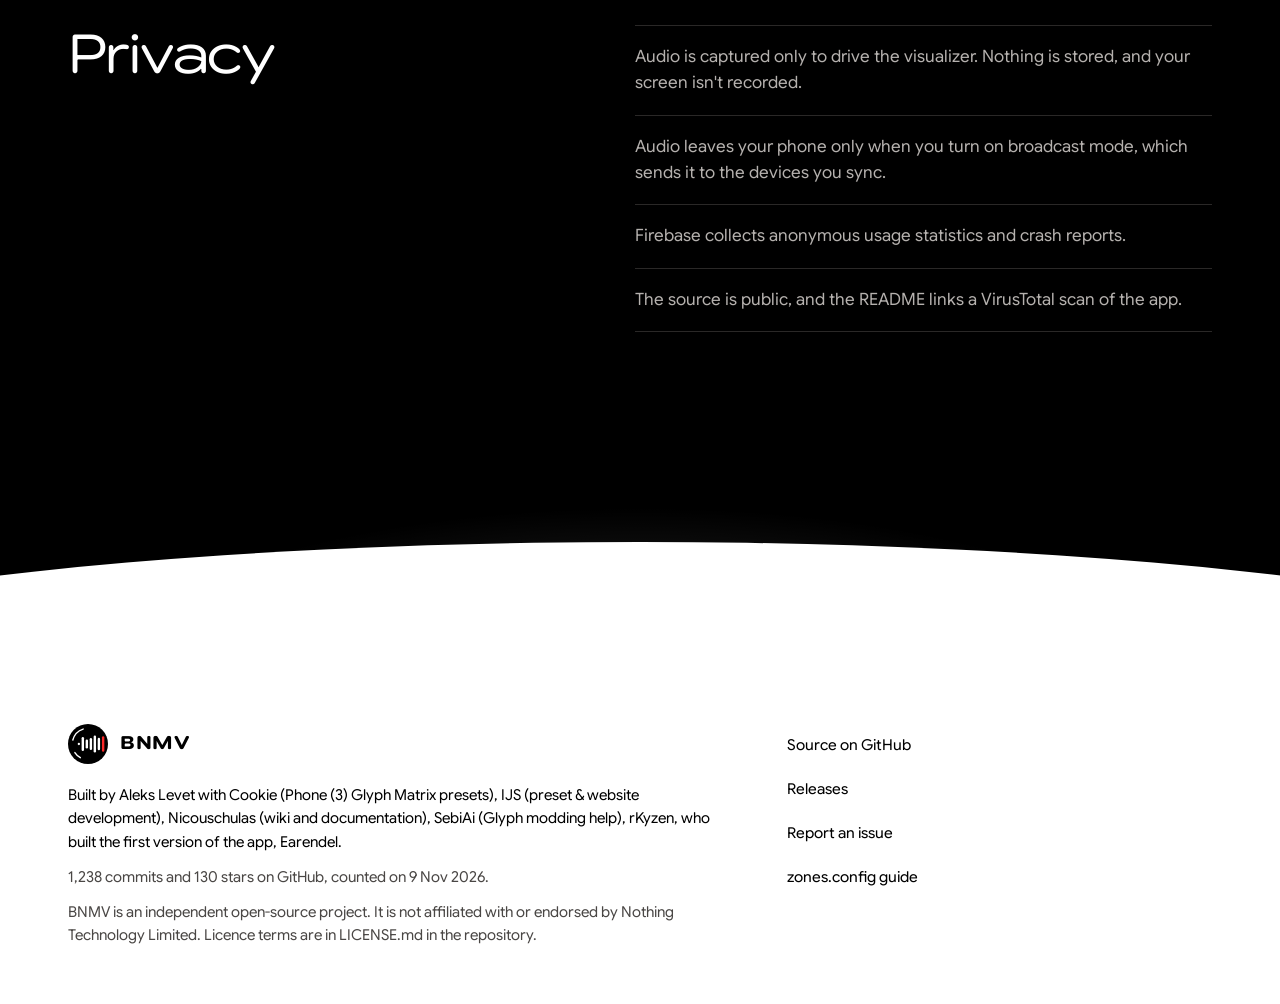
==== commit 0d370ed8: "come on update siteee" ====
--- a/Website/index.html
+++ b/Website/index.html
@@ -61,8 +61,6 @@
 </button>
 </div>
 <div class="bn-in bn-d3" style="display: flex; flex-direction: column; gap: 6px; max-width: 34em">
-<p style="margin: 0; font-size: 15px; color: #B5B1AE">V4.1, released 28 Oct. Free, open source, for Android.</p>
-<p style="margin: 0; font-size: 15px; color: #827E7B">The demo is synthesised in your browser. The ring runs 36 zones from a live FFT, the zone count of a Phone (3a).</p>
 <div data-when="audioBlocked" hidden><p style="margin: 0; font-size: 15px; color: #B5B1AE">Sound is blocked in this view, so the lights are running a silent preview.</p></div>
 </div>
 </div>
--- a/Website/css/site.css
+++ b/Website/css/site.css
@@ -105,9 +105,9 @@
 
 .bn-expandable-card {
   overflow: hidden;
-  border: 1px solid #2A2827;
+  border: 1px solid #505050;
   border-radius: 24px;
-  background: #080808;
+  background: #3f3f3f;
 }
 
 .bn-expandable-trigger {
@@ -129,7 +129,7 @@
 
 .bn-expandable-trigger:hover,
 .bn-expandable-trigger[aria-expanded='true'] {
-  background: #141312;
+  background: #363636;
 }
 
 .bn-expand-indicator {
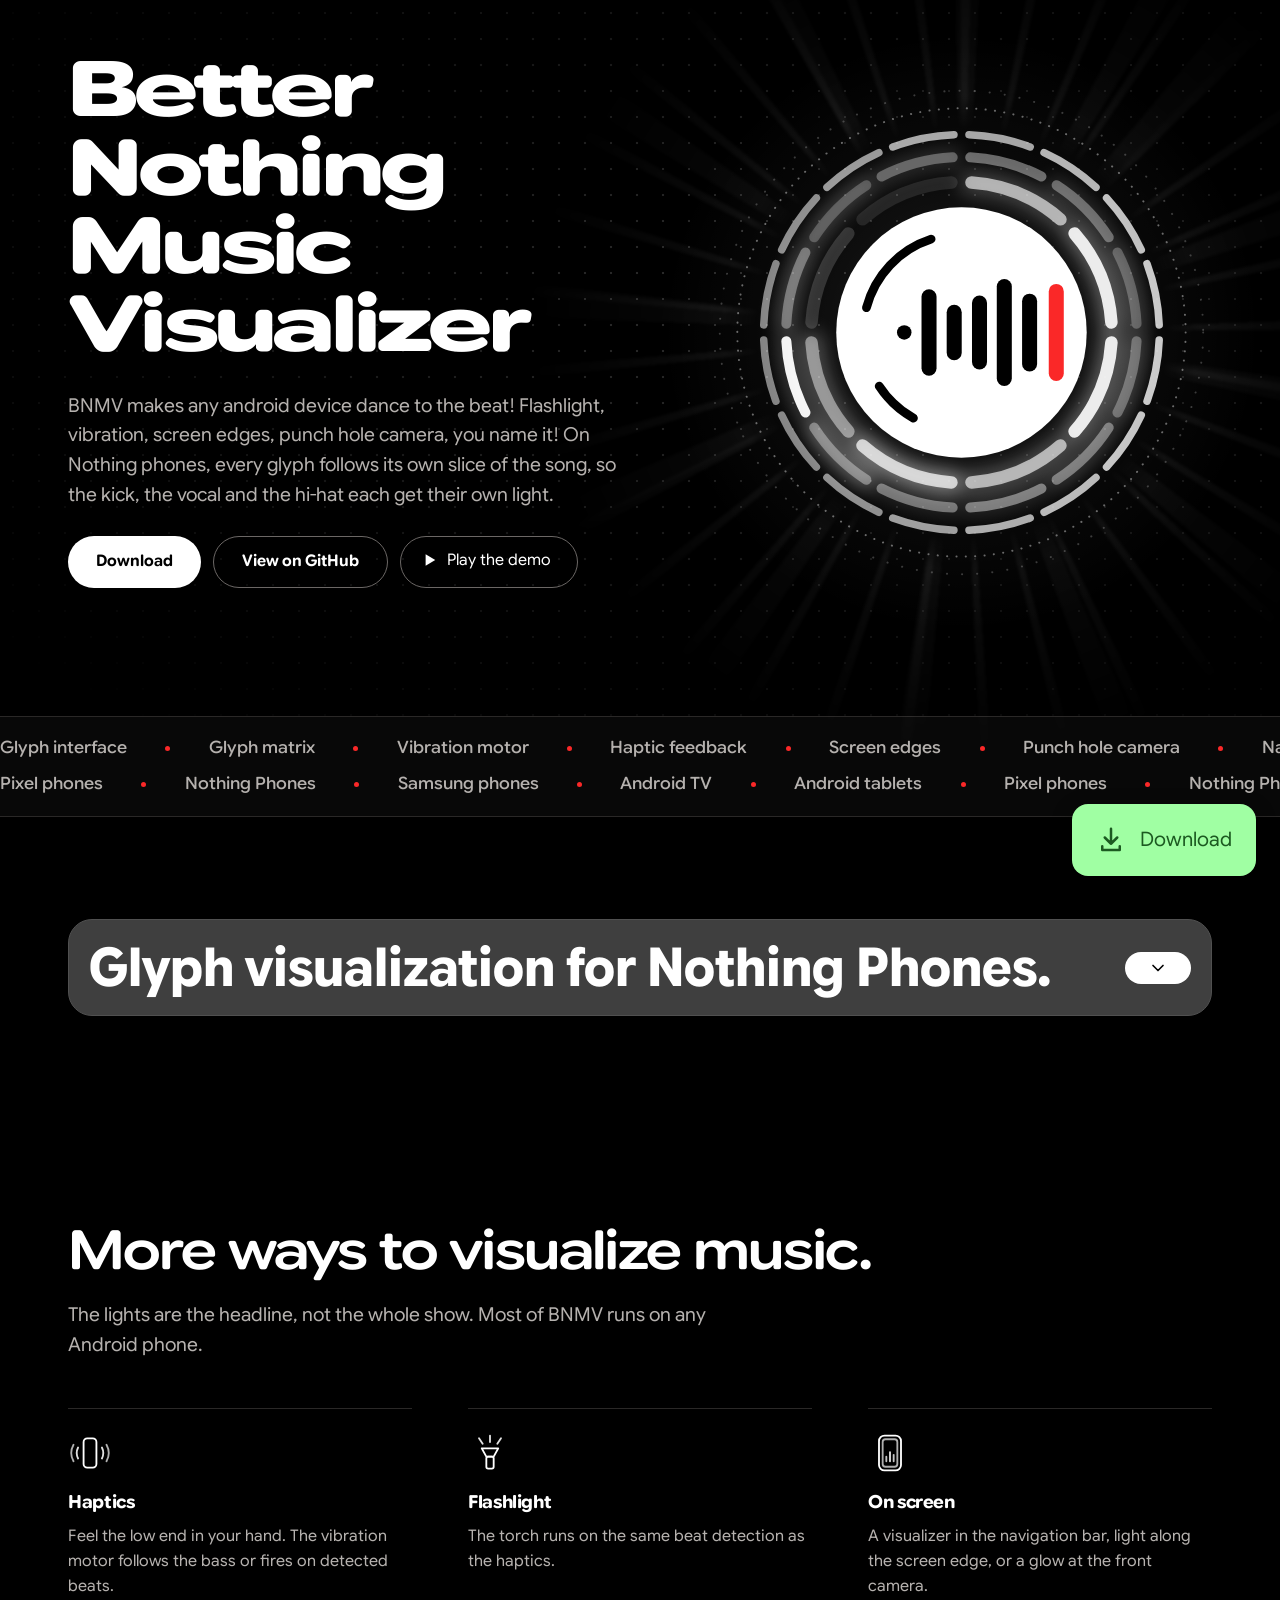
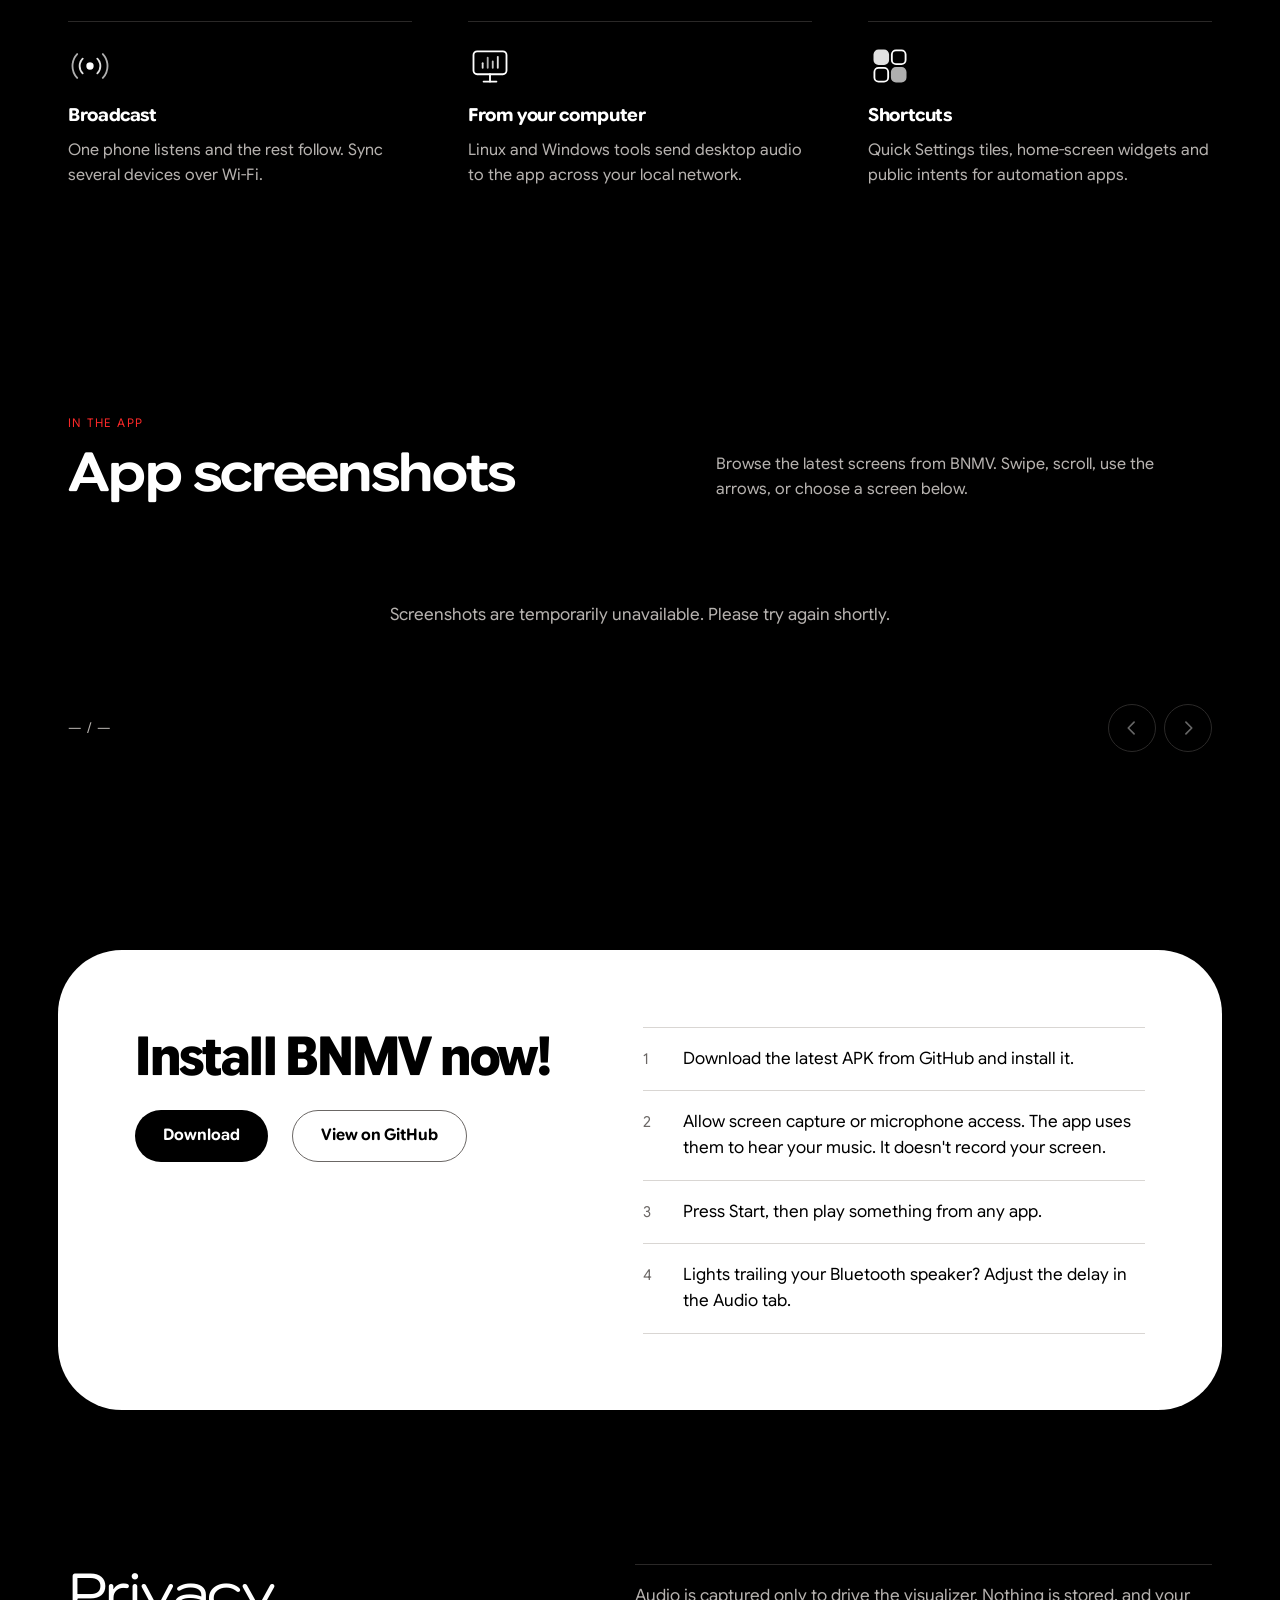
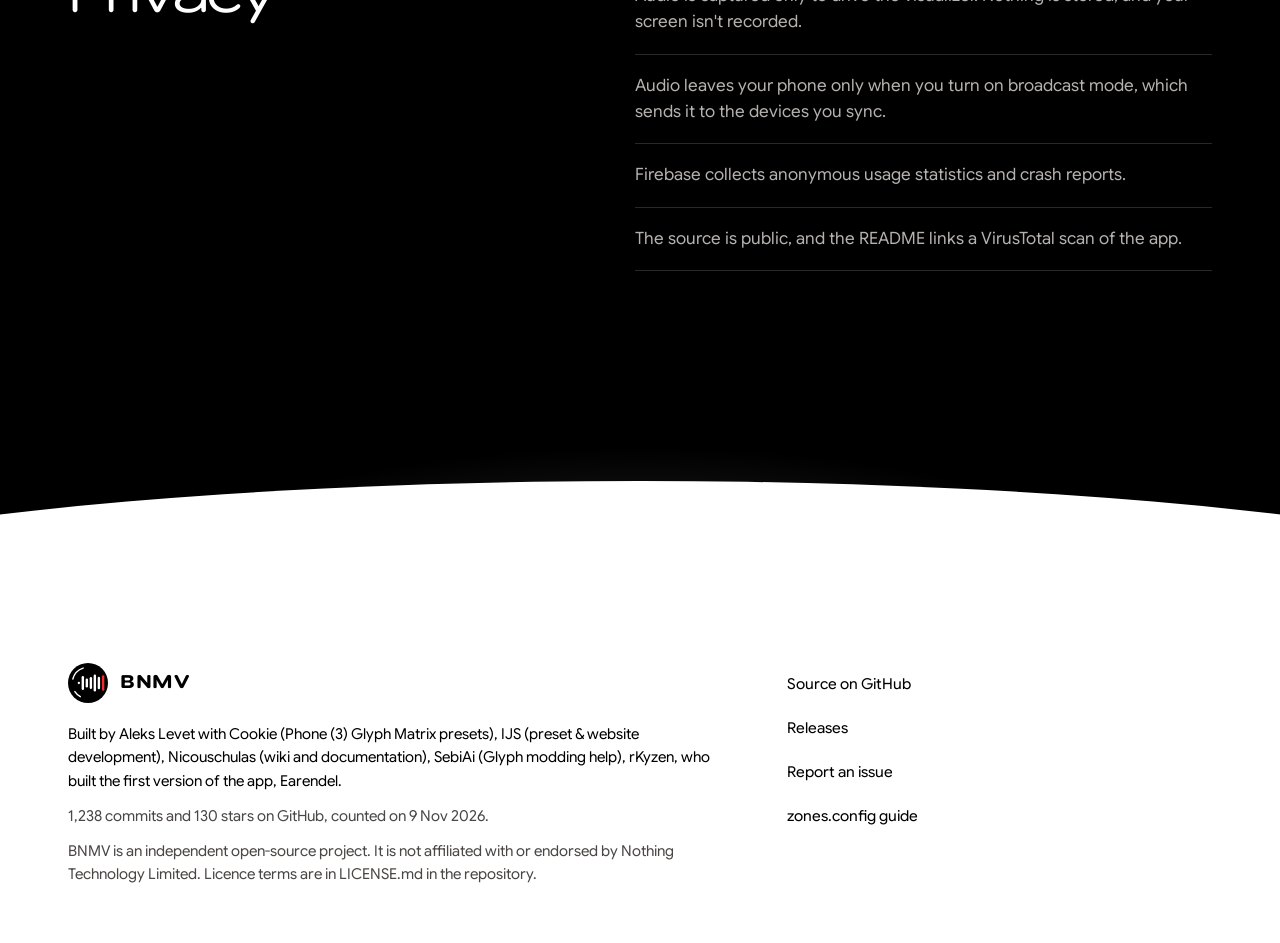
==== commit 715a4333: "site update" ====
--- a/Website/index.html
+++ b/Website/index.html
@@ -11,38 +11,10 @@
 </head>
 <body>
 <div class="bnmv-root" id="top" style="background: #000000; color: #FFFFFF; font-family: 'Google Sans Flex', system-ui, sans-serif; font-size: 17px; line-height: 1.55; overflow-x: clip">
-
-<header class="bn-nav" style="position: sticky; top: 0; z-index: 40; background: rgba(0,0,0,0.6); border-bottom: 1px solid rgba(255,255,255,0.08)">
-<div style="max-width: 1240px; margin: 0 auto; padding: 8px clamp(16px, 5vw, 48px); box-sizing: border-box; display: flex; align-items: center; justify-content: space-between; gap: 12px">
-<a href="#top" aria-label="BNMV, back to top" style="display: flex; align-items: center; gap: 12px; min-height: 44px; text-decoration: none">
-<svg class="bn-eq" viewBox="0 0 200 200" aria-hidden="true" style="width: 34px; height: 34px; display: block; flex: none">
-<circle cx="100" cy="100" r="100" style="fill: #FFFFFF"></circle>
-<path d="M 24.13 80.24 A 78.4 78.4 0 0 1 75.77 25.44" style="fill: none; stroke: #000000; stroke-width: 7; stroke-linecap: round"></path>
-<path d="M 61.63 168.37 A 78.4 78.4 0 0 1 34.32 142.81" style="fill: none; stroke: #000000; stroke-width: 7; stroke-linecap: round"></path>
-<circle cx="54.3" cy="100" r="5.8" style="fill: #000000"></circle>
-<rect x="68.1" y="65.5" width="12" height="69.1" rx="6" style="fill: #000000"></rect>
-<rect x="88.2" y="77.9" width="12" height="44.2" rx="6" style="fill: #000000"></rect>
-<rect x="108.4" y="70.5" width="12" height="59" rx="6" style="fill: #000000"></rect>
-<rect x="128.2" y="57.3" width="12" height="85.4" rx="6" style="fill: #000000"></rect>
-<rect x="148.4" y="69" width="12" height="62.1" rx="6" style="fill: #000000"></rect>
-<rect x="169.7" y="61.2" width="12" height="77.6" rx="6" style="fill: #FA2828"></rect>
-</svg>
-<span style="font-family: 'Google Sans Flex', system-ui, sans-serif; font-weight: 500; font-size: 16px; letter-spacing: 0.04em">BNMV</span>
+<a class="bn-download-fab" href="https://github.com/Aleks-Levet/better-nothing-music-visualizer/releases/latest/download/BNMV.apk" aria-label="Download BNMV APK" title="Download BNMV">
+<svg viewBox="0 0 24 24" aria-hidden="true"><path d="M12 3v12m0 0 5-5m-5 5-5-5M5 17v3h14v-3"></path></svg>
+<span>Download</span>
 </a>
-<nav class="bn-navlinks" aria-label="Sections">
-<a class="bn-quiet" href="#screenshots" style="display: inline-flex; align-items: center; min-height: 44px; padding: 0 12px; font-size: 15px; font-weight: 500">Screenshots</a>
-<a class="bn-quiet" href="#compare" style="display: inline-flex; align-items: center; min-height: 44px; padding: 0 12px; font-size: 15px; font-weight: 500">Phones</a>
-<a class="bn-quiet" href="https://github.com/Aleks-Levet/better-nothing-music-visualizer" style="display: inline-flex; align-items: center; min-height: 44px; padding: 0 12px; font-size: 15px; font-weight: 500">GitHub</a>
-</nav>
-<div style="display: flex; align-items: center; gap: 8px">
-<button class="bn-btn" type="button" data-act="toggle" data-pressed="playing" aria-pressed="false" aria-label="Play or pause the demo" style="width: 44px; height: 44px; padding: 0; border: 1px solid #6B6765; border-radius: 50%; background: transparent; color: #FFFFFF; display: inline-flex; align-items: center; justify-content: center; cursor: pointer">
-<span data-when="paused"><svg viewBox="0 0 16 16" aria-hidden="true" style="width: 14px; height: 14px; fill: currentColor; display: block"><path d="M3 1.5v13l11-6.5z"></path></svg></span>
-<span data-when="playing" hidden><svg viewBox="0 0 16 16" aria-hidden="true" style="width: 14px; height: 14px; fill: currentColor; display: block"><path d="M3 1.5h3.5v13H3zM9.5 1.5H13v13H9.5z"></path></svg></span>
-</button>
-<a class="bn-btn bn-glow" href="https://github.com/Aleks-Levet/better-nothing-music-visualizer/releases/latest/download/BNMV.apk" style="display: inline-flex; align-items: center; min-height: 44px; padding: 0 20px; border-radius: 999px; background: #FFFFFF; color: #000000; font-size: 15px; font-weight: 700; text-decoration: none; white-space: nowrap">Download</a>
-</div>
-</div>
-</header>
 
 <div class="bn-top" style="position: relative">
 <div class="bn-grid" aria-hidden="true"></div>
@@ -50,7 +22,7 @@
 
 <section style="position: relative; max-width: 1240px; margin: 0 auto; padding: clamp(20px, 4vw, 56px) clamp(20px, 5vw, 48px) clamp(56px, 8vw, 112px); box-sizing: border-box; display: flex; flex-wrap: wrap-reverse; align-items: center; gap: clamp(28px, 5vw, 72px)">
 <div style="position: relative; z-index: 1; flex: 1.15 1 440px; min-width: 0; display: flex; flex-direction: column; align-items: flex-start; gap: 26px">
-<h1 class="bn-in" style="margin: 0; font-family: 'Google Sans Flex', system-ui, sans-serif; font-weight: 500; font-size: clamp(40px, 6vw, 84px); line-height: 1.02; letter-spacing: -0.035em; text-wrap: balance">Better Nothing Music Visualizer</h1>
+<h1 class="bn-in" style="margin: 0; font-family: 'Google Sans Flex', system-ui, sans-serif; font-weight: 500; font-size: clamp(40px, 6vw, 84px); line-height: 1.02; letter-spacing: -0.035em; text-wrap: balance">Better<br>Nothing<br>Music<br>Visualizer</h1>
 <p class="bn-in bn-d1" style="margin: 0; max-width: 33em; font-size: clamp(17px, 1.5vw, 20px); line-height: 1.55; color: #B5B1AE">BNMV makes any android device dance to the beat! Flashlight, vibration, screen edges, punch hole camera, you name it! On Nothing phones, every glyph follows its own slice of the song, so the kick, the vocal and the hi-hat each get their own light.</p>
 <div class="bn-in bn-d2" style="display: flex; flex-wrap: wrap; align-items: center; gap: 12px">
 <a class="bn-btn bn-glow" href="https://github.com/Aleks-Levet/better-nothing-music-visualizer/releases/latest/download/BNMV.apk" style="display: inline-flex; align-items: center; justify-content: center; min-height: 52px; padding: 0 28px; border-radius: 999px; background: #FFFFFF; color: #000000; font-size: 16px; font-weight: 700; text-decoration: none">Download</a>
@@ -136,24 +108,24 @@
 </div>
 
 <section class="bn-marquee" aria-label="Visualization features and supported devices">
-<p class="bn-marquee-sr">Visualization features: Glyph interface, Glyph matrix, Vibration motor, haptic feedback, Screen edges, Punch hole camera, navigation bar, Flashlight. Supported devices: Pixel phones, Nothing Phones, Samsong phones, Android TV, android tablets.</p>
+<p class="bn-marquee-sr">Visualization features: Glyph interface, Glyph matrix, Vibration motor, Haptic feedback, Screen edges, Punch hole camera, Navigation bar, Flashlight. Supported devices: Pixel phones, Nothing Phones, Samsung phones, Android TV, Android tablets.</p>
 <div class="bn-marquee-row" aria-hidden="true">
 <div class="bn-marquee-track">
 <div class="bn-marquee-group">
-<span>Glyph interface</span><span>Glyph matrix</span><span>Vibration motor</span><span>haptic feedback</span><span>Screen edges</span><span>Punch hole camera</span><span>navigation bar</span><span>Flashlight</span>
+<span>Glyph interface</span><span>Glyph matrix</span><span>Vibration motor</span><span>Haptic feedback</span><span>Screen edges</span><span>Punch hole camera</span><span>Navigation bar</span><span>Flashlight</span>
 </div>
 <div class="bn-marquee-group">
-<span>Glyph interface</span><span>Glyph matrix</span><span>Vibration motor</span><span>haptic feedback</span><span>Screen edges</span><span>Punch hole camera</span><span>navigation bar</span><span>Flashlight</span>
+<span>Glyph interface</span><span>Glyph matrix</span><span>Vibration motor</span><span>Haptic feedback</span><span>Screen edges</span><span>Punch hole camera</span><span>Navigation bar</span><span>Flashlight</span>
 </div>
 </div>
 </div>
 <div class="bn-marquee-row" aria-hidden="true">
 <div class="bn-marquee-track bn-marquee-track-reverse">
 <div class="bn-marquee-group">
-<span>Pixel phones</span><span>Nothing Phones</span><span>Samsong phones</span><span>Android TV</span><span>android tablets</span>
+<span>Pixel phones</span><span>Nothing Phones</span><span>Samsung phones</span><span>Android TV</span><span>Android tablets</span>
 </div>
 <div class="bn-marquee-group">
-<span>Pixel phones</span><span>Nothing Phones</span><span>Samsong phones</span><span>Android TV</span><span>android tablets</span>
+<span>Pixel phones</span><span>Nothing Phones</span><span>Samsung phones</span><span>Android TV</span><span>Android tablets</span>
 </div>
 </div>
 </div>
@@ -414,7 +386,7 @@
 </details>
 </section>
 
-<section id="screenshots" class="bn-screenshots" data-github-owner="Aleks-Levet" data-github-repo="better-nothing-music-visualizer" data-github-ref="main" data-github-path="Docs/Screenshots" aria-labelledby="screenshots-title">
+<section id="screenshots" class="bn-screenshots" data-github-owner="Aleks-Levet" data-github-repo="better-nothing-music-visualizer" data-github-ref="main" data-github-path="Website/assets/screenshots" aria-labelledby="screenshots-title">
 <div class="bn-screenshots-heading">
 <div>
 <p class="bn-screenshots-kicker">IN THE APP</p>
--- a/Website/css/site.css
+++ b/Website/css/site.css
@@ -397,10 +397,11 @@
 html{background:#100000}
 body{margin:0;background:#ff0000;overflow-x:hidden}
 [hidden]{display:none !important}
-.bnmv-root .bn-nav{-webkit-backdrop-filter:blur(16px) saturate(140%);backdrop-filter:blur(16px) saturate(140%)}
-.bnmv-root .bn-navlinks{display:flex;align-items:center;gap:4px}
-@media (max-width:820px){.bnmv-root .bn-navlinks{display:none}}
-.bnmv-root section[id]{scroll-margin-top:76px}
+.bn-download-fab{position:fixed;right:max(24px,env(safe-area-inset-right));bottom:max(24px,env(safe-area-inset-bottom));z-index:50;display:flex;height:56px;align-items:center;justify-content:center;gap:12px;padding:0 18px;border-radius:16px;background:#A0FFA3;color:#1C5A21;font-family:inherit;font-size:16px;font-weight:700;line-height:1;text-decoration:none;white-space:nowrap;box-shadow:0 6px 20px rgba(0,0,0,.4);transition:transform .15s ease,box-shadow .15s ease}
+.bn-download-fab:hover{color:#1C5A21;transform:translateY(-2px);box-shadow:0 10px 28px rgba(0,0,0,.5)}
+.bn-download-fab:active{transform:scale(.96)}
+.bn-download-fab svg{width:24px;height:24px;flex:none;fill:none;stroke:currentColor;stroke-width:2;stroke-linecap:round;stroke-linejoin:round}
+@media (min-width: 700px){.bn-download-fab{height:72px;gap:14px;padding:0 24px;font-size:20px}.bn-download-fab svg{width:30px;height:30px}}
 .bnmv-root .bn-rays{-webkit-mask-image:radial-gradient(circle closest-side,transparent 0,transparent 46%,#000 54%,transparent 100%);mask-image:radial-gradient(circle closest-side,transparent 0,transparent 46%,#000 54%,transparent 100%);filter:blur(1.5px)}
 .bnmv-root .bn-face{backface-visibility:hidden;-webkit-backface-visibility:hidden;overflow:hidden}
 .bnmv-root .bn-flip{transform:rotateY(180deg)}
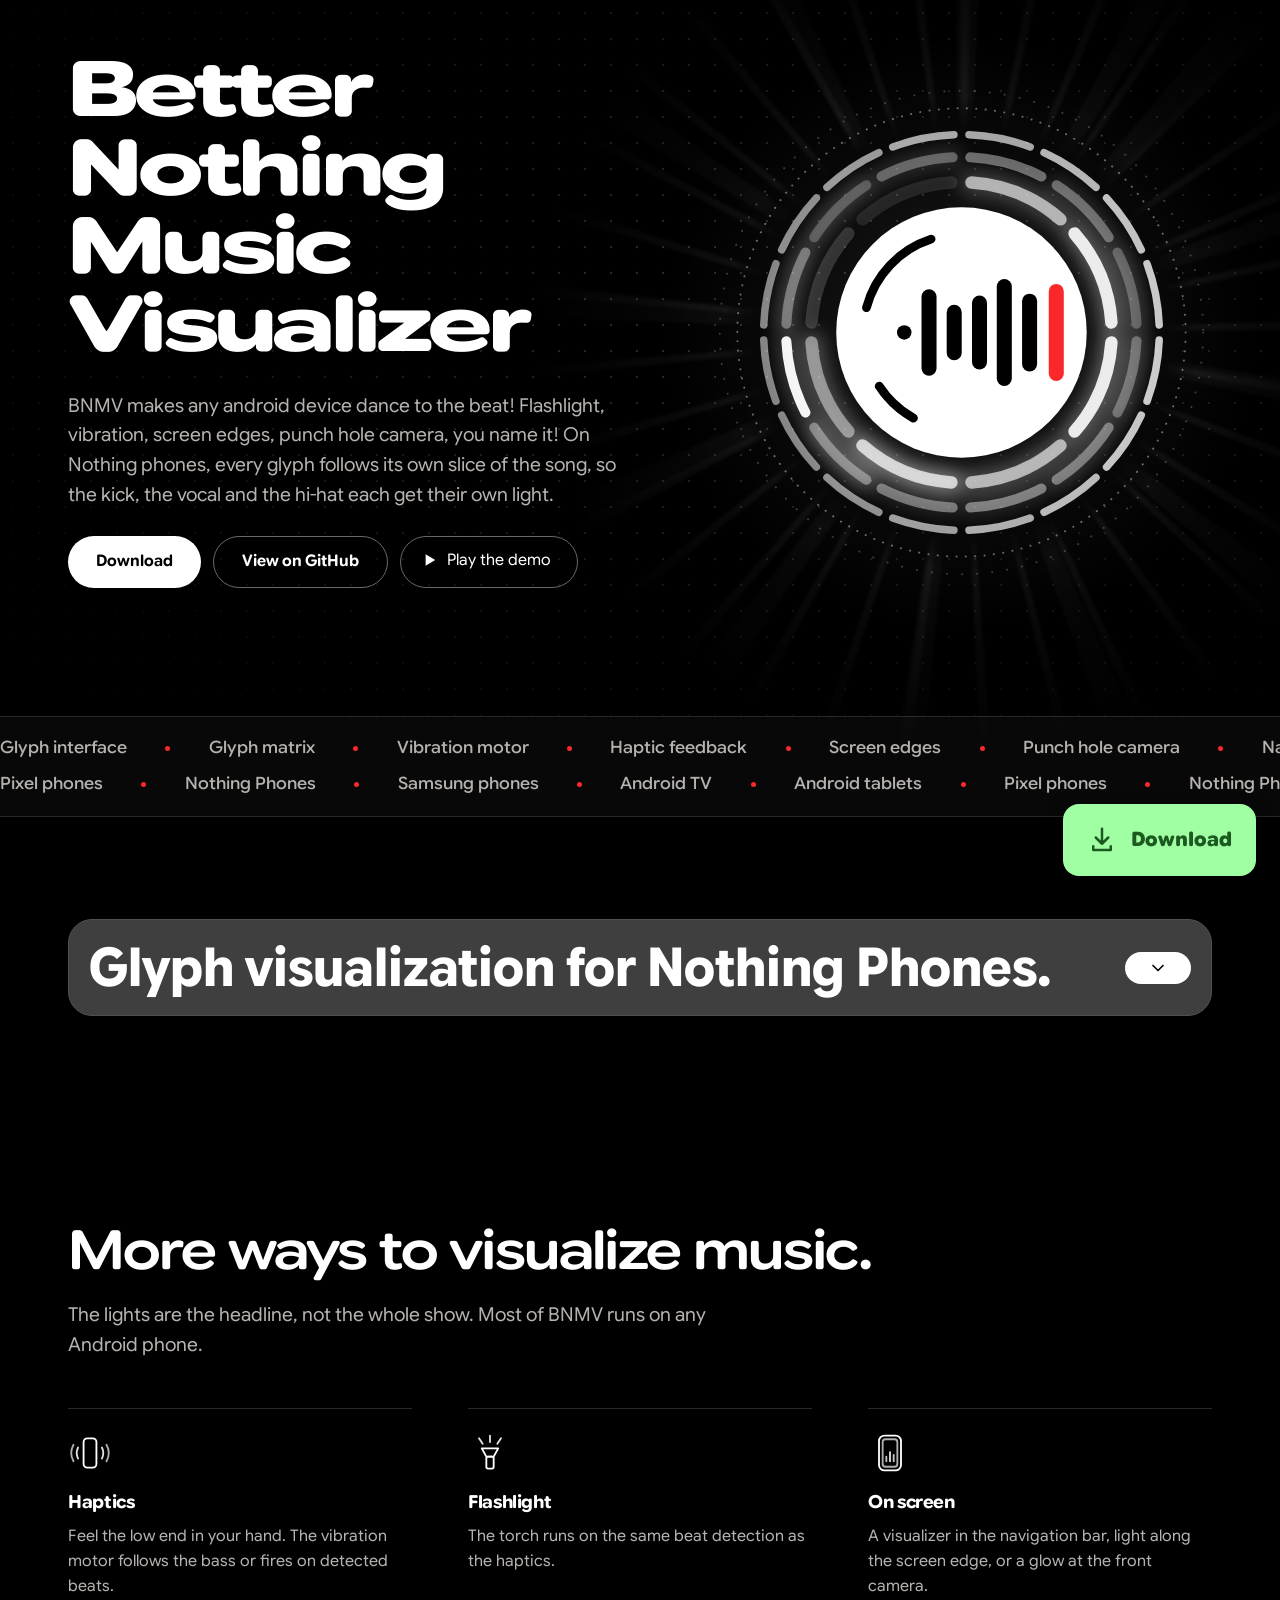
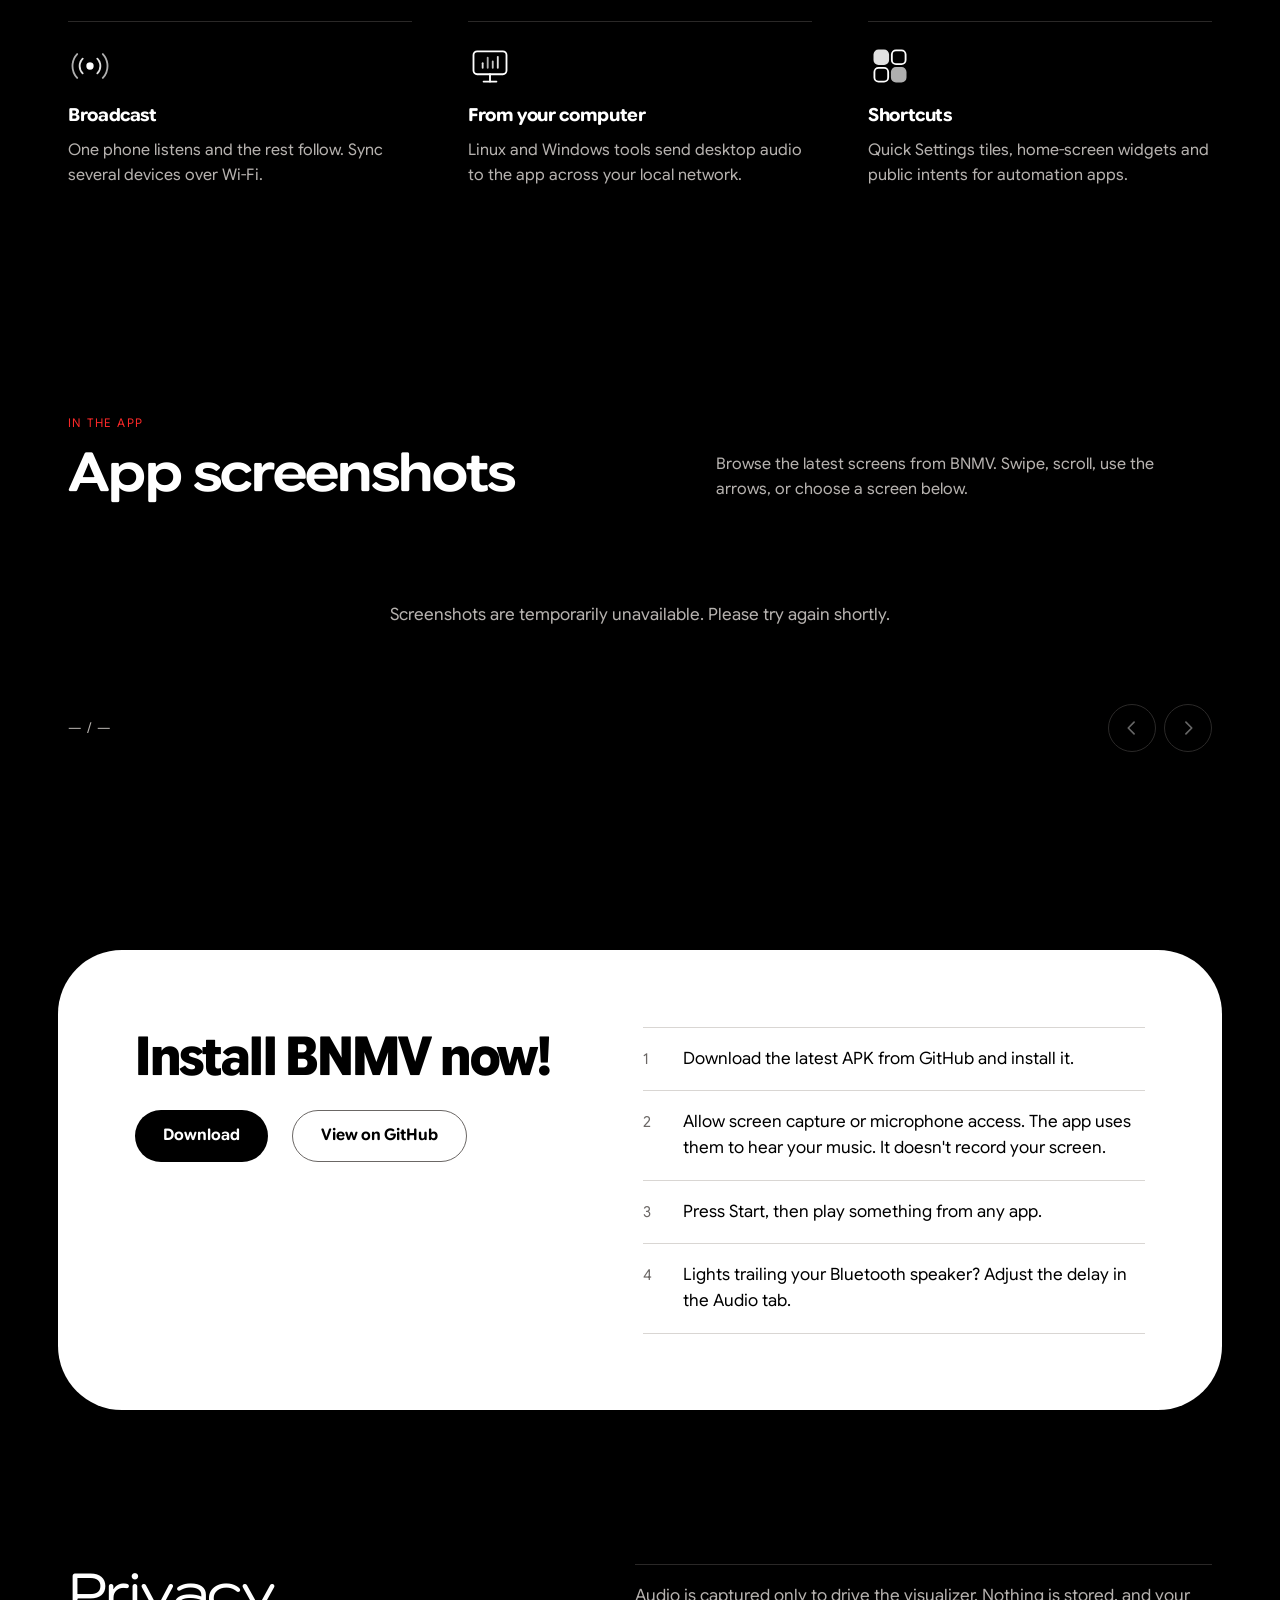
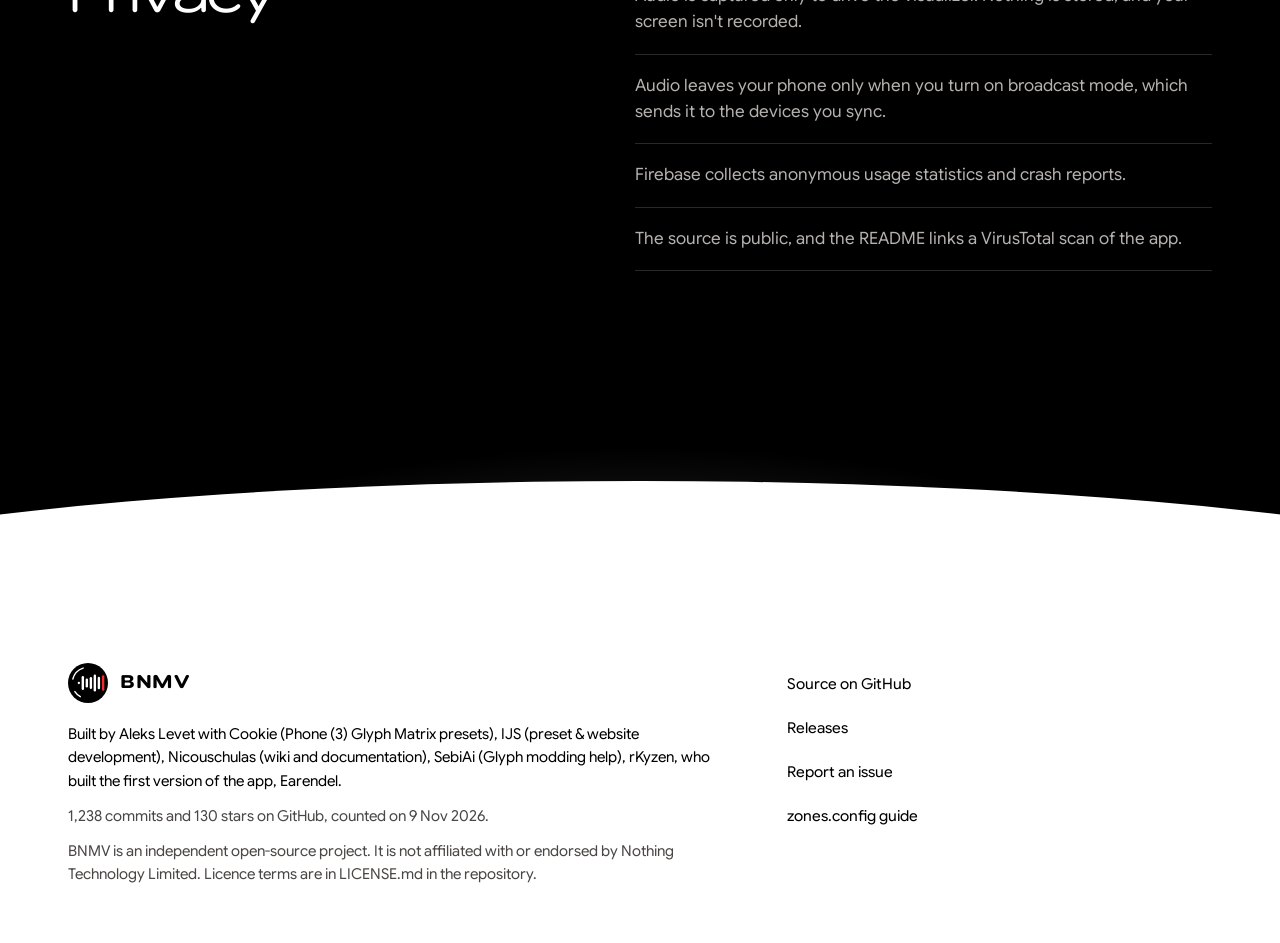
==== commit 67893b81: "site update again" ====
--- a/Website/index.html
+++ b/Website/index.html
@@ -7,6 +7,7 @@
 <meta name="description" content="BNMV is the open-source music visualizer for the Glyph Interface on Nothing Phones.">
 <meta name="theme-color" content="#000000">
 <link rel="icon" href="data:image/svg+xml,%3Csvg xmlns='http://www.w3.org/2000/svg' viewBox='0 0 200 200'%3E%3Ccircle cx='100' cy='100' r='100' fill='%23fff'/%3E%3Cg fill='%23000'%3E%3Ccircle cx='54.3' cy='100' r='5.8'/%3E%3Crect x='68.1' y='65.5' width='12' height='69.1' rx='6'/%3E%3Crect x='88.2' y='77.9' width='12' height='44.2' rx='6'/%3E%3Crect x='108.4' y='70.5' width='12' height='59' rx='6'/%3E%3Crect x='128.2' y='57.3' width='12' height='85.4' rx='6'/%3E%3Crect x='148.4' y='69' width='12' height='62.1' rx='6'/%3E%3C/g%3E%3Crect x='169.7' y='61.2' width='12' height='77.6' rx='6' fill='%23FA2828'/%3E%3C/svg%3E">
+<link rel="preload" href="assets/fonts/google_sans_flex.woff2" as="font" type="font/woff2" crossorigin>
 <link rel="stylesheet" href="css/site.css">
 </head>
 <body>
--- a/Website/css/site.css
+++ b/Website/css/site.css
@@ -1,9 +1,9 @@
 @font-face {
   font-family: 'Google Sans Flex';
-  src: url('../assets/fonts/google_sans_flex.ttf') format('truetype');
+  src: url('../assets/fonts/google_sans_flex.woff2') format('woff2');
   font-style: normal;
   font-weight: 100 1000;
-  font-display: swap;
+  font-display: block;
 }
 
 .bnmv-root {
@@ -397,7 +397,7 @@
 html{background:#100000}
 body{margin:0;background:#ff0000;overflow-x:hidden}
 [hidden]{display:none !important}
-.bn-download-fab{position:fixed;right:max(24px,env(safe-area-inset-right));bottom:max(24px,env(safe-area-inset-bottom));z-index:50;display:flex;height:56px;align-items:center;justify-content:center;gap:12px;padding:0 18px;border-radius:16px;background:#A0FFA3;color:#1C5A21;font-family:inherit;font-size:16px;font-weight:700;line-height:1;text-decoration:none;white-space:nowrap;box-shadow:0 6px 20px rgba(0,0,0,.4);transition:transform .15s ease,box-shadow .15s ease}
+.bn-download-fab{position:fixed;right:max(24px,env(safe-area-inset-right));bottom:max(24px,env(safe-area-inset-bottom));z-index:50;display:flex;height:56px;align-items:center;justify-content:center;gap:12px;padding:0 18px;border-radius:16px;background:#A0FFA3;color:#1C5A21;font-family:inherit;font-size:16px;font-weight:850;font-variation-settings:'opsz' 18,'wdth' 96,'wght' 850,'GRAD' 24,'ROND' 82;line-height:1;text-decoration:none;white-space:nowrap;box-shadow:0 6px 20px rgba(0,0,0,.4);transition:transform .15s ease,box-shadow .15s ease}
 .bn-download-fab:hover{color:#1C5A21;transform:translateY(-2px);box-shadow:0 10px 28px rgba(0,0,0,.5)}
 .bn-download-fab:active{transform:scale(.96)}
 .bn-download-fab svg{width:24px;height:24px;flex:none;fill:none;stroke:currentColor;stroke-width:2;stroke-linecap:round;stroke-linejoin:round}
